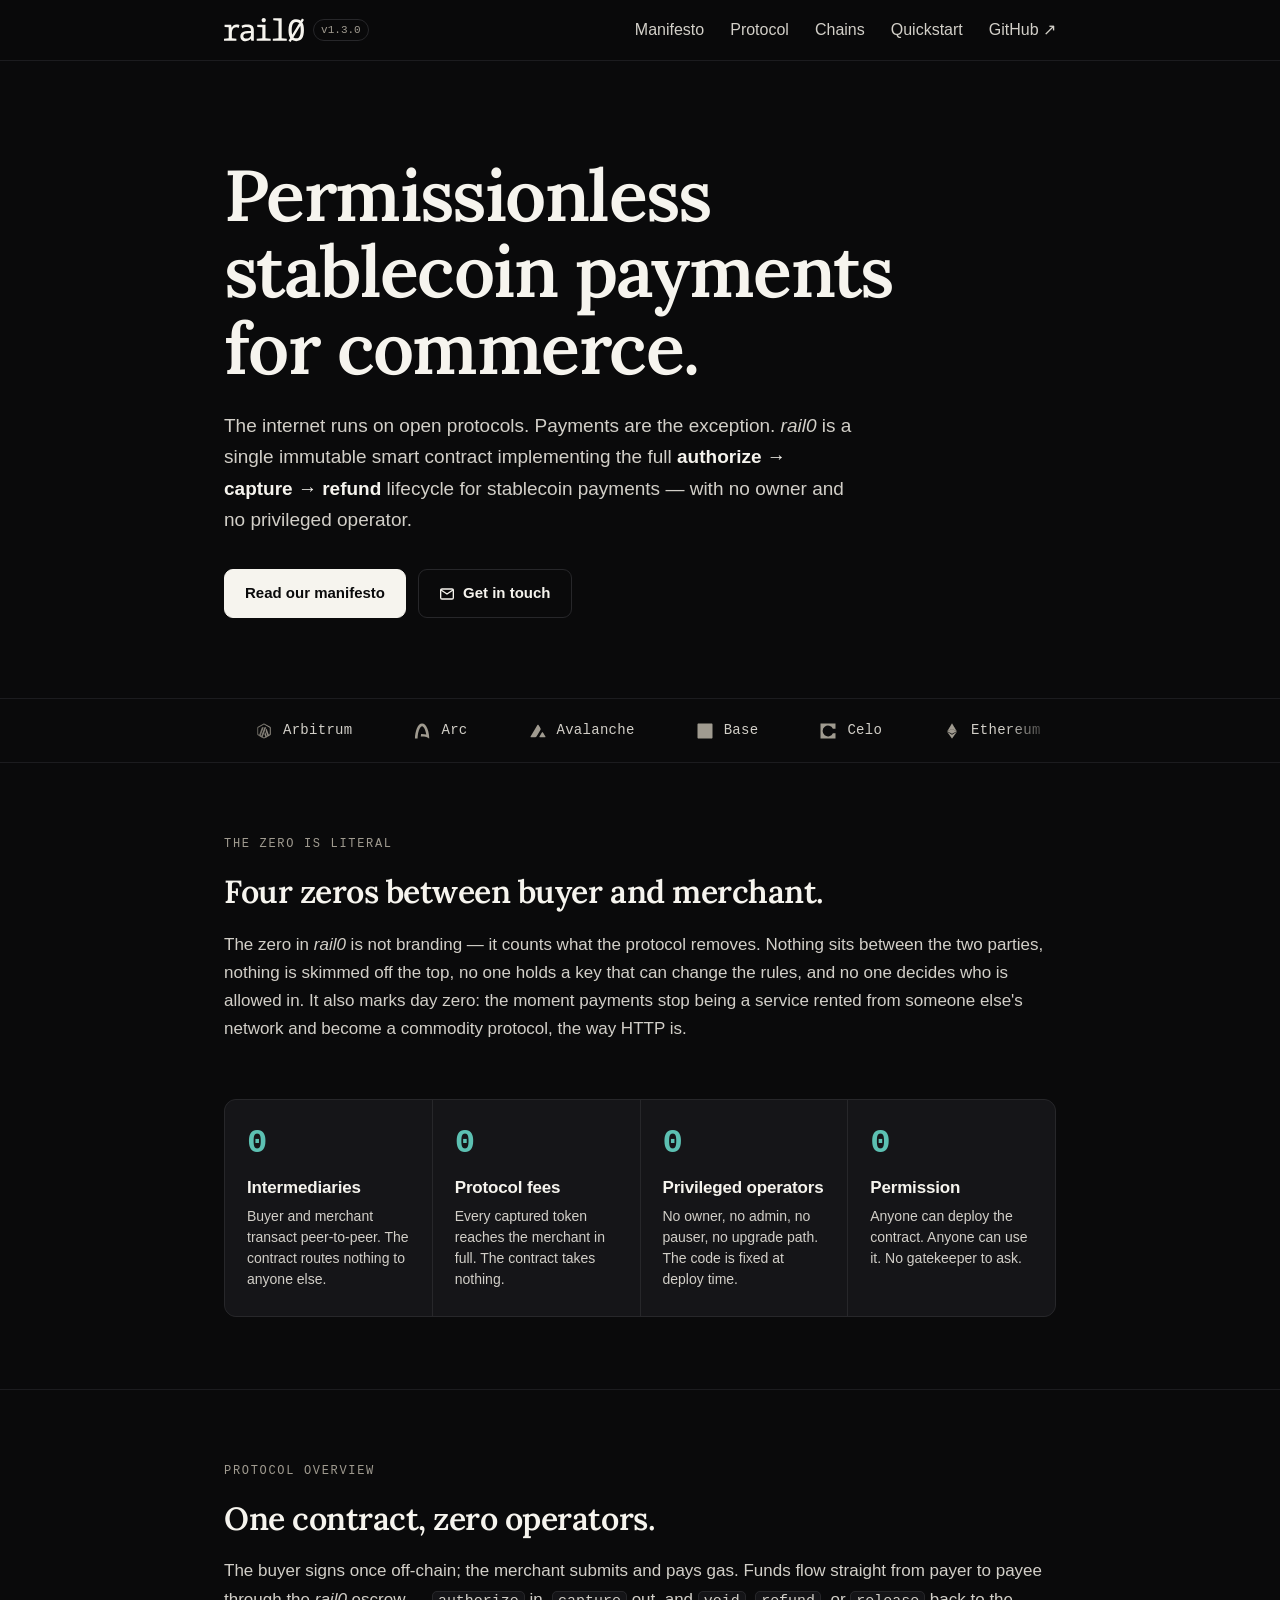
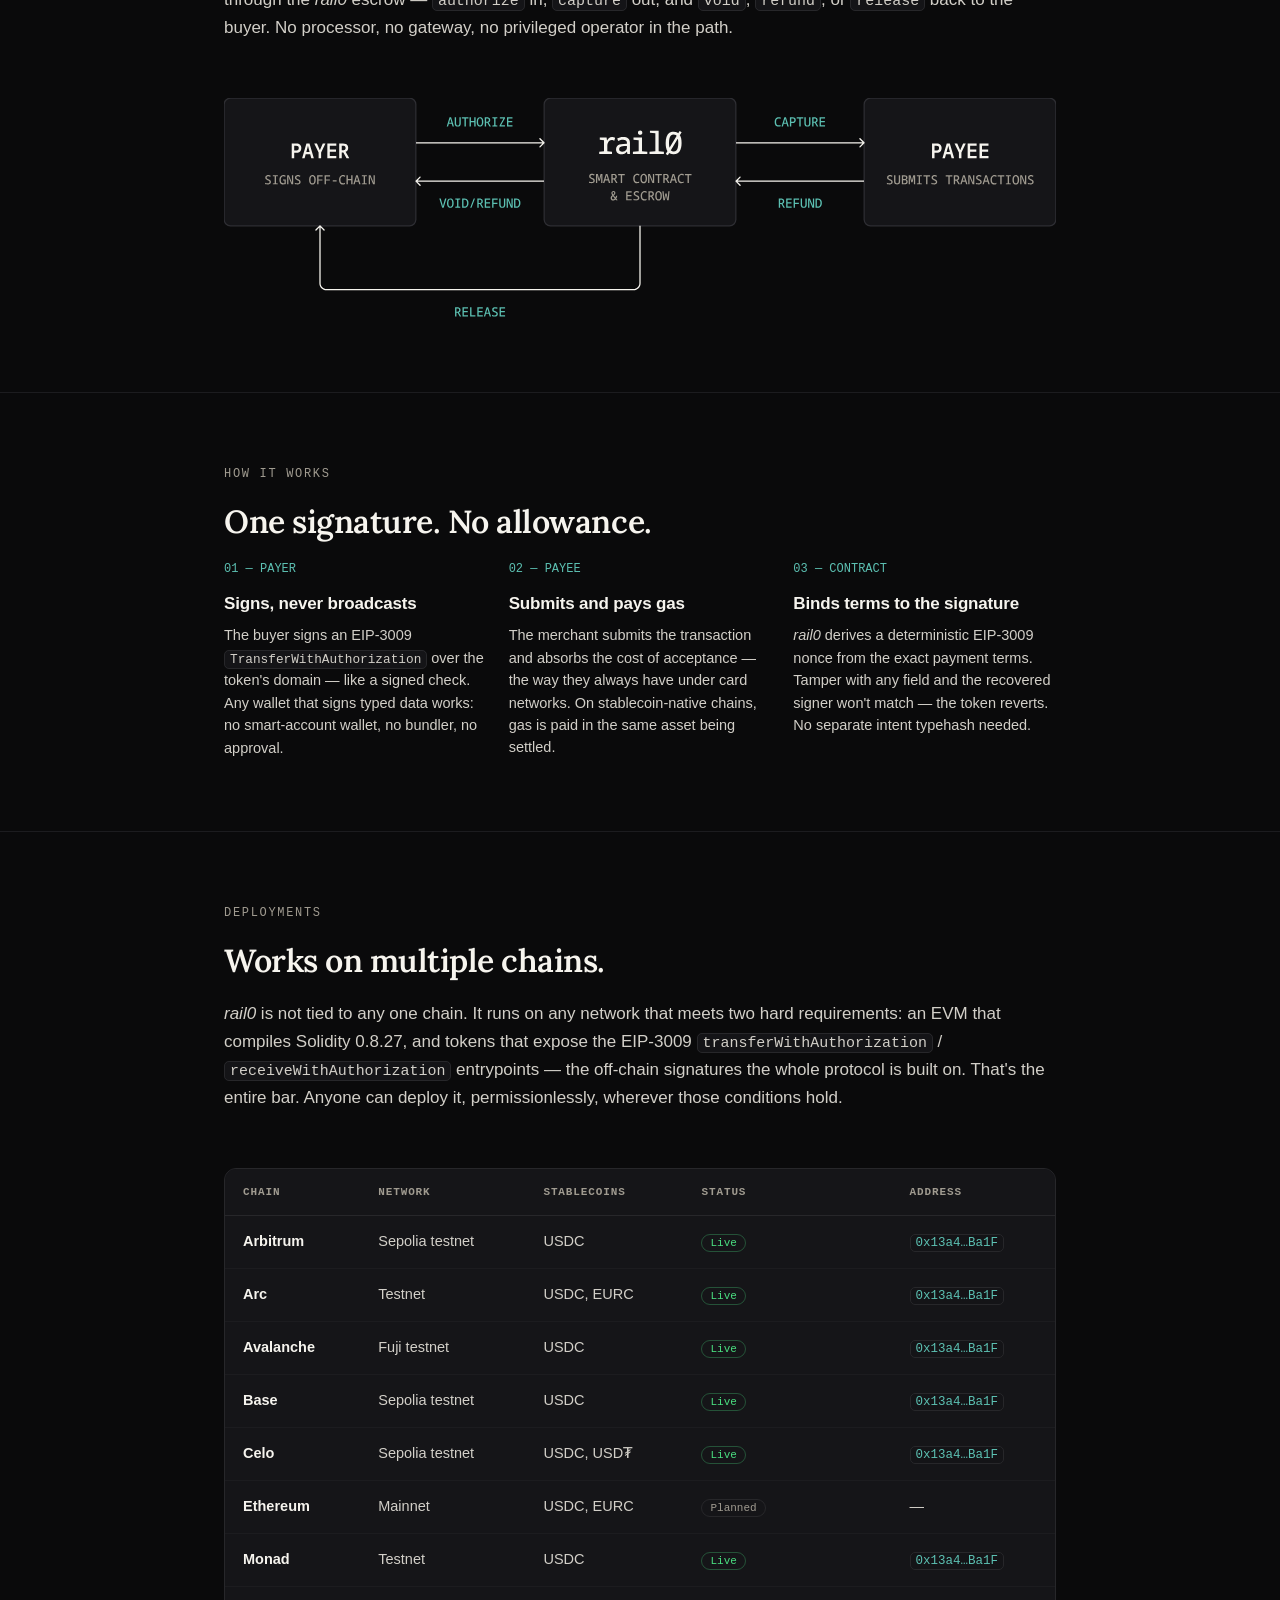
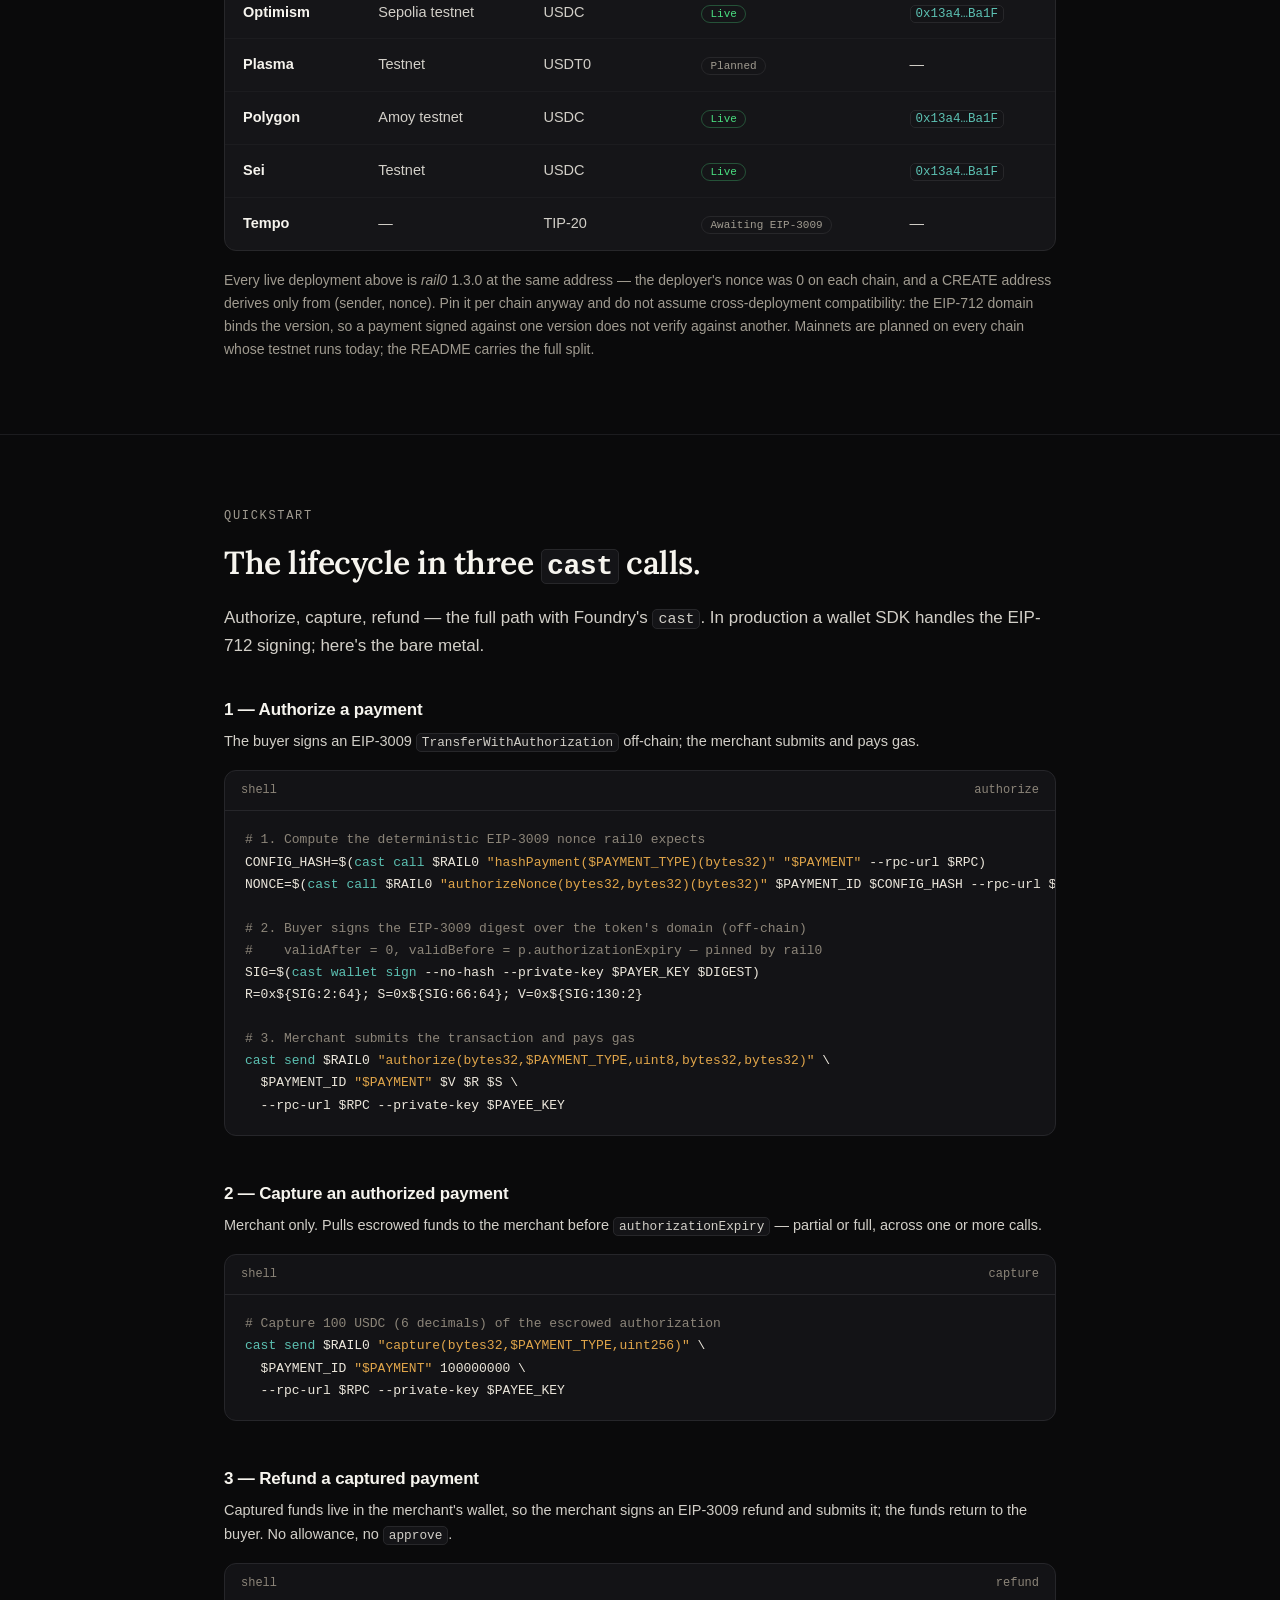
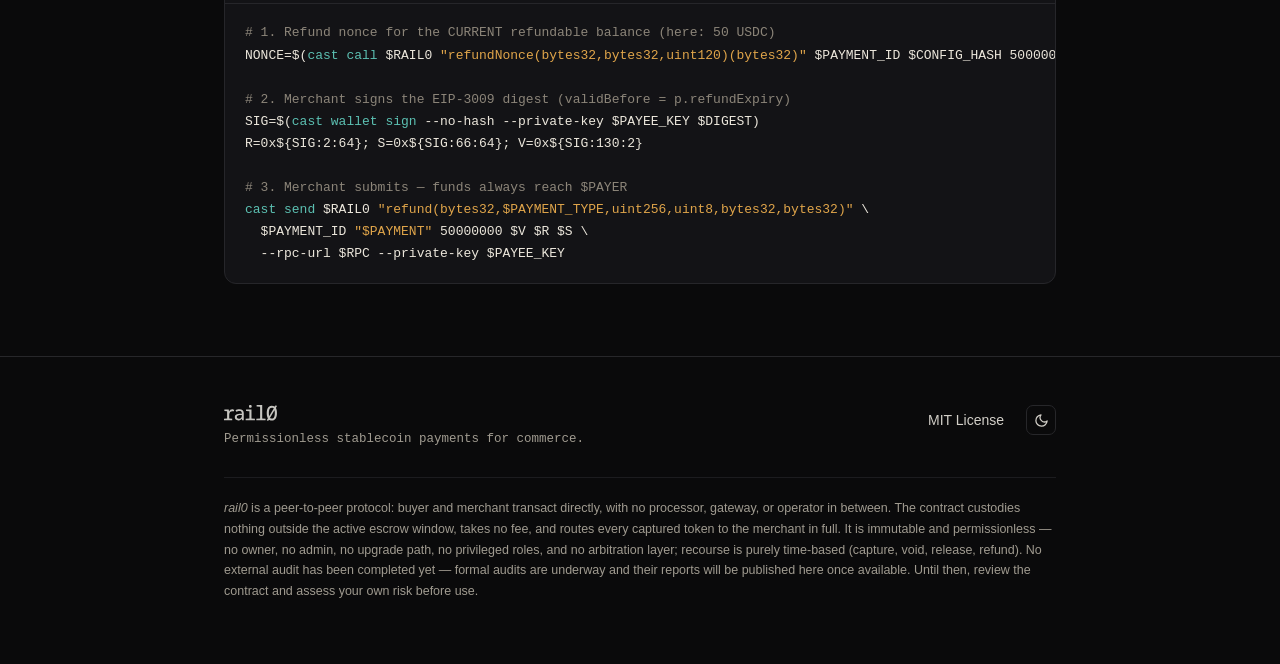
==== docs/index.html @ 5eab57dd "docs: Sei Testnet is live Deployed 2026-08-28 at the shared address, tx 0xf811775d…66629a40, block 2" ====
<!DOCTYPE html>
<html lang="en">
<head>
  <meta charset="UTF-8" />
  <meta name="viewport" content="width=device-width, initial-scale=1.0" />
  <!-- Resolve the theme before first paint to avoid a flash: a saved choice if
       there is one, otherwise the OS preference. Setting data-theme for everyone
       lets the theme-specific artwork (protocol diagram) swap in via CSS. -->
  <script>
    (function () {
      try {
        var t = localStorage.getItem("rail0-theme");
        if (t !== "light" && t !== "dark") {
          t = "dark"; // dark by default; OS preference no longer overrides
        }
        document.documentElement.dataset.theme = t;
      } catch (e) {}
    })();
  </script>
  <title>rail0 — Permissionless stablecoin payments for commerce</title>
  <meta name="description" content="rail0 is a single immutable smart contract implementing the authorize → capture → refund lifecycle for stablecoin payments. No owner, no admin, no fees, no privileged operator." />
  <link rel="canonical" href="https://rail0.xyz/" />

  <!-- Open Graph / social -->
  <meta property="og:type" content="website" />
  <meta property="og:url" content="https://rail0.xyz/" />
  <meta property="og:title" content="rail0 — Permissionless stablecoin payments for commerce" />
  <meta property="og:description" content="The full authorize → capture → refund lifecycle for stablecoin payments in one immutable contract. Zero intermediaries, zero fees, zero privileged operators, zero permission." />
  <meta property="og:image" content="https://rail0.xyz/assets/og.png" />
  <meta property="og:image:width" content="1200" />
  <meta property="og:image:height" content="630" />
  <meta property="og:image:alt" content="rail0 — the payer → escrow → payee stablecoin payment flow" />
  <meta name="twitter:card" content="summary_large_image" />
  <meta name="twitter:image" content="https://rail0.xyz/assets/og.png" />

  <link rel="icon" href="favicon.ico" sizes="any" />
  <link rel="icon" type="image/png" href="assets/favicon.png?v=2" />
  <link rel="apple-touch-icon" href="assets/favicon.png?v=2" />
  <link rel="preconnect" href="https://fonts.googleapis.com" />
  <link rel="preconnect" href="https://fonts.gstatic.com" crossorigin />
  <link rel="stylesheet" href="https://fonts.googleapis.com/css2?family=Lora:wght@500;600&display=swap" />
  <link rel="stylesheet" href="styles.css?v=9" />
</head>
<body>

  <header class="nav">
    <div class="wrap">
      <div class="brandmark">
        <a class="brandmark-home" href="#" aria-label="rail0 home">
          <img class="only-light" src="assets/rail0_black.svg" alt="rail0" />
          <img class="only-dark" src="assets/rail0_white.svg" alt="rail0" />
        </a>
        <a class="v" href="https://github.com/commercelayer/rail0/releases/tag/v1.3.0" aria-label="rail0 v1.3.0 release notes">v1.3.0</a>
      </div>
      <nav class="nav-links">
        <a class="hide-sm" href="manifesto.html">Manifesto</a>
        <a class="hide-sm" href="#overview">Protocol</a>
        <a class="hide-sm" href="#chains">Chains</a>
        <a class="hide-sm" href="#quickstart">Quickstart</a>
        <a href="https://github.com/commercelayer/rail0">GitHub ↗</a>
      </nav>
    </div>
  </header>

  <main>

    <!-- HERO -->
    <section class="hero">
      <div class="wrap">
        <h1>Permissionless stablecoin payments for commerce.</h1>
        <p class="lede">
          The internet runs on open protocols. Payments are the exception. <i>rail0</i> is a single immutable smart contract implementing the full
          <strong>authorize → capture → refund</strong> lifecycle for stablecoin
          payments — with no owner and no privileged operator.
        </p>
        <div class="cta-row">
          <a class="btn btn-primary" href="manifesto.html">
            Read our manifesto
          </a>
          <a class="btn btn-ghost" href="mailto:rail0@commercelayer.io">
            <svg viewBox="0 0 24 24" fill="none" stroke="currentColor" stroke-width="2" stroke-linecap="round" stroke-linejoin="round" aria-hidden="true"><rect x="2.5" y="4.5" width="19" height="15" rx="2"/><path d="m3 6 9 6 9-6"/></svg>
            Get in touch
          </a>
        </div>
      </div>
    </section>

    <!-- SUPPORTED CHAINS TICKER -->
    <section class="chains-ticker" aria-label="Supported chains">
      <div class="wrap">
        <a class="ticker-link" href="#chains" aria-label="See all supported chains">
        <div class="ticker-mask">
          <div class="ticker">
            <ul class="ticker-track">
              <li><svg class="logo" width="16" height="16" viewBox="0 0 24 24" fill="currentColor" aria-hidden="true"><path fill="currentColor" d="m13.353 13.368-.885 2.39a.3.3 0 0 0 0 .205l1.523 4.112 1.76-1.001-2.113-5.706a.152.152 0 0 0-.285 0m1.774-4.019a.152.152 0 0 0-.285 0l-.885 2.39a.3.3 0 0 0 0 .205l2.494 6.732 1.761-1.001z"/> <path fill="currentColor" d="M11.998 4.115a.3.3 0 0 1 .126.033l6.715 3.818a.25.25 0 0 1 .126.214v7.635c0 .089-.048.17-.126.214l-6.715 3.819a.25.25 0 0 1-.126.032.3.3 0 0 1-.125-.032l-6.715-3.815a.25.25 0 0 1-.126-.215V8.182c0-.089.048-.17.126-.215l6.715-3.818a.26.26 0 0 1 .125-.034m0-1.115c-.238 0-.478.06-.692.183L4.593 7A1.36 1.36 0 0 0 3.9 8.182v7.635c0 .487.264.938.693 1.181l6.714 3.819a1.41 1.41 0 0 0 1.386 0l6.714-3.818a1.36 1.36 0 0 0 .693-1.182V8.182A1.36 1.36 0 0 0 19.407 7l-6.716-3.817A1.4 1.4 0 0 0 11.998 3"/> <path fill="currentColor" d="m7.559 18.685.617-1.666 1.244 1.018-1.163 1.046zm3.874-11.05H9.731a.3.3 0 0 0-.285.197l-3.649 9.852 1.761 1.001 4.018-10.849a.15.15 0 0 0-.143-.2"/> <path fill="currentColor" d="M14.412 7.635h-1.703a.3.3 0 0 0-.284.197l-4.167 11.25 1.761 1 4.535-12.246a.15.15 0 0 0-.142-.2"/></svg>Arbitrum</li>
              <li class="live"><svg class="logo" width="16" height="16" viewBox="0 0 24 24" fill="currentColor" aria-hidden="true"><path fill="currentColor" d="M3.5 20.999c.146-4.407.893-8.519 2.142-11.717C7.223 5.231 9.513 3 12.088 3s4.865 2.231 6.447 6.283c.822 2.107 1.427 4.61 1.786 7.334q.048.366.087.737.015.024.013.041s.21 1.317.256 3.604h-.024c-.313-.256-4-3.153-10.112-2.314.093-1.035.22-2.04.383-3.005l.027-.146a24.5 24.5 0 0 1 6.104.57q-.007-.056-.017-.115c-.33-2.06-.819-3.945-1.448-5.556-1.029-2.635-2.371-4.271-3.502-4.271-1.132 0-2.474 1.636-3.503 4.271q-.375.958-.679 2.034a30 30 0 0 0-.718 3.213A40 40 0 0 0 6.662 21H3.5z"/></svg>Arc</li>
              <li><svg class="logo" width="16" height="16" viewBox="0 0 24 24" fill="currentColor" aria-hidden="true"><path fill="currentColor" d="M7.515 19.56H4.492c-.637 0-.952 0-1.142-.114a.7.7 0 0 1-.248-.245.7.7 0 0 1-.101-.327c-.012-.216.145-.475.46-1l7.47-12.461c.32-.53.484-.794.687-.891a.79.79 0 0 1 .697 0c.202.097.36.361.675.89l1.542 2.538.005.011c.253.36.454.75.596 1.16.085.325.085.676 0 1.005a4.7 4.7 0 0 1-.596 1.172l-3.926 6.567-.011.021a4.7 4.7 0 0 1-.766 1.08 2.4 2.4 0 0 1-.927.513c-.32.08-.676.08-1.392.08m7.647 0h4.33c.648 0 .968 0 1.16-.12a.7.7 0 0 0 .246-.244.7.7 0 0 0 .101-.327c.012-.21-.14-.459-.443-.951l-.034-.053-2.171-3.51-.023-.043c-.304-.487-.461-.735-.658-.832a.77.77 0 0 0-.692 0c-.202.097-.36.357-.675.874l-2.172 3.516v.011c-.32.517-.477.777-.466.988a.7.7 0 0 0 .102.329c.06.1.145.185.246.248.187.113.507.113 1.149.113"/></svg>Avalanche</li>
              <li><svg class="logo" width="16" height="16" viewBox="0 0 24 24" fill="currentColor" aria-hidden="true"><path fill="currentColor" d="M3 4.706c0-.585 0-.877.11-1.101.106-.215.28-.39.496-.495C3.83 3 4.122 3 4.706 3h14.588c.585 0 .876 0 1.101.11.215.105.389.28.494.495.111.225.111.517.111 1.101v14.588c0 .585 0 .876-.11 1.101-.106.215-.28.389-.495.494-.225.111-.517.111-1.101.111H4.706c-.585 0-.876 0-1.101-.11a1.08 1.08 0 0 1-.494-.495C3 20.17 3 19.878 3 19.294z"/></svg>Base</li>
              <li class="live"><svg class="logo" width="16" height="16" viewBox="0 0 24 24" fill="currentColor" aria-hidden="true"><path fill="currentColor" d="M3 3h18v6.429h-3.111a6.429 6.429 0 1 0 0 5.142H21V21H3z"/></svg>Celo</li>
              <li><svg class="logo" width="16" height="16" viewBox="0 0 24 24" fill="currentColor" aria-hidden="true"><path fill="currentColor" d="M12 3v6.652l5.625 2.516zm0 0-5.625 9.166L12 9.652zm0 13.478V21l5.625-7.785zM12 21v-4.522l-5.625-3.263z"/> <path fill="currentColor" d="m12 15.43 5.625-3.263L12 9.652zm-5.625-3.263L12 15.43V9.652z"/> <path fill="currentColor" fill-rule="evenodd" d="m12 15.43-5.625-3.262L12 3l5.625 9.166zm-5.25-3.528 5.162-8.41v6.115zm-.077.229 5.239-2.327v5.364zm5.418-2.327v5.364l5.233-3.037zm0-.197 5.162 2.295-5.162-8.41z" clip-rule="evenodd"/> <path fill="currentColor" fill-rule="evenodd" d="m12 16.407-5.625-3.195L12 21l5.625-7.789zm-4.995-2.633 4.906 2.79v4.005zm5.085 2.79v4.005l4.904-6.795z" clip-rule="evenodd"/></svg>Ethereum</li>
              <li class="live"><svg class="logo" width="16" height="16" viewBox="0 0 24 24" fill="currentColor" aria-hidden="true"><path fill="currentColor" d="M12 3C9.40096 3 3 9.40082 3 12C3 14.5991 9.40096 21 12 21C14.5989 21 21 14.599 21 12C21 9.40093 14.599 3 12 3ZM10.5975 17.1464C9.5015 16.8478 6.55489 11.6934 6.85359 10.5974C7.15229 9.50142 12.3065 6.55489 13.4025 6.85357C14.4985 7.15223 17.4451 12.3065 17.1464 13.4025C16.8477 14.4985 11.6934 17.4451 10.5975 17.1464Z"/></svg>Monad</li>
              <li><svg class="logo" width="16" height="16" viewBox="0 0 24 24" fill="currentColor" aria-hidden="true"><path fill="currentColor" fill-rule="evenodd" d="M3.966 15.8q.979.7 2.512.7 1.854 0 2.962-.838 1.108-.85 1.559-2.562.27-1.05.464-2.163.063-.398.064-.663 0-.874-.451-1.499a2.7 2.7 0 0 0-1.237-.95Q9.053 7.5 8.062 7.5q-3.644 0-4.52 3.437a40 40 0 0 0-.477 2.163q-.058.335-.065.674 0 1.314.966 2.026m4.65-2.775c-.247.957-.926 1.58-1.958 1.58-1.02 0-1.368-.69-1.184-1.58a27 27 0 0 1 .464-2.05c.265-1.034.89-1.58 1.956-1.58 1.017 0 1.348.68 1.173 1.58a30 30 0 0 1-.451 2.05m3.902 3.385q.076.09.214.089h1.704a.38.38 0 0 0 .238-.089.36.36 0 0 0 .138-.232l.538-2.52h1.733c1.094 0 1.95-.53 2.576-1.002q.953-.707 1.266-2.186.075-.348.075-.67 0-1.117-.851-1.71-.84-.591-2.23-.591h-3.333a.38.38 0 0 0-.238.09.38.38 0 0 0-.138.232l-1.73 8.356a.3.3 0 0 0 .038.232m6.09-5.966c-.157.689-.757 1.319-1.462 1.319h-1.44l.496-2.369h1.503c.512 0 .94.102.94.665q0 .165-.037.385" clip-rule="evenodd"/></svg>Optimism</li>
              <li><svg class="logo" width="16" height="16" viewBox="0 0 24 24" fill="currentColor" aria-hidden="true"><path fill="currentColor" d="M21 12.048q0 .137-.004.274H16.62v-.2h-4.214l.002-.123-.002-.124h4.214v-.198h4.373q.008.185.008.371m-8.669-.898 4.123-.507.025.198 4.354-.536a9 9 0 0 0-.147-.632l-4.286.528.024.198-4.142.51q.027.12.05.244zm-.215-.798 3.94-.984.049.193 4.182-1.044a10 10 0 0 0-.278-.596l-4.06 1.014.05.193-3.974.993q.048.115.091.233zm-.35-.747 3.685-1.39.07.186 3.898-1.472a9 9 0 0 0-.4-.54l-3.726 1.407.07.186-3.728 1.408q.069.105.132.215m-.483-.69 3.254-1.697.091.178 3.598-1.876a9 9 0 0 0-.515-.46L14.33 6.822l.09.177-3.308 1.725q.087.094.17.19zm-.785-.746 2.946-1.874.107.169 3.251-2.068a9 9 0 0 0-.628-.365l-2.97 1.889.107.168-3.031 1.927q.11.075.218.155zm-.696-.436 2.47-2.024.126.154 2.78-2.282a9 9 0 0 0-.723-.24L11.99 5.363l.127.154-2.56 2.099q.126.056.247.117m-.921-.358 1.95-1.941.14.14 2.477-2.462a9 9 0 0 0-.817-.098L10.52 5.117l.14.14-2.06 2.05q.142.03.283.068m-1.079-.163L9.36 5.327l.153.126L11.536 3a9 9 0 0 0-.91.089L9.013 5.043l.154.126-1.684 2.042a5 5 0 0 1 .32 0m-.932.056 1.198-1.854.167.108L9.684 3.28q-.498.129-.97.312L7.694 5.17l.167.109-1.327 2.054q.166-.039.336-.066zm-1.035.288.862-1.615.175.094 1.14-2.137q-.55.268-1.054.605L6.303 5.73l.176.094-1.014 1.9a5 5 0 0 1 .37-.168zm-.743.38.367-1.04.187.066.712-2.021a9 9 0 0 0-1.014.937l-.306.87.187.066-.48 1.361q.169-.127.346-.238zm-.914.744.162-.756.194.041.326-1.522a9 9 0 0 0-.906 1.397l.145.032-.297 1.251a5 5 0 0 1 .376-.443m-.67.884V8.562C3.264 9.202 3.092 10 3 10.78a4.8 4.8 0 0 1 .507-1.216m-.501 3.68a9 9 0 0 0 .494 1.92v-.74a4.8 4.8 0 0 1-.494-1.18m.826 1.675.26 1.21-.145.03q.39.745.906 1.398l-.326-1.522-.194.041-.165-.765a5 5 0 0 1-.336-.394zm.903.9.483 1.368-.188.066.306.87q.472.507 1.015.937l-.712-2.02-.188.066-.368-1.045a5 5 0 0 1-.346-.24zm.72.452 1.017 1.905-.176.094.655 1.228q.506.337 1.055.605l-1.14-2.136-.177.093-.864-1.619a5 5 0 0 1-.371-.17zm1.07.393 1.329 2.057-.167.108 1.02 1.58q.473.181.969.31l-1.448-2.241-.167.108-1.2-1.857a5 5 0 0 1-.337-.066zm.95.125 1.683 2.042-.153.126 1.612 1.954q.448.068.91.089l-2.024-2.455-.154.127-1.555-1.885q-.085.003-.171.002l-.15-.002zm1.116-.096 2.059 2.048-.14.14 2.113 2.103q.416-.03.818-.097l-2.477-2.464-.14.142-1.95-1.94a5 5 0 0 1-.283.068m.96-.306 2.556 2.097-.126.154 2.466 2.023q.369-.105.724-.241l-2.782-2.281-.127.154-2.466-2.024q-.12.063-.246.118m.725-.4 3.027 1.926-.107.168 2.968 1.888q.323-.171.628-.365l-3.25-2.068-.108.168-2.942-1.87a5 5 0 0 1-.218.155zm.834-.709 3.305 1.723-.092.177 3.382 1.762q.267-.22.515-.46l-3.598-1.876-.091.178-3.25-1.694q-.082.099-.17.19zm.523-.667 3.723 1.407-.07.186 3.725 1.407q.21-.263.4-.54l-3.897-1.472-.07.187-3.68-1.39a5 5 0 0 1-.131.215m.39-.73 3.966.99-.048.194L20 16.079q.15-.292.278-.596L16.1 14.44l-.049.193-3.935-.983q-.044.117-.091.232m.258-.787 4.136.508-.025.198 4.286.528q.085-.313.148-.632l-4.354-.536-.025.198-4.117-.507a5 5 0 0 1-.05.244z"/></svg>Plasma</li>
              <li><svg class="logo" width="16" height="16" viewBox="0 0 24 24" fill="currentColor" aria-hidden="true"><path fill="currentColor" d="m16.364 15.217 4.27-2.435a.73.73 0 0 0 .366-.627V7.284a.72.72 0 0 0-.366-.627l-4.27-2.435a.74.74 0 0 0-.732 0l-4.27 2.435a.72.72 0 0 0-.366.627v8.704l-2.994 1.707-2.994-1.707v-3.415l2.994-1.707 1.974 1.127V9.702l-1.608-.918a.75.75 0 0 0-.732 0l-4.27 2.435a.72.72 0 0 0-.366.627v4.87c0 .258.14.498.366.627l4.27 2.436a.75.75 0 0 0 .732 0l4.27-2.436a.72.72 0 0 0 .366-.626V8.012l.053-.03 2.94-1.677 2.994 1.707v3.415l-2.994 1.707-1.972-1.124v2.291l1.606.916a.75.75 0 0 0 .732 0z"/></svg>Polygon</li>
              <li class="live"><svg class="logo" width="16" height="16" viewBox="0 0 24 24" fill="currentColor" aria-hidden="true"><path fill="currentColor" d="M19.6473 16.7252C20.6277 15.151 21.0949 13.311 20.984 11.4598C20.8731 9.60858 20.1896 7.83758 19.0281 6.39176C18.5782 6.50327 18.2922 6.75646 17.8304 7.15657C17.7893 7.18805 17.7481 7.22522 17.7071 7.26807C17.0049 7.95821 16.0602 8.34579 15.0756 8.34772C14.4747 8.34772 14.0077 8.23491 13.6024 8.03813C13.2547 7.85841 12.9963 7.62228 12.8218 7.46485L12.7825 7.42549C12.5962 7.25758 12.4781 7.16182 12.3101 7.08835C12.0234 6.97836 11.717 6.92879 11.4102 6.94274C10.7687 6.94274 10.1063 7.24577 9.48707 7.71804C8.98116 8.1078 8.5375 8.57226 8.1713 9.09548L6.76631 8.16275C7.23355 7.48353 7.80461 6.88194 8.4586 6.37995C9.29363 5.69351 10.33 5.29872 11.4102 5.2557C12.0622 5.2557 12.5738 5.35672 13.0015 5.54825C13.4292 5.73978 13.7151 5.99821 13.9172 6.17793C14.131 6.37471 14.232 6.45867 14.3672 6.53213C14.4917 6.59379 14.6886 6.66069 15.0756 6.66069C15.7511 6.66069 16.1211 6.40226 16.5933 5.9864L16.7403 5.86308C17.0516 5.5736 17.3909 5.32042 17.7583 5.10353C16.5148 4.06264 15.0134 3.37657 13.4125 3.11765C11.8116 2.85874 10.1705 3.03657 8.66227 3.6324C7.15403 4.22824 5.83448 5.22 4.84278 6.5031C3.85108 7.78621 3.22396 9.31313 3.02755 10.9229C3.54324 10.7103 4.09515 10.5994 4.65293 10.5963C5.54063 10.5788 6.40556 10.8778 7.09295 11.4398L7.11525 11.4569C7.36844 11.6366 7.54159 11.7611 7.75543 11.8504C7.9522 11.9343 8.20541 12.0025 8.59896 12.0025C9.25751 12.0025 9.68385 11.6982 10.3306 11.1984L10.3699 11.1643C10.9891 10.6815 11.8261 10.0348 13.1025 10.0348C14.1533 10.0348 15.2001 10.5805 16.003 11.1315C16.718 11.6274 17.3745 12.2026 17.9602 12.8461L16.6957 13.9704C16.2015 13.4257 15.6469 12.9388 15.0427 12.5194C14.3107 12.0196 13.6259 11.7218 13.1025 11.7218C12.4387 11.7218 12.0124 12.0248 11.3656 12.5247L11.3263 12.5588C10.7071 13.0428 9.87013 13.6896 8.59369 13.6896C7.99156 13.6896 7.5088 13.5768 7.09295 13.4023C6.69939 13.2331 6.38981 13.0087 6.14843 12.8395L6.13138 12.829C5.93271 12.6745 5.71757 12.5425 5.48988 12.4355C5.22216 12.3272 4.93501 12.2754 4.64637 12.2833C3.99963 12.2833 3.43291 12.5483 3 12.8565C3.16545 14.631 3.85859 16.3151 4.99007 17.6921C5.28786 17.3772 5.64206 17.0453 6.03036 16.7357C6.77156 16.1349 7.73839 15.5275 8.75638 15.3872C9.40311 15.2914 9.94883 15.3872 10.4263 15.5891C10.8816 15.7912 11.2357 16.0838 11.506 16.3198L11.5676 16.3763C12.1186 16.8485 12.3666 17.0623 12.8218 17.0623C13.3439 17.0623 13.7047 16.8209 14.2268 16.4051L14.3278 16.3198C14.8066 15.9434 15.5085 15.3754 16.487 15.3754C16.92 15.3754 17.3581 15.4999 17.7412 15.6508C18.1348 15.803 18.5283 16.0168 18.8996 16.2359C19.158 16.3934 19.4164 16.5626 19.6526 16.7305L19.6473 16.7252ZM18.6241 18.0737C18.4278 17.9333 18.2251 17.8019 18.0167 17.6803C17.7307 17.5006 17.4296 17.3466 17.1168 17.2197C16.9163 17.1296 16.7011 17.0764 16.4818 17.0623C16.1277 17.0623 15.8744 17.2474 15.2841 17.7196C14.7502 18.1473 13.9854 18.7494 12.8218 18.7494C11.708 18.7494 10.9943 18.1197 10.5273 17.7038L10.3988 17.591C10.1456 17.3719 9.94883 17.225 9.7455 17.1411C9.50884 17.0374 9.24694 17.006 8.99251 17.0505C8.43105 17.1359 7.75544 17.5123 7.0864 18.0462C6.76834 18.3113 6.46446 18.5928 6.17598 18.8898C7.79962 20.2535 9.85268 21 11.973 20.9979C13.224 20.9995 14.4616 20.7404 15.6067 20.2369C16.7519 19.7334 17.7796 18.9967 18.6241 18.0737Z"/></svg>Sei</li>
              <li><svg class="logo" width="16" height="16" viewBox="0 0 24 24" fill="currentColor" aria-hidden="true"><path fill="currentColor" fill-rule="evenodd" d="M21 21H3V3h18zM9.133 7.995c-.11 0-.206.07-.24.174l-.774 2.32a.133.133 0 0 0 .126.176h2.247c.09 0 .155.09.126.176l-1.663 4.988a.133.133 0 0 0 .127.176h2.409c.109 0 .206-.07.24-.173l1.665-4.994a.25.25 0 0 1 .24-.173h2.251c.11 0 .206-.07.24-.174l.774-2.32a.133.133 0 0 0-.126-.176z" clip-rule="evenodd"/></svg>Tempo</li>
            </ul>
            <ul class="ticker-track" aria-hidden="true">
              <li><svg class="logo" width="16" height="16" viewBox="0 0 24 24" fill="currentColor" aria-hidden="true"><path fill="currentColor" d="m13.353 13.368-.885 2.39a.3.3 0 0 0 0 .205l1.523 4.112 1.76-1.001-2.113-5.706a.152.152 0 0 0-.285 0m1.774-4.019a.152.152 0 0 0-.285 0l-.885 2.39a.3.3 0 0 0 0 .205l2.494 6.732 1.761-1.001z"/> <path fill="currentColor" d="M11.998 4.115a.3.3 0 0 1 .126.033l6.715 3.818a.25.25 0 0 1 .126.214v7.635c0 .089-.048.17-.126.214l-6.715 3.819a.25.25 0 0 1-.126.032.3.3 0 0 1-.125-.032l-6.715-3.815a.25.25 0 0 1-.126-.215V8.182c0-.089.048-.17.126-.215l6.715-3.818a.26.26 0 0 1 .125-.034m0-1.115c-.238 0-.478.06-.692.183L4.593 7A1.36 1.36 0 0 0 3.9 8.182v7.635c0 .487.264.938.693 1.181l6.714 3.819a1.41 1.41 0 0 0 1.386 0l6.714-3.818a1.36 1.36 0 0 0 .693-1.182V8.182A1.36 1.36 0 0 0 19.407 7l-6.716-3.817A1.4 1.4 0 0 0 11.998 3"/> <path fill="currentColor" d="m7.559 18.685.617-1.666 1.244 1.018-1.163 1.046zm3.874-11.05H9.731a.3.3 0 0 0-.285.197l-3.649 9.852 1.761 1.001 4.018-10.849a.15.15 0 0 0-.143-.2"/> <path fill="currentColor" d="M14.412 7.635h-1.703a.3.3 0 0 0-.284.197l-4.167 11.25 1.761 1 4.535-12.246a.15.15 0 0 0-.142-.2"/></svg>Arbitrum</li>
              <li class="live"><svg class="logo" width="16" height="16" viewBox="0 0 24 24" fill="currentColor" aria-hidden="true"><path fill="currentColor" d="M3.5 20.999c.146-4.407.893-8.519 2.142-11.717C7.223 5.231 9.513 3 12.088 3s4.865 2.231 6.447 6.283c.822 2.107 1.427 4.61 1.786 7.334q.048.366.087.737.015.024.013.041s.21 1.317.256 3.604h-.024c-.313-.256-4-3.153-10.112-2.314.093-1.035.22-2.04.383-3.005l.027-.146a24.5 24.5 0 0 1 6.104.57q-.007-.056-.017-.115c-.33-2.06-.819-3.945-1.448-5.556-1.029-2.635-2.371-4.271-3.502-4.271-1.132 0-2.474 1.636-3.503 4.271q-.375.958-.679 2.034a30 30 0 0 0-.718 3.213A40 40 0 0 0 6.662 21H3.5z"/></svg>Arc</li>
              <li><svg class="logo" width="16" height="16" viewBox="0 0 24 24" fill="currentColor" aria-hidden="true"><path fill="currentColor" d="M7.515 19.56H4.492c-.637 0-.952 0-1.142-.114a.7.7 0 0 1-.248-.245.7.7 0 0 1-.101-.327c-.012-.216.145-.475.46-1l7.47-12.461c.32-.53.484-.794.687-.891a.79.79 0 0 1 .697 0c.202.097.36.361.675.89l1.542 2.538.005.011c.253.36.454.75.596 1.16.085.325.085.676 0 1.005a4.7 4.7 0 0 1-.596 1.172l-3.926 6.567-.011.021a4.7 4.7 0 0 1-.766 1.08 2.4 2.4 0 0 1-.927.513c-.32.08-.676.08-1.392.08m7.647 0h4.33c.648 0 .968 0 1.16-.12a.7.7 0 0 0 .246-.244.7.7 0 0 0 .101-.327c.012-.21-.14-.459-.443-.951l-.034-.053-2.171-3.51-.023-.043c-.304-.487-.461-.735-.658-.832a.77.77 0 0 0-.692 0c-.202.097-.36.357-.675.874l-2.172 3.516v.011c-.32.517-.477.777-.466.988a.7.7 0 0 0 .102.329c.06.1.145.185.246.248.187.113.507.113 1.149.113"/></svg>Avalanche</li>
              <li><svg class="logo" width="16" height="16" viewBox="0 0 24 24" fill="currentColor" aria-hidden="true"><path fill="currentColor" d="M3 4.706c0-.585 0-.877.11-1.101.106-.215.28-.39.496-.495C3.83 3 4.122 3 4.706 3h14.588c.585 0 .876 0 1.101.11.215.105.389.28.494.495.111.225.111.517.111 1.101v14.588c0 .585 0 .876-.11 1.101-.106.215-.28.389-.495.494-.225.111-.517.111-1.101.111H4.706c-.585 0-.876 0-1.101-.11a1.08 1.08 0 0 1-.494-.495C3 20.17 3 19.878 3 19.294z"/></svg>Base</li>
              <li class="live"><svg class="logo" width="16" height="16" viewBox="0 0 24 24" fill="currentColor" aria-hidden="true"><path fill="currentColor" d="M3 3h18v6.429h-3.111a6.429 6.429 0 1 0 0 5.142H21V21H3z"/></svg>Celo</li>
              <li><svg class="logo" width="16" height="16" viewBox="0 0 24 24" fill="currentColor" aria-hidden="true"><path fill="currentColor" d="M12 3v6.652l5.625 2.516zm0 0-5.625 9.166L12 9.652zm0 13.478V21l5.625-7.785zM12 21v-4.522l-5.625-3.263z"/> <path fill="currentColor" d="m12 15.43 5.625-3.263L12 9.652zm-5.625-3.263L12 15.43V9.652z"/> <path fill="currentColor" fill-rule="evenodd" d="m12 15.43-5.625-3.262L12 3l5.625 9.166zm-5.25-3.528 5.162-8.41v6.115zm-.077.229 5.239-2.327v5.364zm5.418-2.327v5.364l5.233-3.037zm0-.197 5.162 2.295-5.162-8.41z" clip-rule="evenodd"/> <path fill="currentColor" fill-rule="evenodd" d="m12 16.407-5.625-3.195L12 21l5.625-7.789zm-4.995-2.633 4.906 2.79v4.005zm5.085 2.79v4.005l4.904-6.795z" clip-rule="evenodd"/></svg>Ethereum</li>
              <li class="live"><svg class="logo" width="16" height="16" viewBox="0 0 24 24" fill="currentColor" aria-hidden="true"><path fill="currentColor" d="M12 3C9.40096 3 3 9.40082 3 12C3 14.5991 9.40096 21 12 21C14.5989 21 21 14.599 21 12C21 9.40093 14.599 3 12 3ZM10.5975 17.1464C9.5015 16.8478 6.55489 11.6934 6.85359 10.5974C7.15229 9.50142 12.3065 6.55489 13.4025 6.85357C14.4985 7.15223 17.4451 12.3065 17.1464 13.4025C16.8477 14.4985 11.6934 17.4451 10.5975 17.1464Z"/></svg>Monad</li>
              <li><svg class="logo" width="16" height="16" viewBox="0 0 24 24" fill="currentColor" aria-hidden="true"><path fill="currentColor" fill-rule="evenodd" d="M3.966 15.8q.979.7 2.512.7 1.854 0 2.962-.838 1.108-.85 1.559-2.562.27-1.05.464-2.163.063-.398.064-.663 0-.874-.451-1.499a2.7 2.7 0 0 0-1.237-.95Q9.053 7.5 8.062 7.5q-3.644 0-4.52 3.437a40 40 0 0 0-.477 2.163q-.058.335-.065.674 0 1.314.966 2.026m4.65-2.775c-.247.957-.926 1.58-1.958 1.58-1.02 0-1.368-.69-1.184-1.58a27 27 0 0 1 .464-2.05c.265-1.034.89-1.58 1.956-1.58 1.017 0 1.348.68 1.173 1.58a30 30 0 0 1-.451 2.05m3.902 3.385q.076.09.214.089h1.704a.38.38 0 0 0 .238-.089.36.36 0 0 0 .138-.232l.538-2.52h1.733c1.094 0 1.95-.53 2.576-1.002q.953-.707 1.266-2.186.075-.348.075-.67 0-1.117-.851-1.71-.84-.591-2.23-.591h-3.333a.38.38 0 0 0-.238.09.38.38 0 0 0-.138.232l-1.73 8.356a.3.3 0 0 0 .038.232m6.09-5.966c-.157.689-.757 1.319-1.462 1.319h-1.44l.496-2.369h1.503c.512 0 .94.102.94.665q0 .165-.037.385" clip-rule="evenodd"/></svg>Optimism</li>
              <li><svg class="logo" width="16" height="16" viewBox="0 0 24 24" fill="currentColor" aria-hidden="true"><path fill="currentColor" d="M21 12.048q0 .137-.004.274H16.62v-.2h-4.214l.002-.123-.002-.124h4.214v-.198h4.373q.008.185.008.371m-8.669-.898 4.123-.507.025.198 4.354-.536a9 9 0 0 0-.147-.632l-4.286.528.024.198-4.142.51q.027.12.05.244zm-.215-.798 3.94-.984.049.193 4.182-1.044a10 10 0 0 0-.278-.596l-4.06 1.014.05.193-3.974.993q.048.115.091.233zm-.35-.747 3.685-1.39.07.186 3.898-1.472a9 9 0 0 0-.4-.54l-3.726 1.407.07.186-3.728 1.408q.069.105.132.215m-.483-.69 3.254-1.697.091.178 3.598-1.876a9 9 0 0 0-.515-.46L14.33 6.822l.09.177-3.308 1.725q.087.094.17.19zm-.785-.746 2.946-1.874.107.169 3.251-2.068a9 9 0 0 0-.628-.365l-2.97 1.889.107.168-3.031 1.927q.11.075.218.155zm-.696-.436 2.47-2.024.126.154 2.78-2.282a9 9 0 0 0-.723-.24L11.99 5.363l.127.154-2.56 2.099q.126.056.247.117m-.921-.358 1.95-1.941.14.14 2.477-2.462a9 9 0 0 0-.817-.098L10.52 5.117l.14.14-2.06 2.05q.142.03.283.068m-1.079-.163L9.36 5.327l.153.126L11.536 3a9 9 0 0 0-.91.089L9.013 5.043l.154.126-1.684 2.042a5 5 0 0 1 .32 0m-.932.056 1.198-1.854.167.108L9.684 3.28q-.498.129-.97.312L7.694 5.17l.167.109-1.327 2.054q.166-.039.336-.066zm-1.035.288.862-1.615.175.094 1.14-2.137q-.55.268-1.054.605L6.303 5.73l.176.094-1.014 1.9a5 5 0 0 1 .37-.168zm-.743.38.367-1.04.187.066.712-2.021a9 9 0 0 0-1.014.937l-.306.87.187.066-.48 1.361q.169-.127.346-.238zm-.914.744.162-.756.194.041.326-1.522a9 9 0 0 0-.906 1.397l.145.032-.297 1.251a5 5 0 0 1 .376-.443m-.67.884V8.562C3.264 9.202 3.092 10 3 10.78a4.8 4.8 0 0 1 .507-1.216m-.501 3.68a9 9 0 0 0 .494 1.92v-.74a4.8 4.8 0 0 1-.494-1.18m.826 1.675.26 1.21-.145.03q.39.745.906 1.398l-.326-1.522-.194.041-.165-.765a5 5 0 0 1-.336-.394zm.903.9.483 1.368-.188.066.306.87q.472.507 1.015.937l-.712-2.02-.188.066-.368-1.045a5 5 0 0 1-.346-.24zm.72.452 1.017 1.905-.176.094.655 1.228q.506.337 1.055.605l-1.14-2.136-.177.093-.864-1.619a5 5 0 0 1-.371-.17zm1.07.393 1.329 2.057-.167.108 1.02 1.58q.473.181.969.31l-1.448-2.241-.167.108-1.2-1.857a5 5 0 0 1-.337-.066zm.95.125 1.683 2.042-.153.126 1.612 1.954q.448.068.91.089l-2.024-2.455-.154.127-1.555-1.885q-.085.003-.171.002l-.15-.002zm1.116-.096 2.059 2.048-.14.14 2.113 2.103q.416-.03.818-.097l-2.477-2.464-.14.142-1.95-1.94a5 5 0 0 1-.283.068m.96-.306 2.556 2.097-.126.154 2.466 2.023q.369-.105.724-.241l-2.782-2.281-.127.154-2.466-2.024q-.12.063-.246.118m.725-.4 3.027 1.926-.107.168 2.968 1.888q.323-.171.628-.365l-3.25-2.068-.108.168-2.942-1.87a5 5 0 0 1-.218.155zm.834-.709 3.305 1.723-.092.177 3.382 1.762q.267-.22.515-.46l-3.598-1.876-.091.178-3.25-1.694q-.082.099-.17.19zm.523-.667 3.723 1.407-.07.186 3.725 1.407q.21-.263.4-.54l-3.897-1.472-.07.187-3.68-1.39a5 5 0 0 1-.131.215m.39-.73 3.966.99-.048.194L20 16.079q.15-.292.278-.596L16.1 14.44l-.049.193-3.935-.983q-.044.117-.091.232m.258-.787 4.136.508-.025.198 4.286.528q.085-.313.148-.632l-4.354-.536-.025.198-4.117-.507a5 5 0 0 1-.05.244z"/></svg>Plasma</li>
              <li><svg class="logo" width="16" height="16" viewBox="0 0 24 24" fill="currentColor" aria-hidden="true"><path fill="currentColor" d="m16.364 15.217 4.27-2.435a.73.73 0 0 0 .366-.627V7.284a.72.72 0 0 0-.366-.627l-4.27-2.435a.74.74 0 0 0-.732 0l-4.27 2.435a.72.72 0 0 0-.366.627v8.704l-2.994 1.707-2.994-1.707v-3.415l2.994-1.707 1.974 1.127V9.702l-1.608-.918a.75.75 0 0 0-.732 0l-4.27 2.435a.72.72 0 0 0-.366.627v4.87c0 .258.14.498.366.627l4.27 2.436a.75.75 0 0 0 .732 0l4.27-2.436a.72.72 0 0 0 .366-.626V8.012l.053-.03 2.94-1.677 2.994 1.707v3.415l-2.994 1.707-1.972-1.124v2.291l1.606.916a.75.75 0 0 0 .732 0z"/></svg>Polygon</li>
              <li class="live"><svg class="logo" width="16" height="16" viewBox="0 0 24 24" fill="currentColor" aria-hidden="true"><path fill="currentColor" d="M19.6473 16.7252C20.6277 15.151 21.0949 13.311 20.984 11.4598C20.8731 9.60858 20.1896 7.83758 19.0281 6.39176C18.5782 6.50327 18.2922 6.75646 17.8304 7.15657C17.7893 7.18805 17.7481 7.22522 17.7071 7.26807C17.0049 7.95821 16.0602 8.34579 15.0756 8.34772C14.4747 8.34772 14.0077 8.23491 13.6024 8.03813C13.2547 7.85841 12.9963 7.62228 12.8218 7.46485L12.7825 7.42549C12.5962 7.25758 12.4781 7.16182 12.3101 7.08835C12.0234 6.97836 11.717 6.92879 11.4102 6.94274C10.7687 6.94274 10.1063 7.24577 9.48707 7.71804C8.98116 8.1078 8.5375 8.57226 8.1713 9.09548L6.76631 8.16275C7.23355 7.48353 7.80461 6.88194 8.4586 6.37995C9.29363 5.69351 10.33 5.29872 11.4102 5.2557C12.0622 5.2557 12.5738 5.35672 13.0015 5.54825C13.4292 5.73978 13.7151 5.99821 13.9172 6.17793C14.131 6.37471 14.232 6.45867 14.3672 6.53213C14.4917 6.59379 14.6886 6.66069 15.0756 6.66069C15.7511 6.66069 16.1211 6.40226 16.5933 5.9864L16.7403 5.86308C17.0516 5.5736 17.3909 5.32042 17.7583 5.10353C16.5148 4.06264 15.0134 3.37657 13.4125 3.11765C11.8116 2.85874 10.1705 3.03657 8.66227 3.6324C7.15403 4.22824 5.83448 5.22 4.84278 6.5031C3.85108 7.78621 3.22396 9.31313 3.02755 10.9229C3.54324 10.7103 4.09515 10.5994 4.65293 10.5963C5.54063 10.5788 6.40556 10.8778 7.09295 11.4398L7.11525 11.4569C7.36844 11.6366 7.54159 11.7611 7.75543 11.8504C7.9522 11.9343 8.20541 12.0025 8.59896 12.0025C9.25751 12.0025 9.68385 11.6982 10.3306 11.1984L10.3699 11.1643C10.9891 10.6815 11.8261 10.0348 13.1025 10.0348C14.1533 10.0348 15.2001 10.5805 16.003 11.1315C16.718 11.6274 17.3745 12.2026 17.9602 12.8461L16.6957 13.9704C16.2015 13.4257 15.6469 12.9388 15.0427 12.5194C14.3107 12.0196 13.6259 11.7218 13.1025 11.7218C12.4387 11.7218 12.0124 12.0248 11.3656 12.5247L11.3263 12.5588C10.7071 13.0428 9.87013 13.6896 8.59369 13.6896C7.99156 13.6896 7.5088 13.5768 7.09295 13.4023C6.69939 13.2331 6.38981 13.0087 6.14843 12.8395L6.13138 12.829C5.93271 12.6745 5.71757 12.5425 5.48988 12.4355C5.22216 12.3272 4.93501 12.2754 4.64637 12.2833C3.99963 12.2833 3.43291 12.5483 3 12.8565C3.16545 14.631 3.85859 16.3151 4.99007 17.6921C5.28786 17.3772 5.64206 17.0453 6.03036 16.7357C6.77156 16.1349 7.73839 15.5275 8.75638 15.3872C9.40311 15.2914 9.94883 15.3872 10.4263 15.5891C10.8816 15.7912 11.2357 16.0838 11.506 16.3198L11.5676 16.3763C12.1186 16.8485 12.3666 17.0623 12.8218 17.0623C13.3439 17.0623 13.7047 16.8209 14.2268 16.4051L14.3278 16.3198C14.8066 15.9434 15.5085 15.3754 16.487 15.3754C16.92 15.3754 17.3581 15.4999 17.7412 15.6508C18.1348 15.803 18.5283 16.0168 18.8996 16.2359C19.158 16.3934 19.4164 16.5626 19.6526 16.7305L19.6473 16.7252ZM18.6241 18.0737C18.4278 17.9333 18.2251 17.8019 18.0167 17.6803C17.7307 17.5006 17.4296 17.3466 17.1168 17.2197C16.9163 17.1296 16.7011 17.0764 16.4818 17.0623C16.1277 17.0623 15.8744 17.2474 15.2841 17.7196C14.7502 18.1473 13.9854 18.7494 12.8218 18.7494C11.708 18.7494 10.9943 18.1197 10.5273 17.7038L10.3988 17.591C10.1456 17.3719 9.94883 17.225 9.7455 17.1411C9.50884 17.0374 9.24694 17.006 8.99251 17.0505C8.43105 17.1359 7.75544 17.5123 7.0864 18.0462C6.76834 18.3113 6.46446 18.5928 6.17598 18.8898C7.79962 20.2535 9.85268 21 11.973 20.9979C13.224 20.9995 14.4616 20.7404 15.6067 20.2369C16.7519 19.7334 17.7796 18.9967 18.6241 18.0737Z"/></svg>Sei</li>
              <li><svg class="logo" width="16" height="16" viewBox="0 0 24 24" fill="currentColor" aria-hidden="true"><path fill="currentColor" fill-rule="evenodd" d="M21 21H3V3h18zM9.133 7.995c-.11 0-.206.07-.24.174l-.774 2.32a.133.133 0 0 0 .126.176h2.247c.09 0 .155.09.126.176l-1.663 4.988a.133.133 0 0 0 .127.176h2.409c.109 0 .206-.07.24-.173l1.665-4.994a.25.25 0 0 1 .24-.173h2.251c.11 0 .206-.07.24-.174l.774-2.32a.133.133 0 0 0-.126-.176z" clip-rule="evenodd"/></svg>Tempo</li>
            </ul>
          </div>
        </div>
        </a>
      </div>
    </section>

    <!-- THE FOUR ZEROS -->
    <section id="zeros">
      <div class="wrap">
        <p class="eyebrow">The zero is literal</p>
        <h2>Four zeros between buyer and merchant.</h2>
        <p>
          The zero in <i>rail0</i> is not branding — it counts what the protocol removes.
          Nothing sits between the two parties, nothing is skimmed off the top, no one
          holds a key that can change the rules, and no one decides who is allowed in.
          It also marks day zero: the moment payments stop being a service rented from
          someone else's network and become a commodity protocol, the way HTTP is.
        </p>
        <div class="zeros">
          <div class="zero">
            <div class="num">0</div>
            <h3>Intermediaries</h3>
            <p>Buyer and merchant transact peer-to-peer. The contract routes nothing to anyone else.</p>
          </div>
          <div class="zero">
            <div class="num">0</div>
            <h3>Protocol fees</h3>
            <p>Every captured token reaches the merchant in full. The contract takes nothing.</p>
          </div>
          <div class="zero">
            <div class="num">0</div>
            <h3>Privileged operators</h3>
            <p>No owner, no admin, no pauser, no upgrade path. The code is fixed at deploy time.</p>
          </div>
          <div class="zero">
            <div class="num">0</div>
            <h3>Permission</h3>
            <p>Anyone can deploy the contract. Anyone can use it. No gatekeeper to ask.</p>
          </div>
        </div>
      </div>
    </section>

    <!-- PROTOCOL DIAGRAM -->
    <section id="overview">
      <div class="wrap">
        <p class="eyebrow">Protocol overview</p>
        <h2>One contract, zero operators.</h2>
        <p>
          The buyer signs once off-chain; the merchant submits and pays gas. Funds flow
          straight from payer to payee through the <i>rail0</i> escrow — <code>authorize</code> in, <code>capture</code> out, and <code>void</code>,
          <code>refund</code>, or <code>release</code> back to the buyer. No processor,
          no gateway, no privileged operator in the path.
        </p>
        <div class="protocol-diagram">
          <img class="dia-desktop dia-light" src="assets/rail0_protocol_desktop.svg" alt="rail0 protocol flow: payer authorizes or charges into the rail0 escrow, the payee captures, and refund / void / release return funds to the payer" />
          <img class="dia-desktop dia-dark" src="assets/rail0_protocol_desktop_dark.svg" alt="rail0 protocol flow: payer authorizes or charges into the rail0 escrow, the payee captures, and refund / void / release return funds to the payer" />
          <img class="dia-mobile dia-light" src="assets/rail0_protocol_mobile.svg" alt="rail0 protocol flow: payer authorizes or charges into the rail0 escrow, the payee captures, and refund / void / release return funds to the payer" />
          <img class="dia-mobile dia-dark" src="assets/rail0_protocol_mobile_dark.svg" alt="rail0 protocol flow: payer authorizes or charges into the rail0 escrow, the payee captures, and refund / void / release return funds to the payer" />
        </div>
      </div>
    </section>

    <!-- HOW IT WORKS -->
    <section id="how">
      <div class="wrap">
        <p class="eyebrow">How it works</p>
        <h2>One signature. No allowance.</h2>
        <div class="steps">
          <div class="step">
            <div class="k">01 — PAYER</div>
            <h3>Signs, never broadcasts</h3>
            <p>
              The buyer signs an EIP-3009 <code>TransferWithAuthorization</code> over the
              token's domain — like a signed check. Any wallet that signs typed data works:
              no smart-account wallet, no bundler, no approval.
            </p>
          </div>
          <div class="step">
            <div class="k">02 — PAYEE</div>
            <h3>Submits and pays gas</h3>
            <p>
              The merchant submits the transaction and absorbs the cost of acceptance — the
              way they always have under card networks. On stablecoin-native chains, gas is
              paid in the same asset being settled.
            </p>
          </div>
          <div class="step">
            <div class="k">03 — CONTRACT</div>
            <h3>Binds terms to the signature</h3>
            <p>
              <i>rail0</i> derives a deterministic EIP-3009 nonce from the exact payment terms. Tamper
              with any field and the recovered signer won't match — the token reverts. No separate
              intent typehash needed.
            </p>
          </div>
        </div>
      </div>
    </section>

    <!-- CHAINS -->
    <section id="chains">
      <div class="wrap">
        <p class="eyebrow">Deployments</p>
        <h2>Works on multiple chains.</h2>
        <p>
          <i>rail0</i> is not tied to any one chain. It runs on any network that meets two hard
          requirements: an EVM that compiles Solidity 0.8.27, and tokens that expose the
          EIP-3009 <code>transferWithAuthorization</code> / <code>receiveWithAuthorization</code>
          entrypoints — the off-chain signatures the whole protocol is built on. That's the
          entire bar. Anyone can deploy it, permissionlessly, wherever those conditions hold.
        </p>
        <div class="table-scroll">
          <table>
            <thead>
              <tr><th>Chain</th><th>Network</th><th>Stablecoins</th><th>Status</th><th>Address</th></tr>
            </thead>
            <tbody>
              <tr>
                <td>Arbitrum</td>
                <td>Sepolia testnet</td>
                <td>USDC</td>
                <td><span class="tag live">Live</span></td>
                <td><a href="https://arbitrum-sepolia.blockscout.com/address/0x13a46eDDBE6105f5c055A2C8729b773C9C7BBa1F"><code>0x13a4…Ba1F</code></a></td>
              </tr>
              <tr>
                <td>Arc</td>
                <td>Testnet</td>
                <td>USDC, EURC</td>
                <td><span class="tag live">Live</span></td>
                <td><a href="https://testnet.arcscan.app/address/0x13a46eDDBE6105f5c055A2C8729b773C9C7BBa1F"><code>0x13a4…Ba1F</code></a></td>
              </tr>
              <tr>
                <td>Avalanche</td>
                <td>Fuji testnet</td>
                <td>USDC</td>
                <td><span class="tag live">Live</span></td>
                <td><a href="https://testnet.snowtrace.io/address/0x13a46eDDBE6105f5c055A2C8729b773C9C7BBa1F"><code>0x13a4…Ba1F</code></a></td>
              </tr>
              <tr>
                <td>Base</td>
                <td>Sepolia testnet</td>
                <td>USDC</td>
                <td><span class="tag live">Live</span></td>
                <td><a href="https://base-sepolia.blockscout.com/address/0x13a46eDDBE6105f5c055A2C8729b773C9C7BBa1F"><code>0x13a4…Ba1F</code></a></td>
              </tr>
              <tr>
                <td>Celo</td>
                <td>Sepolia testnet</td>
                <td>USDC, USD₮</td>
                <td><span class="tag live">Live</span></td>
                <td><a href="https://celo-sepolia.blockscout.com/address/0x13a46eDDBE6105f5c055A2C8729b773C9C7BBa1F"><code>0x13a4…Ba1F</code></a></td>
              </tr>
              <tr>
                <td>Ethereum</td>
                <td>Mainnet</td>
                <td>USDC, EURC</td>
                <td><span class="tag">Planned</span></td>
                <td>—</td>
              </tr>
              <tr>
                <td>Monad</td>
                <td>Testnet</td>
                <td>USDC</td>
                <td><span class="tag live">Live</span></td>
                <td><a href="https://testnet.monadexplorer.com/address/0x13a46eDDBE6105f5c055A2C8729b773C9C7BBa1F"><code>0x13a4…Ba1F</code></a></td>
              </tr>
              <tr>
                <td>Optimism</td>
                <td>Sepolia testnet</td>
                <td>USDC</td>
                <td><span class="tag live">Live</span></td>
                <td><a href="https://testnet-explorer.optimism.io/address/0x13a46eDDBE6105f5c055A2C8729b773C9C7BBa1F"><code>0x13a4…Ba1F</code></a></td>
              </tr>
              <tr>
                <td>Plasma</td>
                <td>Testnet</td>
                <td>USDT0</td>
                <td><span class="tag">Planned</span></td>
                <td>—</td>
              </tr>
              <tr>
                <td>Polygon</td>
                <td>Amoy testnet</td>
                <td>USDC</td>
                <td><span class="tag live">Live</span></td>
                <td><a href="https://amoy.polygonscan.com/address/0x13a46eDDBE6105f5c055A2C8729b773C9C7BBa1F"><code>0x13a4…Ba1F</code></a></td>
              </tr>
              <tr>
                <td>Sei</td>
                <td>Testnet</td>
                <td>USDC</td>
                <td><span class="tag live">Live</span></td>
                <td><a href="https://testnet.seistream.app/address/0x13a46eDDBE6105f5c055A2C8729b773C9C7BBa1F"><code>0x13a4…Ba1F</code></a></td>
              </tr>
              <tr>
                <td>Tempo</td>
                <td>—</td>
                <td>TIP-20</td>
                <td><span class="tag">Awaiting EIP-3009</span></td>
                <td>—</td>
              </tr>
            </tbody>
          </table>
        </div>
        <p class="note">
          Every live deployment above is <i>rail0</i> 1.3.0 at the same address — the deployer's nonce
          was 0 on each chain, and a CREATE address derives only from (sender, nonce). Pin it per chain
          anyway and do not assume cross-deployment compatibility: the EIP-712 domain binds the version,
          so a payment signed against one version does not verify against another. Mainnets are planned
          on every chain whose testnet runs today; the README carries the full split.
        </p>
      </div>
    </section>


    <!-- QUICKSTART -->
    <section id="quickstart">
      <div class="wrap">
        <p class="eyebrow">Quickstart</p>
        <h2>The lifecycle in three <code>cast</code> calls.</h2>
        <p>
          Authorize, capture, refund — the full path with Foundry's <code>cast</code>. In
          production a wallet SDK handles the EIP-712 signing; here's the bare metal.
        </p>

        <div class="qs-step">
          <h3>1 — Authorize a payment</h3>
          <p>The buyer signs an EIP-3009 <code>TransferWithAuthorization</code> off-chain; the merchant submits and pays gas.</p>
          <div class="code-block">
            <div class="code-head">
              <span>shell</span>
              <span>authorize</span>
            </div>
            <pre><span class="c"># 1. Compute the deterministic EIP-3009 nonce rail0 expects</span>
CONFIG_HASH=$(<span class="k">cast call</span> $RAIL0 <span class="s">"hashPayment($PAYMENT_TYPE)(bytes32)"</span> <span class="s">"$PAYMENT"</span> --rpc-url $RPC)
NONCE=$(<span class="k">cast call</span> $RAIL0 <span class="s">"authorizeNonce(bytes32,bytes32)(bytes32)"</span> $PAYMENT_ID $CONFIG_HASH --rpc-url $RPC)

<span class="c"># 2. Buyer signs the EIP-3009 digest over the token's domain (off-chain)</span>
<span class="c">#    validAfter = 0, validBefore = p.authorizationExpiry — pinned by rail0</span>
SIG=$(<span class="k">cast wallet sign</span> --no-hash --private-key $PAYER_KEY $DIGEST)
R=0x${SIG:2:64}; S=0x${SIG:66:64}; V=0x${SIG:130:2}

<span class="c"># 3. Merchant submits the transaction and pays gas</span>
<span class="k">cast send</span> $RAIL0 <span class="s">"authorize(bytes32,$PAYMENT_TYPE,uint8,bytes32,bytes32)"</span> \
  $PAYMENT_ID <span class="s">"$PAYMENT"</span> $V $R $S \
  --rpc-url $RPC --private-key $PAYEE_KEY</pre>
          </div>
        </div>

        <div class="qs-step">
          <h3>2 — Capture an authorized payment</h3>
          <p>Merchant only. Pulls escrowed funds to the merchant before <code>authorizationExpiry</code> — partial or full, across one or more calls.</p>
          <div class="code-block">
            <div class="code-head">
              <span>shell</span>
              <span>capture</span>
            </div>
            <pre><span class="c"># Capture 100 USDC (6 decimals) of the escrowed authorization</span>
<span class="k">cast send</span> $RAIL0 <span class="s">"capture(bytes32,$PAYMENT_TYPE,uint256)"</span> \
  $PAYMENT_ID <span class="s">"$PAYMENT"</span> 100000000 \
  --rpc-url $RPC --private-key $PAYEE_KEY</pre>
          </div>
        </div>

        <div class="qs-step">
          <h3>3 — Refund a captured payment</h3>
          <p>Captured funds live in the merchant's wallet, so the merchant signs an EIP-3009 refund and submits it; the funds return to the buyer. No allowance, no <code>approve</code>.</p>
          <div class="code-block">
            <div class="code-head">
              <span>shell</span>
              <span>refund</span>
            </div>
            <pre><span class="c"># 1. Refund nonce for the CURRENT refundable balance (here: 50 USDC)</span>
NONCE=$(<span class="k">cast call</span> $RAIL0 <span class="s">"refundNonce(bytes32,bytes32,uint120)(bytes32)"</span> $PAYMENT_ID $CONFIG_HASH 50000000 --rpc-url $RPC)

<span class="c"># 2. Merchant signs the EIP-3009 digest (validBefore = p.refundExpiry)</span>
SIG=$(<span class="k">cast wallet sign</span> --no-hash --private-key $PAYEE_KEY $DIGEST)
R=0x${SIG:2:64}; S=0x${SIG:66:64}; V=0x${SIG:130:2}

<span class="c"># 3. Merchant submits — funds always reach $PAYER</span>
<span class="k">cast send</span> $RAIL0 <span class="s">"refund(bytes32,$PAYMENT_TYPE,uint256,uint8,bytes32,bytes32)"</span> \
  $PAYMENT_ID <span class="s">"$PAYMENT"</span> 50000000 $V $R $S \
  --rpc-url $RPC --private-key $PAYEE_KEY</pre>
          </div>
        </div>

      </div>
    </section>

  </main>

  <footer>
    <div class="wrap">
      <div class="grid">
        <div>
          <img class="fmark only-light" src="assets/rail0_black.svg" alt="rail0" />
          <img class="fmark only-dark" src="assets/rail0_white.svg" alt="rail0" />
          <div class="meta">
            Permissionless stablecoin payments for commerce.
          </div>
        </div>
        <div class="links">
          <a href="https://github.com/commercelayer/rail0/blob/main/LICENSE">MIT License</a>
          <button class="theme-toggle" type="button" aria-label="Switch color theme">
            <svg class="icon-sun" viewBox="0 0 24 24" fill="none" stroke="currentColor" stroke-width="2" stroke-linecap="round" stroke-linejoin="round" aria-hidden="true"><circle cx="12" cy="12" r="4"/><path d="M12 2v2M12 20v2M4.93 4.93l1.41 1.41M17.66 17.66l1.41 1.41M2 12h2M20 12h2M4.93 19.07l1.41-1.41M17.66 6.34l1.41-1.41"/></svg>
            <svg class="icon-moon" viewBox="0 0 24 24" fill="none" stroke="currentColor" stroke-width="2" stroke-linecap="round" stroke-linejoin="round" aria-hidden="true"><path d="M21 12.79A9 9 0 1 1 11.21 3 7 7 0 0 0 21 12.79z"/></svg>
          </button>
        </div>
      </div>
      <p class="disclaimer">
        <i>rail0</i> is a peer-to-peer protocol: buyer and merchant transact directly, with no
        processor, gateway, or operator in between. The contract custodies nothing outside
        the active escrow window, takes no fee, and routes every captured token to the
        merchant in full. It is immutable and permissionless — no owner, no admin, no upgrade
        path, no privileged roles, and no arbitration layer; recourse is purely time-based
        (capture, void, release, refund). No external audit has been completed yet — formal
        audits are underway and their reports will be published here once available. Until
        then, review the contract and assess your own risk before use.
      </p>
    </div>
  </footer>

  <script>
    (function () {
      var root = document.documentElement;
      var btn = document.querySelector(".theme-toggle");
      if (!btn) return;
      function stored() {
        try { return localStorage.getItem("rail0-theme"); } catch (e) { return null; }
      }
      function effective() {
        var s = stored();
        return s === "light" || s === "dark" ? s : "dark";
      }
      function render() {
        var t = effective();
        btn.dataset.theme = t;
        btn.setAttribute("aria-label", "Switch to " + (t === "dark" ? "light" : "dark") + " theme");
      }
      btn.addEventListener("click", function () {
        var next = effective() === "dark" ? "light" : "dark";
        try { localStorage.setItem("rail0-theme", next); } catch (e) {}
        root.dataset.theme = next;
        render();
      });
      render();
    })();
  </script>

</body>
</html>
---- docs/styles.css ----
/* rail0 — protocol site
   Minimal / RFC aesthetic: monochrome ink, one restrained accent,
   monospace accents, whitespace-heavy. Light + dark via prefers-color-scheme.
   No build step, no dependencies. */

:root {
  --ink: #1c1814;
  --ink-soft: #4a443c;
  --ink-faint: #8a8175;
  --line: #e7e5df;
  --line-soft: #f1f0eb;
  --bg: #f8f7f4;
  --bg-soft: #f0efea;
  --bg-code: #edece7;
  --card: #ffffff;
  --accent: #2f7d72;
  --accent-soft: rgba(47, 125, 114, 0.13);
  --mono: ui-monospace, "SF Mono", "JetBrains Mono", "Fira Code", Menlo, Consolas, monospace;
  --sans: -apple-system, BlinkMacSystemFont, "Segoe UI", Inter, Roboto, Helvetica, Arial, sans-serif;
  --serif: "Lora", Georgia, "Times New Roman", serif;
  --maxw: 880px;
}

/* Dark palette. Two blocks carry identical declarations because a media query
   and an attribute selector can't be merged into one rule in plain CSS:
   - the media block applies the OS preference, but backs off when the footer
     toggle has forced light (`[data-theme="light"]`);
   - the attribute block applies when the toggle has forced dark, regardless of
     OS preference. */
@media (prefers-color-scheme: dark) {
  :root:not([data-theme="light"]) {
    --ink: #f6f4ee;
    --ink-soft: #d2cfc8;
    --ink-faint: #a09b90;
    --line: #27272a;
    --line-soft: #1c1c1f;
    --bg: #0a0a0b;
    --bg-soft: #111113;
    --bg-code: #141417;
    --card: #151518;
    --accent: #5cc0b2;
    --accent-soft: rgba(92, 192, 178, 0.14);
  }
}
:root[data-theme="dark"] {
  --ink: #f6f4ee;
  --ink-soft: #d2cfc8;
  --ink-faint: #a09b90;
  --line: #27272a;
  --line-soft: #1c1c1f;
  --bg: #0a0a0b;
  --bg-soft: #111113;
  --bg-code: #141417;
  --card: #151518;
  --accent: #5cc0b2;
  --accent-soft: rgba(92, 192, 178, 0.14);
}

* { box-sizing: border-box; }

/* Smooth scrolling for in-page anchor clicks only. Gating on :focus-within
   keeps it from animating the browser's scroll restoration on refresh
   (which otherwise reads as the page drifting "up" a little on reload). */
@media (prefers-reduced-motion: no-preference) {
  html:focus-within { scroll-behavior: smooth; }
}

body {
  margin: 0;
  background: var(--bg);
  color: var(--ink);
  font-family: var(--sans);
  font-size: 17px;
  line-height: 1.65;
  -webkit-font-smoothing: antialiased;
  text-rendering: optimizeLegibility;
}

a { color: var(--accent); text-decoration: none; }
a:hover { text-decoration: underline; }

.wrap {
  max-width: var(--maxw);
  margin: 0 auto;
  padding: 0 24px;
}

/* ---- generic section rhythm ---- */
section { padding: 72px 0; border-top: 1px solid var(--line-soft); }
section:first-of-type { border-top: none; }

.eyebrow {
  font-family: var(--mono);
  font-size: 12px;
  letter-spacing: 0.14em;
  text-transform: uppercase;
  color: var(--ink-faint);
  margin: 0 0 18px;
}

h2 {
  font-family: var(--serif);
  font-size: 32px;
  line-height: 1.18;
  font-weight: 600;
  letter-spacing: -0.015em;
  margin: 0 0 20px;
}

h3 { font-size: 17px; font-weight: 650; margin: 0 0 8px; letter-spacing: -0.01em; }

p { margin: 0 0 18px; color: var(--ink-soft); }
p:last-child { margin-bottom: 0; }
strong { color: var(--ink); font-weight: 600; }

code {
  font-family: var(--mono);
  font-size: 0.88em;
  background: var(--bg-code);
  border: 1px solid var(--line);
  border-radius: 5px;
  padding: 1px 5px;
}

/* ---- top nav ---- */
header.nav {
  position: sticky;
  top: 0;
  z-index: 10;
  background: color-mix(in srgb, var(--bg) 88%, transparent);
  backdrop-filter: saturate(140%) blur(10px);
  border-bottom: 1px solid var(--line-soft);
}
header.nav .wrap {
  display: flex;
  align-items: center;
  justify-content: space-between;
  height: 60px;
}
.brandmark { display: flex; align-items: center; gap: 9px; }
.brandmark-home { display: inline-flex; align-items: center; }
.brandmark img { height: 24px; width: auto; display: block; }
.brandmark .v {
  font-family: var(--mono);
  font-size: 11px;
  color: var(--ink-faint);
  border: 1px solid var(--line);
  border-radius: 999px;
  padding: 1px 7px;
  text-decoration: none;
  transition: color 0.15s ease, border-color 0.15s ease;
}
.brandmark a.v:hover { color: var(--ink); border-color: var(--ink-faint); text-decoration: none; }
.nav-links { display: flex; align-items: center; gap: 26px; }
.nav-links a {
  color: var(--ink-soft);
  font-size: 16px;
  font-weight: 500;
}
.nav-links a:hover { color: var(--ink); text-decoration: none; }
@media (max-width: 620px) { .nav-links a.hide-sm { display: none; } }

/* ---- hero ---- */
.hero { padding: 96px 0 80px; text-align: left; }
.hero .logo-payoff { width: 320px; max-width: 78%; height: auto; margin-bottom: 36px; }
.hero h1 {
  font-family: var(--serif);
  font-size: 72px;
  line-height: 1.06;
  font-weight: 600;
  letter-spacing: -0.022em;
  margin: 0 0 24px;
  max-width: 15ch;
}
@media (max-width: 900px) { .hero h1 { font-size: 58px; } }
@media (max-width: 620px) { .hero h1 { font-size: 42px; } }

/* ---- manifesto (long-form prose) ---- */
.manifesto { max-width: 64ch; margin-top: 8px; }
.manifesto p {
  font-size: 19px;
  line-height: 1.7;
  margin-bottom: 22px;
  color: var(--ink-soft);
}
.manifesto p.lead { color: var(--ink); }
.manifesto .cta-row { margin-top: 38px; }

/* payer -> escrow -> payee protocol diagram
   Wide desktop artwork above the breakpoint, tall mobile redraw below. */
.protocol-diagram { margin-top: 56px; }
.protocol-diagram img {
  display: block;
  width: 100%;
  height: auto;
  margin: 0 auto;
}
/* Two axes: desktop/mobile artwork (viewport) and light/dark artwork (theme).
   The dark SVGs are recoloured to match the .zero feature cards (card fill,
   line border, light text). Default (light theme, desktop) shows only the
   desktop-light image; the rules below swap in the right one per state. */
.protocol-diagram .dia-dark { display: none; }
.protocol-diagram .dia-mobile { display: none; }
:root[data-theme="dark"] .protocol-diagram .dia-desktop.dia-light { display: none; }
:root[data-theme="dark"] .protocol-diagram .dia-desktop.dia-dark { display: block; }
@media (max-width: 640px) {
  .protocol-diagram .dia-desktop { display: none; }
  .protocol-diagram .dia-mobile.dia-light { display: block; max-width: 420px; margin: 0 auto; }
  :root[data-theme="dark"] .protocol-diagram .dia-desktop.dia-dark { display: none; }
  :root[data-theme="dark"] .protocol-diagram .dia-mobile.dia-light { display: none; }
  :root[data-theme="dark"] .protocol-diagram .dia-mobile.dia-dark { display: block; max-width: 420px; margin: 0 auto; }
}
/* No-JS fallback: OS dark with no resolved data-theme keeps the light artwork,
   so invert it rather than leave black-on-black. The inline <head> script sets
   data-theme for everyone, so JS-enabled visitors get the recoloured SVG. */
@media (prefers-color-scheme: dark) {
  :root:not([data-theme]) .protocol-diagram img { filter: invert(1) hue-rotate(180deg); }
}
.hero .lede { font-size: 19px; max-width: 60ch; margin-bottom: 34px; }

.cta-row { display: flex; flex-wrap: wrap; gap: 12px; }
.btn {
  display: inline-flex;
  align-items: center;
  gap: 8px;
  font-size: 15px;
  font-weight: 550;
  padding: 11px 20px;
  border-radius: 9px;
  border: 1px solid var(--ink);
  transition: opacity 0.15s ease, transform 0.05s ease;
}
.btn:hover { text-decoration: none; opacity: 0.86; }
.btn:active { transform: translateY(1px); }
.btn-primary { background: var(--ink); color: var(--bg); }
.btn-ghost { background: transparent; color: var(--ink); border-color: var(--line); }
.btn svg { width: 16px; height: 16px; }

/* ---- supported-chains ticker ----
   Full-width marquee between the hero and the four zeros. Two identical tracks
   sit side by side inside .ticker (total width = 2× one track); translating the
   pair by -50% scrolls exactly one track width, so the loop is seamless. */
/* Top/bottom dividers come from the global `section` border-top on this section
   and on the following one — no extra borders here, or they double up. */
.chains-ticker { padding: 20px 0; overflow: hidden; }
.chains-ticker .ticker-mask {
  overflow: hidden;
  -webkit-mask-image: linear-gradient(90deg, transparent, #000 6%, #000 94%, transparent);
  mask-image: linear-gradient(90deg, transparent, #000 6%, #000 94%, transparent);
}
/* The whole ticker is a shortcut to the chains table: pointer cursor on hover,
   but it keeps scrolling (pausing mid-hover stutters as the mouse crosses the
   section edges). */
.ticker-link { display: block; text-decoration: none; color: inherit; cursor: pointer; }
.ticker-link:hover { text-decoration: none; }
.ticker { display: flex; width: max-content; animation: ticker 45s linear infinite; }
.ticker-track { display: flex; align-items: center; margin: 0; padding: 0; list-style: none; }
.ticker-track li {
  display: flex;
  align-items: center;
  gap: 9px;
  padding: 0 30px;
  font-family: var(--mono);
  font-size: 14px;
  letter-spacing: 0.02em;
  color: var(--ink-soft);
  white-space: nowrap;
}
/* Chain marks are inline SVGs with fill="currentColor" (robust everywhere,
   including file://), uniformly tinted to a muted ink so every chain reads the
   same. Source: MIT-licensed web3icons monochrome set. */
.ticker-track .logo { width: 20px; height: 20px; flex: none; color: var(--ink-faint); }
@keyframes ticker { from { transform: translateX(0); } to { transform: translateX(-50%); } }
@media (prefers-reduced-motion: reduce) {
  .ticker { animation: none; }
}

/* ---- the four zeros ---- */
.zeros {
  margin-top: 56px;
  display: grid;
  grid-template-columns: repeat(4, 1fr);
  gap: 1px;
  background: var(--line);
  border: 1px solid var(--line);
  border-radius: 12px;
  overflow: hidden;
}
.zero { background: var(--card); padding: 26px 22px; }
.zero .num {
  font-family: var(--mono);
  font-size: 34px;
  font-weight: 600;
  letter-spacing: -0.04em;
  color: var(--accent);
  line-height: 1;
  margin-bottom: 14px;
}
.zero h3 { margin-bottom: 4px; }
.zero p { font-size: 14px; line-height: 1.5; }
@media (max-width: 720px) { .zeros { grid-template-columns: repeat(2, 1fr); } }
@media (max-width: 420px) { .zeros { grid-template-columns: 1fr; } }

/* ---- lifecycle diagram ---- */
.flow {
  border: 1px solid var(--line);
  border-radius: 12px;
  background: var(--bg-soft);
  padding: 30px 26px;
}
.flow-track {
  display: flex;
  align-items: stretch;
  gap: 0;
  flex-wrap: wrap;
}
.node {
  flex: 1 1 0;
  min-width: 150px;
  background: var(--bg);
  border: 1px solid var(--line);
  border-radius: 10px;
  padding: 16px 18px;
}
.node .op {
  font-family: var(--mono);
  font-size: 15px;
  font-weight: 600;
  color: var(--ink);
}
.node .who {
  font-family: var(--mono);
  font-size: 11px;
  color: var(--ink-faint);
  text-transform: uppercase;
  letter-spacing: 0.08em;
  margin-top: 2px;
}
.node p { font-size: 13.5px; line-height: 1.5; margin: 9px 0 0; }
.arrow {
  display: flex;
  align-items: center;
  justify-content: center;
  color: var(--ink-faint);
  font-family: var(--mono);
  padding: 0 4px;
  flex: 0 0 auto;
}
@media (max-width: 680px) {
  .flow-track { flex-direction: column; }
  .arrow { transform: rotate(90deg); padding: 6px 0; }
}
.branches {
  display: grid;
  grid-template-columns: repeat(4, 1fr);
  gap: 14px;
  margin-top: 22px;
}
.branch {
  border-top: 2px solid var(--line);
  padding-top: 12px;
}
.branch .op {
  font-family: var(--mono);
  font-size: 13.5px;
  font-weight: 600;
}
.branch p { font-size: 12.5px; line-height: 1.45; margin: 4px 0 0; color: var(--ink-faint); }
@media (max-width: 720px) { .branches { grid-template-columns: repeat(2, 1fr); } }

/* ---- how it works: steps ---- */
.steps { display: grid; grid-template-columns: repeat(3, 1fr); gap: 22px; }
.step .k {
  font-family: var(--mono);
  font-size: 12px;
  color: var(--accent);
  margin-bottom: 10px;
}
.step h3 { margin-bottom: 6px; }
.step p { font-size: 14.5px; line-height: 1.55; }
@media (max-width: 720px) { .steps { grid-template-columns: 1fr; gap: 28px; } }

/* ---- chains table ---- */
.table-scroll { margin-top: 56px; overflow-x: auto; border: 1px solid var(--line); border-radius: 12px; background: var(--card); }
table { border-collapse: collapse; width: 100%; font-size: 14.5px; }
thead th {
  text-align: left;
  font-family: var(--mono);
  font-size: 11px;
  letter-spacing: 0.08em;
  text-transform: uppercase;
  color: var(--ink-faint);
  font-weight: 600;
  padding: 14px 18px;
  background: var(--card);
  border-bottom: 1px solid var(--line);
  white-space: nowrap;
}
tbody td { padding: 14px 18px; border-bottom: 1px solid var(--line-soft); color: var(--ink-soft); white-space: nowrap; }
tbody tr:last-child td { border-bottom: none; }
tbody td:first-child { color: var(--ink); font-weight: 550; }
td code { font-size: 12.5px; }
.tag {
  font-family: var(--mono);
  font-size: 11px;
  padding: 2px 8px;
  border-radius: 999px;
  border: 1px solid var(--line);
  color: var(--ink-faint);
}
.tag.live { color: #0f8a3d; border-color: rgba(15, 138, 61, 0.35); }
@media (prefers-color-scheme: dark) { :root:not([data-theme="light"]) .tag.live { color: #4ade80; border-color: rgba(74, 222, 128, 0.3); } }
:root[data-theme="dark"] .tag.live { color: #4ade80; border-color: rgba(74, 222, 128, 0.3); }

/* ---- quickstart steps ---- */
.qs-step { margin-top: 44px; }
.qs-step:first-of-type { margin-top: 36px; }
.qs-step h3 { margin-bottom: 6px; }
.qs-step > p { font-size: 14.5px; margin-bottom: 16px; }

/* ---- quickstart CTA ---- */
.qs-cta {
  margin-top: 48px;
  padding-top: 36px;
  border-top: 1px solid var(--line);
  display: flex;
  flex-direction: column-reverse;  /* mobile: text on top, button below */
  align-items: flex-start;
  text-align: left;
  gap: 18px;
}
.qs-cta .btn { flex: 0 0 auto; }
.qs-cta p {
  margin: 0;
  font-size: 17px;
  color: var(--ink);
  max-width: 42ch;
}
@media (min-width: 640px) {
  .qs-cta {
    flex-direction: row;           /* desktop: button left, text right */
    align-items: center;
    gap: 24px;
  }
}

/* ---- code block (warm-dark terminal, fixed across themes) ---- */
.code-block {
  background: #1c1a17;
  border: 1px solid #2c2925;
  border-radius: 12px;
  overflow: hidden;
}
.code-head {
  display: flex;
  align-items: center;
  justify-content: space-between;
  padding: 10px 16px;
  border-bottom: 1px solid #2c2925;
  font-family: var(--mono);
  font-size: 12px;
  color: #8c8579;
}
.code-block pre {
  margin: 0;
  padding: 18px 20px;
  overflow-x: auto;
  font-family: var(--mono);
  font-size: 13px;
  line-height: 1.7;
  color: #ece7dc;
}
.code-block .c { color: #8c8579; }   /* comment  */
.code-block .k { color: #5cc0b2; }   /* keyword/cmd — teal accent */
.code-block .s { color: #e0a54a; }   /* string-ish — amber */

.note {
  font-size: 14px;
  color: var(--ink-faint);
  margin-top: 18px;
}

/* ---- footer ---- */
footer {
  border-top: 1px solid var(--line);
  padding: 48px 0 64px;
}
footer .grid {
  display: flex;
  align-items: flex-start;
  justify-content: space-between;
  gap: 24px;
  flex-wrap: wrap;
}
footer img.fmark { display: block; height: 16px; width: auto; opacity: 0.8; margin-bottom: 8px; }
footer .meta { font-family: var(--mono); font-size: 12.5px; color: var(--ink-faint); line-height: 1.6; }
footer .links { display: flex; align-items: center; gap: 22px; font-size: 14px; }
footer .links a { color: var(--ink-soft); }
footer .disclaimer {
  margin-top: 28px;
  font-size: 12.5px;
  color: var(--ink-faint);
  border-top: 1px solid var(--line-soft);
  padding-top: 20px;
}

/* light/dark logo swap — mirrors the palette resolution above. !important so
   the display flip beats the more specific `.brandmark img` / `footer img.fmark`
   rules. The shown image keeps its natural display; forcing light needs no rule
   because the base already hides `.only-dark` and the media block backs off. */
.only-dark { display: none !important; }
@media (prefers-color-scheme: dark) {
  :root:not([data-theme="light"]) .only-light { display: none !important; }
  :root:not([data-theme="light"]) .only-dark { display: block !important; }
}
:root[data-theme="dark"] .only-light { display: none !important; }
:root[data-theme="dark"] .only-dark { display: block !important; }

/* ---- theme toggle (footer) ---- */
.theme-toggle {
  display: inline-flex;
  align-items: center;
  justify-content: center;
  width: 30px;
  height: 30px;
  padding: 0;
  border: 1px solid var(--line);
  border-radius: 7px;
  background: transparent;
  color: var(--ink-soft);
  cursor: pointer;
  line-height: 0;
  transition: color 0.15s ease, border-color 0.15s ease;
}
.theme-toggle:hover { color: var(--ink); border-color: var(--ink-faint); }
.theme-toggle:focus-visible { outline: 2px solid var(--accent); outline-offset: 2px; }
.theme-toggle svg { width: 15px; height: 15px; display: block; }
.theme-toggle .icon-moon { display: none; }
.theme-toggle[data-theme="dark"] .icon-sun { display: none; }
.theme-toggle[data-theme="dark"] .icon-moon { display: block; }

/* Re-cool the warm terminal panel in dark mode so it reads as a crisp elevated
   surface on the near-black page instead of a muddy brown patch. Media block
   for OS dark (unless forced light); attribute block for the toggle forcing
   dark. (The protocol-diagram dark handling lives with its base rules above.) */
@media (prefers-color-scheme: dark) {
  :root:not([data-theme="light"]) .code-block { background: #131316; border-color: #26262a; }
  :root:not([data-theme="light"]) .code-head { border-bottom-color: #26262a; }
}
:root[data-theme="dark"] .code-block { background: #131316; border-color: #26262a; }
:root[data-theme="dark"] .code-head { border-bottom-color: #26262a; }
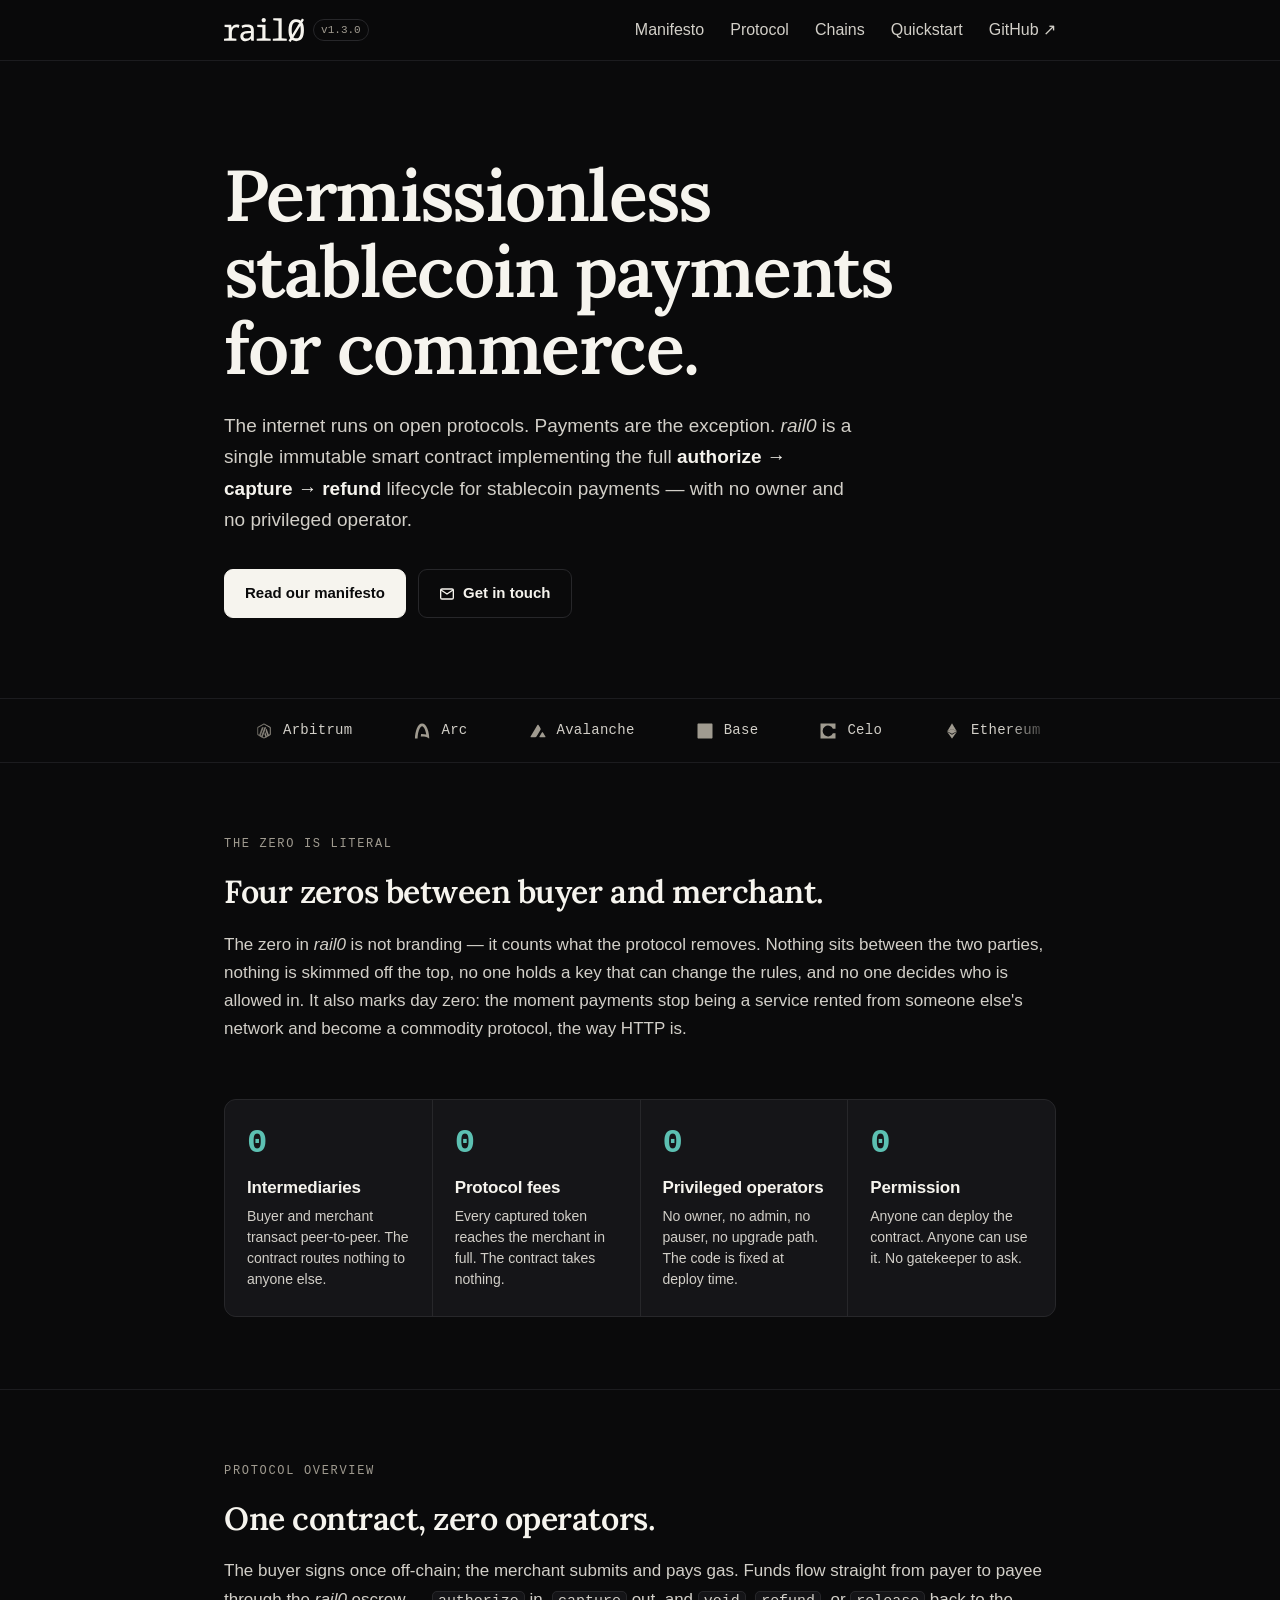
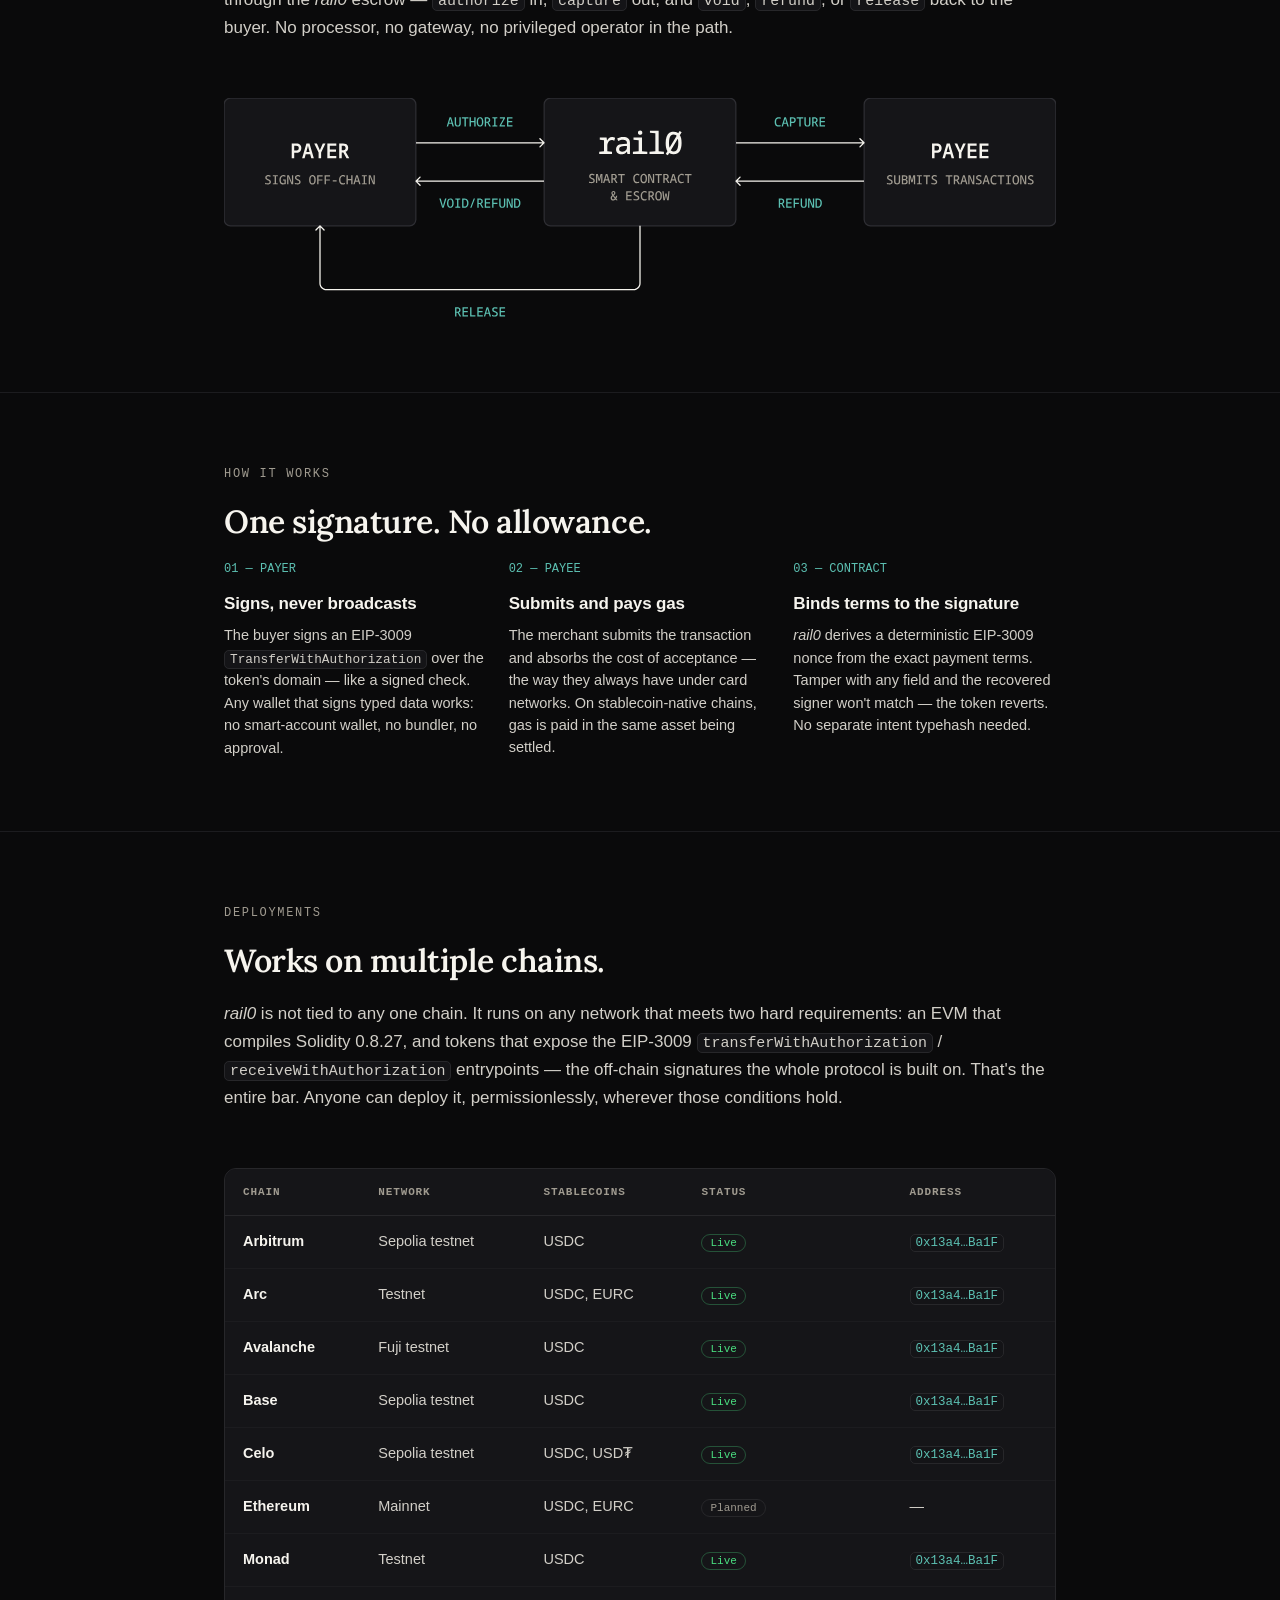
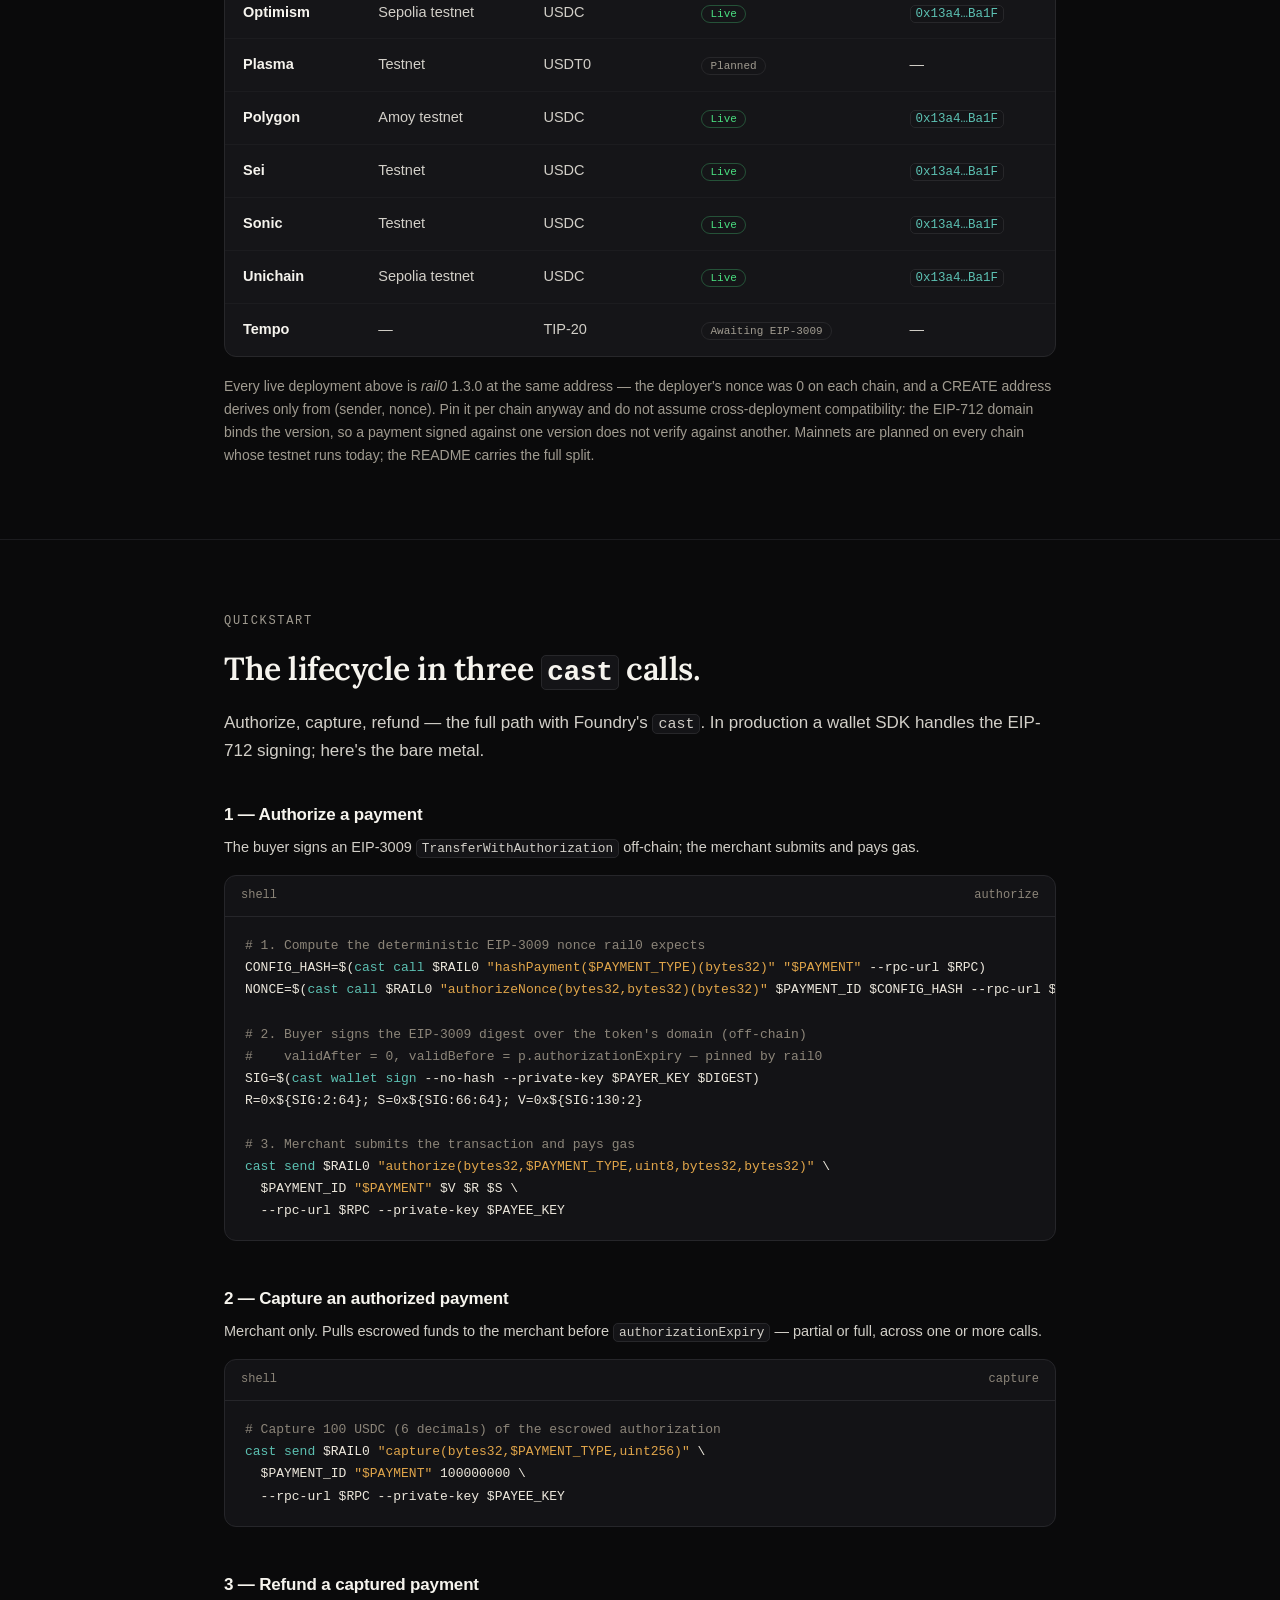
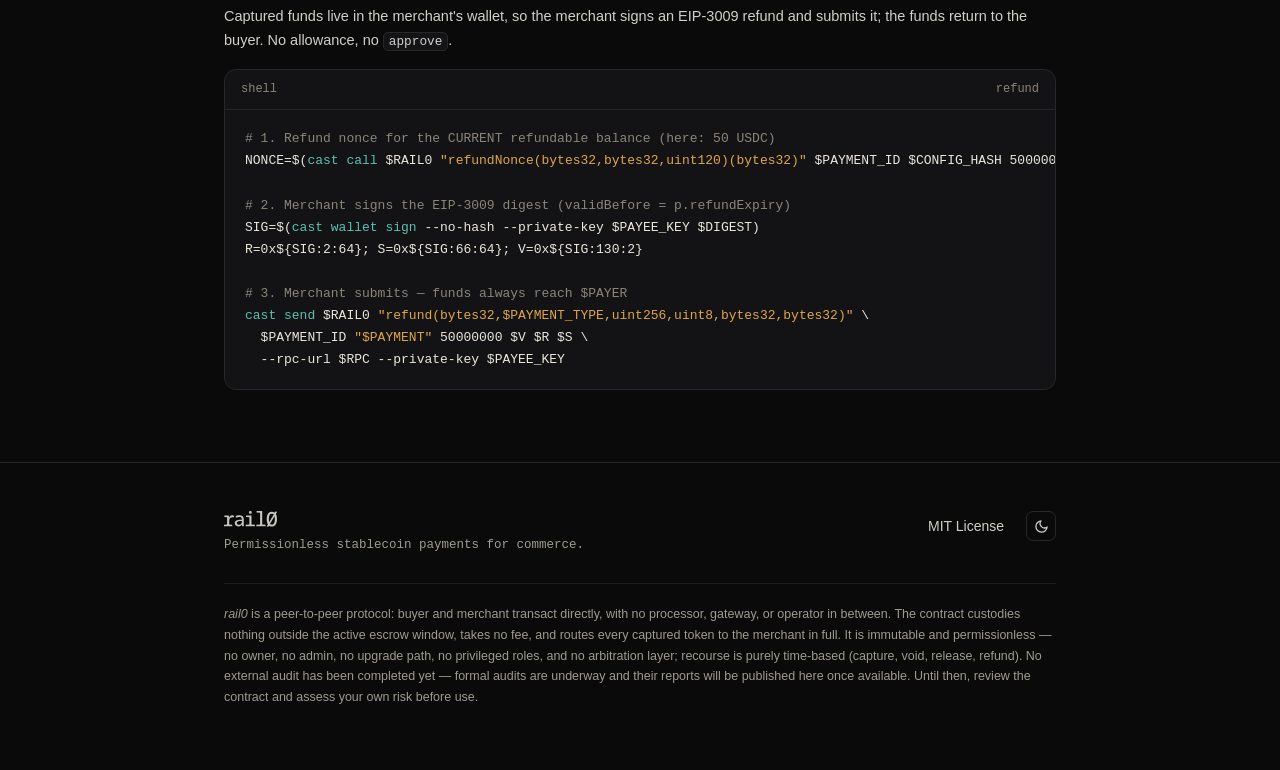
==== commit 12d15667: "docs: Sonic Testnet and Unichain Sepolia Both deployed 2026-08-28 at the shared address, both verifi" ====
--- a/docs/index.html
+++ b/docs/index.html
@@ -103,6 +103,8 @@
               <li><svg class="logo" width="16" height="16" viewBox="0 0 24 24" fill="currentColor" aria-hidden="true"><path fill="currentColor" d="M21 12.048q0 .137-.004.274H16.62v-.2h-4.214l.002-.123-.002-.124h4.214v-.198h4.373q.008.185.008.371m-8.669-.898 4.123-.507.025.198 4.354-.536a9 9 0 0 0-.147-.632l-4.286.528.024.198-4.142.51q.027.12.05.244zm-.215-.798 3.94-.984.049.193 4.182-1.044a10 10 0 0 0-.278-.596l-4.06 1.014.05.193-3.974.993q.048.115.091.233zm-.35-.747 3.685-1.39.07.186 3.898-1.472a9 9 0 0 0-.4-.54l-3.726 1.407.07.186-3.728 1.408q.069.105.132.215m-.483-.69 3.254-1.697.091.178 3.598-1.876a9 9 0 0 0-.515-.46L14.33 6.822l.09.177-3.308 1.725q.087.094.17.19zm-.785-.746 2.946-1.874.107.169 3.251-2.068a9 9 0 0 0-.628-.365l-2.97 1.889.107.168-3.031 1.927q.11.075.218.155zm-.696-.436 2.47-2.024.126.154 2.78-2.282a9 9 0 0 0-.723-.24L11.99 5.363l.127.154-2.56 2.099q.126.056.247.117m-.921-.358 1.95-1.941.14.14 2.477-2.462a9 9 0 0 0-.817-.098L10.52 5.117l.14.14-2.06 2.05q.142.03.283.068m-1.079-.163L9.36 5.327l.153.126L11.536 3a9 9 0 0 0-.91.089L9.013 5.043l.154.126-1.684 2.042a5 5 0 0 1 .32 0m-.932.056 1.198-1.854.167.108L9.684 3.28q-.498.129-.97.312L7.694 5.17l.167.109-1.327 2.054q.166-.039.336-.066zm-1.035.288.862-1.615.175.094 1.14-2.137q-.55.268-1.054.605L6.303 5.73l.176.094-1.014 1.9a5 5 0 0 1 .37-.168zm-.743.38.367-1.04.187.066.712-2.021a9 9 0 0 0-1.014.937l-.306.87.187.066-.48 1.361q.169-.127.346-.238zm-.914.744.162-.756.194.041.326-1.522a9 9 0 0 0-.906 1.397l.145.032-.297 1.251a5 5 0 0 1 .376-.443m-.67.884V8.562C3.264 9.202 3.092 10 3 10.78a4.8 4.8 0 0 1 .507-1.216m-.501 3.68a9 9 0 0 0 .494 1.92v-.74a4.8 4.8 0 0 1-.494-1.18m.826 1.675.26 1.21-.145.03q.39.745.906 1.398l-.326-1.522-.194.041-.165-.765a5 5 0 0 1-.336-.394zm.903.9.483 1.368-.188.066.306.87q.472.507 1.015.937l-.712-2.02-.188.066-.368-1.045a5 5 0 0 1-.346-.24zm.72.452 1.017 1.905-.176.094.655 1.228q.506.337 1.055.605l-1.14-2.136-.177.093-.864-1.619a5 5 0 0 1-.371-.17zm1.07.393 1.329 2.057-.167.108 1.02 1.58q.473.181.969.31l-1.448-2.241-.167.108-1.2-1.857a5 5 0 0 1-.337-.066zm.95.125 1.683 2.042-.153.126 1.612 1.954q.448.068.91.089l-2.024-2.455-.154.127-1.555-1.885q-.085.003-.171.002l-.15-.002zm1.116-.096 2.059 2.048-.14.14 2.113 2.103q.416-.03.818-.097l-2.477-2.464-.14.142-1.95-1.94a5 5 0 0 1-.283.068m.96-.306 2.556 2.097-.126.154 2.466 2.023q.369-.105.724-.241l-2.782-2.281-.127.154-2.466-2.024q-.12.063-.246.118m.725-.4 3.027 1.926-.107.168 2.968 1.888q.323-.171.628-.365l-3.25-2.068-.108.168-2.942-1.87a5 5 0 0 1-.218.155zm.834-.709 3.305 1.723-.092.177 3.382 1.762q.267-.22.515-.46l-3.598-1.876-.091.178-3.25-1.694q-.082.099-.17.19zm.523-.667 3.723 1.407-.07.186 3.725 1.407q.21-.263.4-.54l-3.897-1.472-.07.187-3.68-1.39a5 5 0 0 1-.131.215m.39-.73 3.966.99-.048.194L20 16.079q.15-.292.278-.596L16.1 14.44l-.049.193-3.935-.983q-.044.117-.091.232m.258-.787 4.136.508-.025.198 4.286.528q.085-.313.148-.632l-4.354-.536-.025.198-4.117-.507a5 5 0 0 1-.05.244z"/></svg>Plasma</li>
               <li><svg class="logo" width="16" height="16" viewBox="0 0 24 24" fill="currentColor" aria-hidden="true"><path fill="currentColor" d="m16.364 15.217 4.27-2.435a.73.73 0 0 0 .366-.627V7.284a.72.72 0 0 0-.366-.627l-4.27-2.435a.74.74 0 0 0-.732 0l-4.27 2.435a.72.72 0 0 0-.366.627v8.704l-2.994 1.707-2.994-1.707v-3.415l2.994-1.707 1.974 1.127V9.702l-1.608-.918a.75.75 0 0 0-.732 0l-4.27 2.435a.72.72 0 0 0-.366.627v4.87c0 .258.14.498.366.627l4.27 2.436a.75.75 0 0 0 .732 0l4.27-2.436a.72.72 0 0 0 .366-.626V8.012l.053-.03 2.94-1.677 2.994 1.707v3.415l-2.994 1.707-1.972-1.124v2.291l1.606.916a.75.75 0 0 0 .732 0z"/></svg>Polygon</li>
               <li class="live"><svg class="logo" width="16" height="16" viewBox="0 0 24 24" fill="currentColor" aria-hidden="true"><path fill="currentColor" d="M19.6473 16.7252C20.6277 15.151 21.0949 13.311 20.984 11.4598C20.8731 9.60858 20.1896 7.83758 19.0281 6.39176C18.5782 6.50327 18.2922 6.75646 17.8304 7.15657C17.7893 7.18805 17.7481 7.22522 17.7071 7.26807C17.0049 7.95821 16.0602 8.34579 15.0756 8.34772C14.4747 8.34772 14.0077 8.23491 13.6024 8.03813C13.2547 7.85841 12.9963 7.62228 12.8218 7.46485L12.7825 7.42549C12.5962 7.25758 12.4781 7.16182 12.3101 7.08835C12.0234 6.97836 11.717 6.92879 11.4102 6.94274C10.7687 6.94274 10.1063 7.24577 9.48707 7.71804C8.98116 8.1078 8.5375 8.57226 8.1713 9.09548L6.76631 8.16275C7.23355 7.48353 7.80461 6.88194 8.4586 6.37995C9.29363 5.69351 10.33 5.29872 11.4102 5.2557C12.0622 5.2557 12.5738 5.35672 13.0015 5.54825C13.4292 5.73978 13.7151 5.99821 13.9172 6.17793C14.131 6.37471 14.232 6.45867 14.3672 6.53213C14.4917 6.59379 14.6886 6.66069 15.0756 6.66069C15.7511 6.66069 16.1211 6.40226 16.5933 5.9864L16.7403 5.86308C17.0516 5.5736 17.3909 5.32042 17.7583 5.10353C16.5148 4.06264 15.0134 3.37657 13.4125 3.11765C11.8116 2.85874 10.1705 3.03657 8.66227 3.6324C7.15403 4.22824 5.83448 5.22 4.84278 6.5031C3.85108 7.78621 3.22396 9.31313 3.02755 10.9229C3.54324 10.7103 4.09515 10.5994 4.65293 10.5963C5.54063 10.5788 6.40556 10.8778 7.09295 11.4398L7.11525 11.4569C7.36844 11.6366 7.54159 11.7611 7.75543 11.8504C7.9522 11.9343 8.20541 12.0025 8.59896 12.0025C9.25751 12.0025 9.68385 11.6982 10.3306 11.1984L10.3699 11.1643C10.9891 10.6815 11.8261 10.0348 13.1025 10.0348C14.1533 10.0348 15.2001 10.5805 16.003 11.1315C16.718 11.6274 17.3745 12.2026 17.9602 12.8461L16.6957 13.9704C16.2015 13.4257 15.6469 12.9388 15.0427 12.5194C14.3107 12.0196 13.6259 11.7218 13.1025 11.7218C12.4387 11.7218 12.0124 12.0248 11.3656 12.5247L11.3263 12.5588C10.7071 13.0428 9.87013 13.6896 8.59369 13.6896C7.99156 13.6896 7.5088 13.5768 7.09295 13.4023C6.69939 13.2331 6.38981 13.0087 6.14843 12.8395L6.13138 12.829C5.93271 12.6745 5.71757 12.5425 5.48988 12.4355C5.22216 12.3272 4.93501 12.2754 4.64637 12.2833C3.99963 12.2833 3.43291 12.5483 3 12.8565C3.16545 14.631 3.85859 16.3151 4.99007 17.6921C5.28786 17.3772 5.64206 17.0453 6.03036 16.7357C6.77156 16.1349 7.73839 15.5275 8.75638 15.3872C9.40311 15.2914 9.94883 15.3872 10.4263 15.5891C10.8816 15.7912 11.2357 16.0838 11.506 16.3198L11.5676 16.3763C12.1186 16.8485 12.3666 17.0623 12.8218 17.0623C13.3439 17.0623 13.7047 16.8209 14.2268 16.4051L14.3278 16.3198C14.8066 15.9434 15.5085 15.3754 16.487 15.3754C16.92 15.3754 17.3581 15.4999 17.7412 15.6508C18.1348 15.803 18.5283 16.0168 18.8996 16.2359C19.158 16.3934 19.4164 16.5626 19.6526 16.7305L19.6473 16.7252ZM18.6241 18.0737C18.4278 17.9333 18.2251 17.8019 18.0167 17.6803C17.7307 17.5006 17.4296 17.3466 17.1168 17.2197C16.9163 17.1296 16.7011 17.0764 16.4818 17.0623C16.1277 17.0623 15.8744 17.2474 15.2841 17.7196C14.7502 18.1473 13.9854 18.7494 12.8218 18.7494C11.708 18.7494 10.9943 18.1197 10.5273 17.7038L10.3988 17.591C10.1456 17.3719 9.94883 17.225 9.7455 17.1411C9.50884 17.0374 9.24694 17.006 8.99251 17.0505C8.43105 17.1359 7.75544 17.5123 7.0864 18.0462C6.76834 18.3113 6.46446 18.5928 6.17598 18.8898C7.79962 20.2535 9.85268 21 11.973 20.9979C13.224 20.9995 14.4616 20.7404 15.6067 20.2369C16.7519 19.7334 17.7796 18.9967 18.6241 18.0737Z"/></svg>Sei</li>
+              <li class="live"><svg class="logo" width="16" height="16" viewBox="0 0 24 24" fill="currentColor" aria-hidden="true"><path fill="currentColor" d="M13.8356 14.183L13.8378 14.1815C13.8378 14.1815 13.8356 14.183 13.8341 14.1837C13.8349 14.1837 13.8356 14.1837 13.8363 14.1837L13.8356 14.183Z"/><path fill="currentColor" d="M13.8341 14.1837C10.4332 15.2042 7.62079 16.6929 5.85893 18.4364L5.78119 18.514C6.24981 18.9568 6.76347 19.3531 7.31855 19.6899L7.4377 19.544C7.91867 18.9568 8.43451 18.3899 8.97142 17.8557C10.4122 16.4214 12.0599 15.1803 13.8341 14.1837Z"/><path fill="currentColor" d="M14.2272 12.671H3C3.13586 14.4907 3.81227 16.1594 4.87374 17.5167L4.92242 17.4681C6.01296 16.3931 7.43261 15.4161 9.14506 14.5647C10.6461 13.8179 12.3694 13.1769 14.2272 12.671Z"/><path fill="currentColor" d="M9.92319 5.19202C12.9667 8.22166 16.797 10.225 20.9985 10.9849C20.4921 6.49345 16.6655 3 12.0156 3C10.7878 3 9.61732 3.24461 8.54858 3.68591C8.98232 4.20779 9.44585 4.71588 9.92319 5.19275V5.19202Z"/><path fill="currentColor" d="M5.85893 5.56293C7.62079 7.30929 10.4347 8.7958 13.8363 9.81851C12.0607 8.81976 10.4114 7.5793 8.96997 6.14432C8.43451 5.61156 7.9194 5.04468 7.43625 4.45603L7.3171 4.31014C6.76202 4.64693 6.24836 5.04251 5.78192 5.48527L5.85966 5.56293H5.85893Z"/><path fill="currentColor" d="M9.92319 18.8072C9.44367 19.2841 8.98087 19.7922 8.54858 20.3141C9.61586 20.7554 10.7878 21 12.0156 21C16.6655 21 20.4921 17.5058 21 13.0129C16.7992 13.7729 12.9688 15.7762 9.92464 18.8058L9.92319 18.8072Z"/><path fill="currentColor" d="M9.14289 9.43236V9.43381C7.43189 8.5824 6.01296 7.6047 4.92242 6.53119L4.87374 6.48256C3.81227 7.83987 3.13586 9.50857 3 11.3282H14.225C12.368 10.8223 10.6461 10.1814 9.14289 9.43236Z"/></svg>Sonic</li>
+              <li class="live"><svg class="logo" width="16" height="16" viewBox="0 0 24 24" fill="currentColor" aria-hidden="true"><path fill="currentColor" d="M21 11.8288C16.1217 11.8288 12.1713 7.87433 12.1713 3H11.8287V11.8288H3V12.1712C7.87832 12.1712 11.8287 16.1257 11.8287 21H12.1713V12.1712H21V11.8288Z"/></svg>Unichain</li>
               <li><svg class="logo" width="16" height="16" viewBox="0 0 24 24" fill="currentColor" aria-hidden="true"><path fill="currentColor" fill-rule="evenodd" d="M21 21H3V3h18zM9.133 7.995c-.11 0-.206.07-.24.174l-.774 2.32a.133.133 0 0 0 .126.176h2.247c.09 0 .155.09.126.176l-1.663 4.988a.133.133 0 0 0 .127.176h2.409c.109 0 .206-.07.24-.173l1.665-4.994a.25.25 0 0 1 .24-.173h2.251c.11 0 .206-.07.24-.174l.774-2.32a.133.133 0 0 0-.126-.176z" clip-rule="evenodd"/></svg>Tempo</li>
             </ul>
             <ul class="ticker-track" aria-hidden="true">
@@ -117,6 +119,8 @@
               <li><svg class="logo" width="16" height="16" viewBox="0 0 24 24" fill="currentColor" aria-hidden="true"><path fill="currentColor" d="M21 12.048q0 .137-.004.274H16.62v-.2h-4.214l.002-.123-.002-.124h4.214v-.198h4.373q.008.185.008.371m-8.669-.898 4.123-.507.025.198 4.354-.536a9 9 0 0 0-.147-.632l-4.286.528.024.198-4.142.51q.027.12.05.244zm-.215-.798 3.94-.984.049.193 4.182-1.044a10 10 0 0 0-.278-.596l-4.06 1.014.05.193-3.974.993q.048.115.091.233zm-.35-.747 3.685-1.39.07.186 3.898-1.472a9 9 0 0 0-.4-.54l-3.726 1.407.07.186-3.728 1.408q.069.105.132.215m-.483-.69 3.254-1.697.091.178 3.598-1.876a9 9 0 0 0-.515-.46L14.33 6.822l.09.177-3.308 1.725q.087.094.17.19zm-.785-.746 2.946-1.874.107.169 3.251-2.068a9 9 0 0 0-.628-.365l-2.97 1.889.107.168-3.031 1.927q.11.075.218.155zm-.696-.436 2.47-2.024.126.154 2.78-2.282a9 9 0 0 0-.723-.24L11.99 5.363l.127.154-2.56 2.099q.126.056.247.117m-.921-.358 1.95-1.941.14.14 2.477-2.462a9 9 0 0 0-.817-.098L10.52 5.117l.14.14-2.06 2.05q.142.03.283.068m-1.079-.163L9.36 5.327l.153.126L11.536 3a9 9 0 0 0-.91.089L9.013 5.043l.154.126-1.684 2.042a5 5 0 0 1 .32 0m-.932.056 1.198-1.854.167.108L9.684 3.28q-.498.129-.97.312L7.694 5.17l.167.109-1.327 2.054q.166-.039.336-.066zm-1.035.288.862-1.615.175.094 1.14-2.137q-.55.268-1.054.605L6.303 5.73l.176.094-1.014 1.9a5 5 0 0 1 .37-.168zm-.743.38.367-1.04.187.066.712-2.021a9 9 0 0 0-1.014.937l-.306.87.187.066-.48 1.361q.169-.127.346-.238zm-.914.744.162-.756.194.041.326-1.522a9 9 0 0 0-.906 1.397l.145.032-.297 1.251a5 5 0 0 1 .376-.443m-.67.884V8.562C3.264 9.202 3.092 10 3 10.78a4.8 4.8 0 0 1 .507-1.216m-.501 3.68a9 9 0 0 0 .494 1.92v-.74a4.8 4.8 0 0 1-.494-1.18m.826 1.675.26 1.21-.145.03q.39.745.906 1.398l-.326-1.522-.194.041-.165-.765a5 5 0 0 1-.336-.394zm.903.9.483 1.368-.188.066.306.87q.472.507 1.015.937l-.712-2.02-.188.066-.368-1.045a5 5 0 0 1-.346-.24zm.72.452 1.017 1.905-.176.094.655 1.228q.506.337 1.055.605l-1.14-2.136-.177.093-.864-1.619a5 5 0 0 1-.371-.17zm1.07.393 1.329 2.057-.167.108 1.02 1.58q.473.181.969.31l-1.448-2.241-.167.108-1.2-1.857a5 5 0 0 1-.337-.066zm.95.125 1.683 2.042-.153.126 1.612 1.954q.448.068.91.089l-2.024-2.455-.154.127-1.555-1.885q-.085.003-.171.002l-.15-.002zm1.116-.096 2.059 2.048-.14.14 2.113 2.103q.416-.03.818-.097l-2.477-2.464-.14.142-1.95-1.94a5 5 0 0 1-.283.068m.96-.306 2.556 2.097-.126.154 2.466 2.023q.369-.105.724-.241l-2.782-2.281-.127.154-2.466-2.024q-.12.063-.246.118m.725-.4 3.027 1.926-.107.168 2.968 1.888q.323-.171.628-.365l-3.25-2.068-.108.168-2.942-1.87a5 5 0 0 1-.218.155zm.834-.709 3.305 1.723-.092.177 3.382 1.762q.267-.22.515-.46l-3.598-1.876-.091.178-3.25-1.694q-.082.099-.17.19zm.523-.667 3.723 1.407-.07.186 3.725 1.407q.21-.263.4-.54l-3.897-1.472-.07.187-3.68-1.39a5 5 0 0 1-.131.215m.39-.73 3.966.99-.048.194L20 16.079q.15-.292.278-.596L16.1 14.44l-.049.193-3.935-.983q-.044.117-.091.232m.258-.787 4.136.508-.025.198 4.286.528q.085-.313.148-.632l-4.354-.536-.025.198-4.117-.507a5 5 0 0 1-.05.244z"/></svg>Plasma</li>
               <li><svg class="logo" width="16" height="16" viewBox="0 0 24 24" fill="currentColor" aria-hidden="true"><path fill="currentColor" d="m16.364 15.217 4.27-2.435a.73.73 0 0 0 .366-.627V7.284a.72.72 0 0 0-.366-.627l-4.27-2.435a.74.74 0 0 0-.732 0l-4.27 2.435a.72.72 0 0 0-.366.627v8.704l-2.994 1.707-2.994-1.707v-3.415l2.994-1.707 1.974 1.127V9.702l-1.608-.918a.75.75 0 0 0-.732 0l-4.27 2.435a.72.72 0 0 0-.366.627v4.87c0 .258.14.498.366.627l4.27 2.436a.75.75 0 0 0 .732 0l4.27-2.436a.72.72 0 0 0 .366-.626V8.012l.053-.03 2.94-1.677 2.994 1.707v3.415l-2.994 1.707-1.972-1.124v2.291l1.606.916a.75.75 0 0 0 .732 0z"/></svg>Polygon</li>
               <li class="live"><svg class="logo" width="16" height="16" viewBox="0 0 24 24" fill="currentColor" aria-hidden="true"><path fill="currentColor" d="M19.6473 16.7252C20.6277 15.151 21.0949 13.311 20.984 11.4598C20.8731 9.60858 20.1896 7.83758 19.0281 6.39176C18.5782 6.50327 18.2922 6.75646 17.8304 7.15657C17.7893 7.18805 17.7481 7.22522 17.7071 7.26807C17.0049 7.95821 16.0602 8.34579 15.0756 8.34772C14.4747 8.34772 14.0077 8.23491 13.6024 8.03813C13.2547 7.85841 12.9963 7.62228 12.8218 7.46485L12.7825 7.42549C12.5962 7.25758 12.4781 7.16182 12.3101 7.08835C12.0234 6.97836 11.717 6.92879 11.4102 6.94274C10.7687 6.94274 10.1063 7.24577 9.48707 7.71804C8.98116 8.1078 8.5375 8.57226 8.1713 9.09548L6.76631 8.16275C7.23355 7.48353 7.80461 6.88194 8.4586 6.37995C9.29363 5.69351 10.33 5.29872 11.4102 5.2557C12.0622 5.2557 12.5738 5.35672 13.0015 5.54825C13.4292 5.73978 13.7151 5.99821 13.9172 6.17793C14.131 6.37471 14.232 6.45867 14.3672 6.53213C14.4917 6.59379 14.6886 6.66069 15.0756 6.66069C15.7511 6.66069 16.1211 6.40226 16.5933 5.9864L16.7403 5.86308C17.0516 5.5736 17.3909 5.32042 17.7583 5.10353C16.5148 4.06264 15.0134 3.37657 13.4125 3.11765C11.8116 2.85874 10.1705 3.03657 8.66227 3.6324C7.15403 4.22824 5.83448 5.22 4.84278 6.5031C3.85108 7.78621 3.22396 9.31313 3.02755 10.9229C3.54324 10.7103 4.09515 10.5994 4.65293 10.5963C5.54063 10.5788 6.40556 10.8778 7.09295 11.4398L7.11525 11.4569C7.36844 11.6366 7.54159 11.7611 7.75543 11.8504C7.9522 11.9343 8.20541 12.0025 8.59896 12.0025C9.25751 12.0025 9.68385 11.6982 10.3306 11.1984L10.3699 11.1643C10.9891 10.6815 11.8261 10.0348 13.1025 10.0348C14.1533 10.0348 15.2001 10.5805 16.003 11.1315C16.718 11.6274 17.3745 12.2026 17.9602 12.8461L16.6957 13.9704C16.2015 13.4257 15.6469 12.9388 15.0427 12.5194C14.3107 12.0196 13.6259 11.7218 13.1025 11.7218C12.4387 11.7218 12.0124 12.0248 11.3656 12.5247L11.3263 12.5588C10.7071 13.0428 9.87013 13.6896 8.59369 13.6896C7.99156 13.6896 7.5088 13.5768 7.09295 13.4023C6.69939 13.2331 6.38981 13.0087 6.14843 12.8395L6.13138 12.829C5.93271 12.6745 5.71757 12.5425 5.48988 12.4355C5.22216 12.3272 4.93501 12.2754 4.64637 12.2833C3.99963 12.2833 3.43291 12.5483 3 12.8565C3.16545 14.631 3.85859 16.3151 4.99007 17.6921C5.28786 17.3772 5.64206 17.0453 6.03036 16.7357C6.77156 16.1349 7.73839 15.5275 8.75638 15.3872C9.40311 15.2914 9.94883 15.3872 10.4263 15.5891C10.8816 15.7912 11.2357 16.0838 11.506 16.3198L11.5676 16.3763C12.1186 16.8485 12.3666 17.0623 12.8218 17.0623C13.3439 17.0623 13.7047 16.8209 14.2268 16.4051L14.3278 16.3198C14.8066 15.9434 15.5085 15.3754 16.487 15.3754C16.92 15.3754 17.3581 15.4999 17.7412 15.6508C18.1348 15.803 18.5283 16.0168 18.8996 16.2359C19.158 16.3934 19.4164 16.5626 19.6526 16.7305L19.6473 16.7252ZM18.6241 18.0737C18.4278 17.9333 18.2251 17.8019 18.0167 17.6803C17.7307 17.5006 17.4296 17.3466 17.1168 17.2197C16.9163 17.1296 16.7011 17.0764 16.4818 17.0623C16.1277 17.0623 15.8744 17.2474 15.2841 17.7196C14.7502 18.1473 13.9854 18.7494 12.8218 18.7494C11.708 18.7494 10.9943 18.1197 10.5273 17.7038L10.3988 17.591C10.1456 17.3719 9.94883 17.225 9.7455 17.1411C9.50884 17.0374 9.24694 17.006 8.99251 17.0505C8.43105 17.1359 7.75544 17.5123 7.0864 18.0462C6.76834 18.3113 6.46446 18.5928 6.17598 18.8898C7.79962 20.2535 9.85268 21 11.973 20.9979C13.224 20.9995 14.4616 20.7404 15.6067 20.2369C16.7519 19.7334 17.7796 18.9967 18.6241 18.0737Z"/></svg>Sei</li>
+              <li class="live"><svg class="logo" width="16" height="16" viewBox="0 0 24 24" fill="currentColor" aria-hidden="true"><path fill="currentColor" d="M13.8356 14.183L13.8378 14.1815C13.8378 14.1815 13.8356 14.183 13.8341 14.1837C13.8349 14.1837 13.8356 14.1837 13.8363 14.1837L13.8356 14.183Z"/><path fill="currentColor" d="M13.8341 14.1837C10.4332 15.2042 7.62079 16.6929 5.85893 18.4364L5.78119 18.514C6.24981 18.9568 6.76347 19.3531 7.31855 19.6899L7.4377 19.544C7.91867 18.9568 8.43451 18.3899 8.97142 17.8557C10.4122 16.4214 12.0599 15.1803 13.8341 14.1837Z"/><path fill="currentColor" d="M14.2272 12.671H3C3.13586 14.4907 3.81227 16.1594 4.87374 17.5167L4.92242 17.4681C6.01296 16.3931 7.43261 15.4161 9.14506 14.5647C10.6461 13.8179 12.3694 13.1769 14.2272 12.671Z"/><path fill="currentColor" d="M9.92319 5.19202C12.9667 8.22166 16.797 10.225 20.9985 10.9849C20.4921 6.49345 16.6655 3 12.0156 3C10.7878 3 9.61732 3.24461 8.54858 3.68591C8.98232 4.20779 9.44585 4.71588 9.92319 5.19275V5.19202Z"/><path fill="currentColor" d="M5.85893 5.56293C7.62079 7.30929 10.4347 8.7958 13.8363 9.81851C12.0607 8.81976 10.4114 7.5793 8.96997 6.14432C8.43451 5.61156 7.9194 5.04468 7.43625 4.45603L7.3171 4.31014C6.76202 4.64693 6.24836 5.04251 5.78192 5.48527L5.85966 5.56293H5.85893Z"/><path fill="currentColor" d="M9.92319 18.8072C9.44367 19.2841 8.98087 19.7922 8.54858 20.3141C9.61586 20.7554 10.7878 21 12.0156 21C16.6655 21 20.4921 17.5058 21 13.0129C16.7992 13.7729 12.9688 15.7762 9.92464 18.8058L9.92319 18.8072Z"/><path fill="currentColor" d="M9.14289 9.43236V9.43381C7.43189 8.5824 6.01296 7.6047 4.92242 6.53119L4.87374 6.48256C3.81227 7.83987 3.13586 9.50857 3 11.3282H14.225C12.368 10.8223 10.6461 10.1814 9.14289 9.43236Z"/></svg>Sonic</li>
+              <li class="live"><svg class="logo" width="16" height="16" viewBox="0 0 24 24" fill="currentColor" aria-hidden="true"><path fill="currentColor" d="M21 11.8288C16.1217 11.8288 12.1713 7.87433 12.1713 3H11.8287V11.8288H3V12.1712C7.87832 12.1712 11.8287 16.1257 11.8287 21H12.1713V12.1712H21V11.8288Z"/></svg>Unichain</li>
               <li><svg class="logo" width="16" height="16" viewBox="0 0 24 24" fill="currentColor" aria-hidden="true"><path fill="currentColor" fill-rule="evenodd" d="M21 21H3V3h18zM9.133 7.995c-.11 0-.206.07-.24.174l-.774 2.32a.133.133 0 0 0 .126.176h2.247c.09 0 .155.09.126.176l-1.663 4.988a.133.133 0 0 0 .127.176h2.409c.109 0 .206-.07.24-.173l1.665-4.994a.25.25 0 0 1 .24-.173h2.251c.11 0 .206-.07.24-.174l.774-2.32a.133.133 0 0 0-.126-.176z" clip-rule="evenodd"/></svg>Tempo</li>
             </ul>
           </div>
@@ -313,6 +317,20 @@
                 <td>USDC</td>
                 <td><span class="tag live">Live</span></td>
                 <td><a href="https://testnet.seistream.app/address/0x13a46eDDBE6105f5c055A2C8729b773C9C7BBa1F"><code>0x13a4…Ba1F</code></a></td>
+              </tr>
+              <tr>
+                <td>Sonic</td>
+                <td>Testnet</td>
+                <td>USDC</td>
+                <td><span class="tag live">Live</span></td>
+                <td><a href="https://testnet.sonicscan.org/address/0x13a46eDDBE6105f5c055A2C8729b773C9C7BBa1F"><code>0x13a4…Ba1F</code></a></td>
+              </tr>
+              <tr>
+                <td>Unichain</td>
+                <td>Sepolia testnet</td>
+                <td>USDC</td>
+                <td><span class="tag live">Live</span></td>
+                <td><a href="https://sepolia.uniscan.xyz/address/0x13a46eDDBE6105f5c055A2C8729b773C9C7BBa1F"><code>0x13a4…Ba1F</code></a></td>
               </tr>
               <tr>
                 <td>Tempo</td>
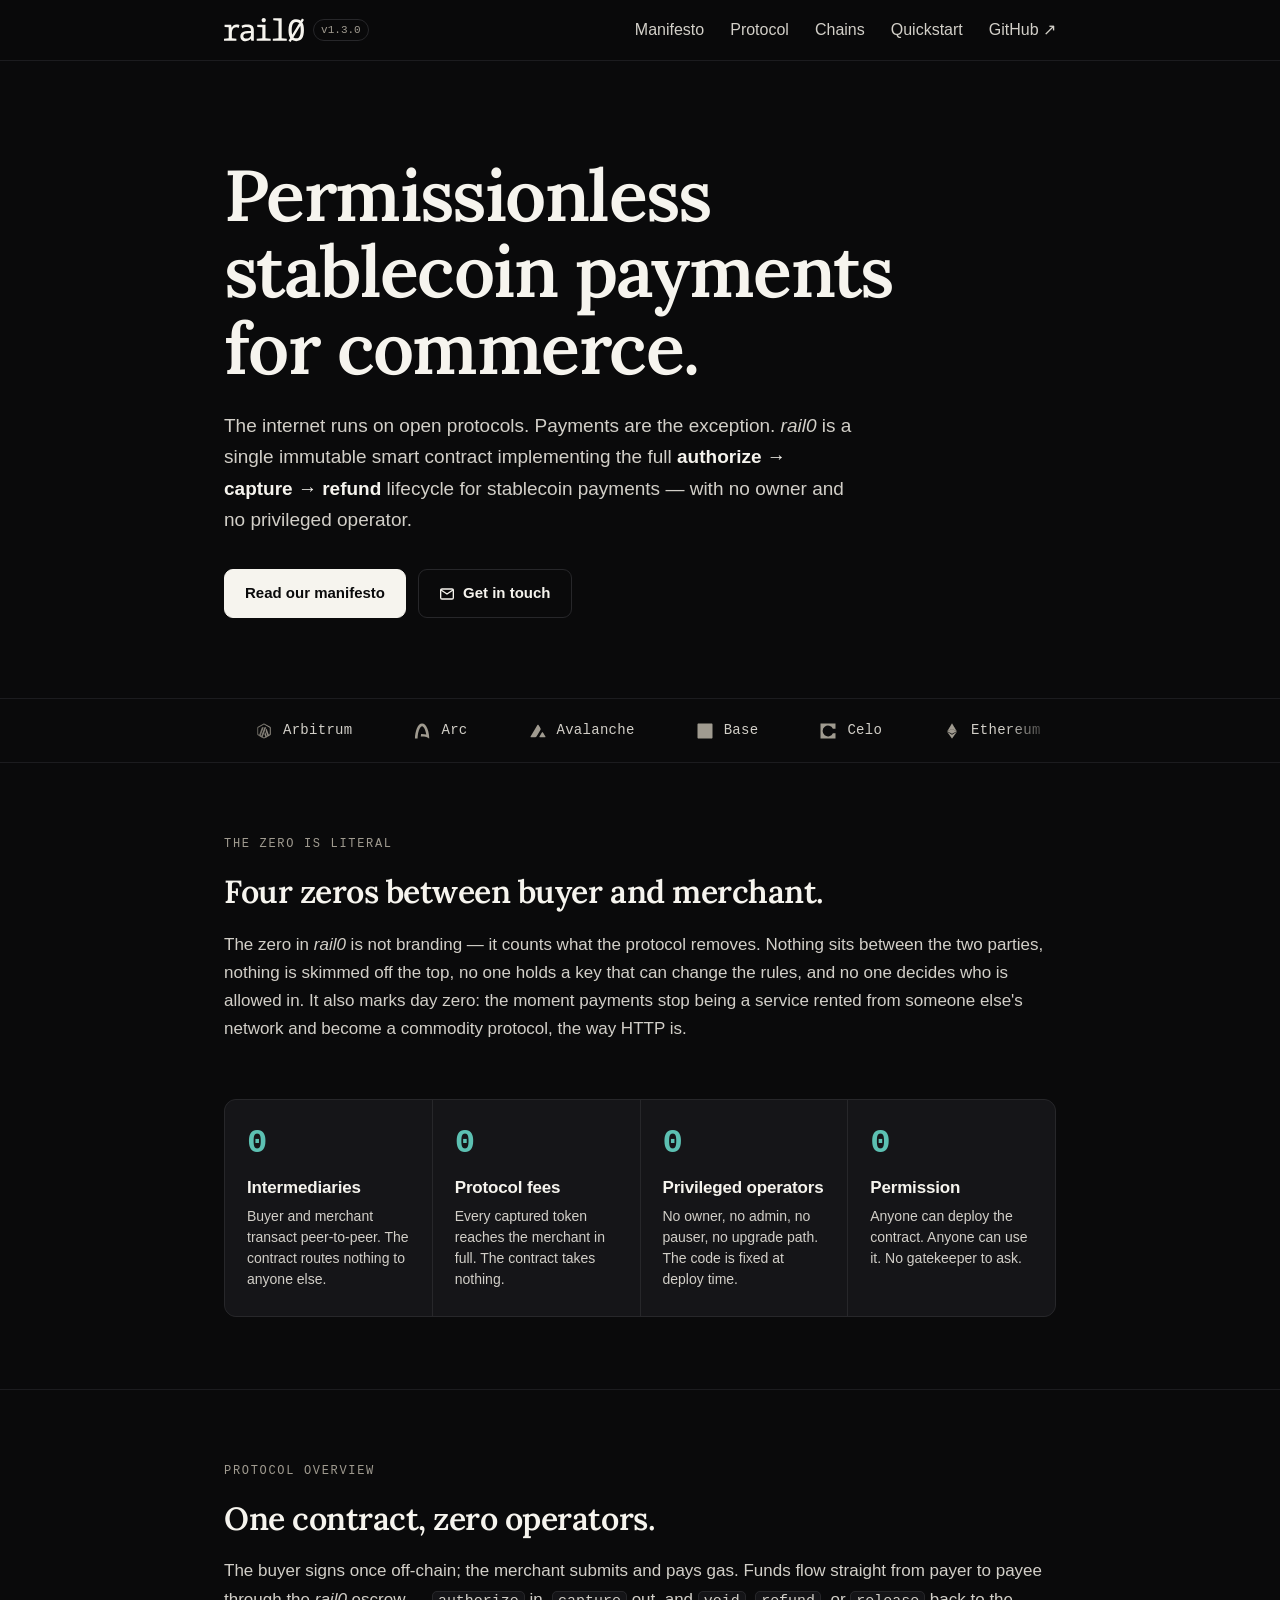
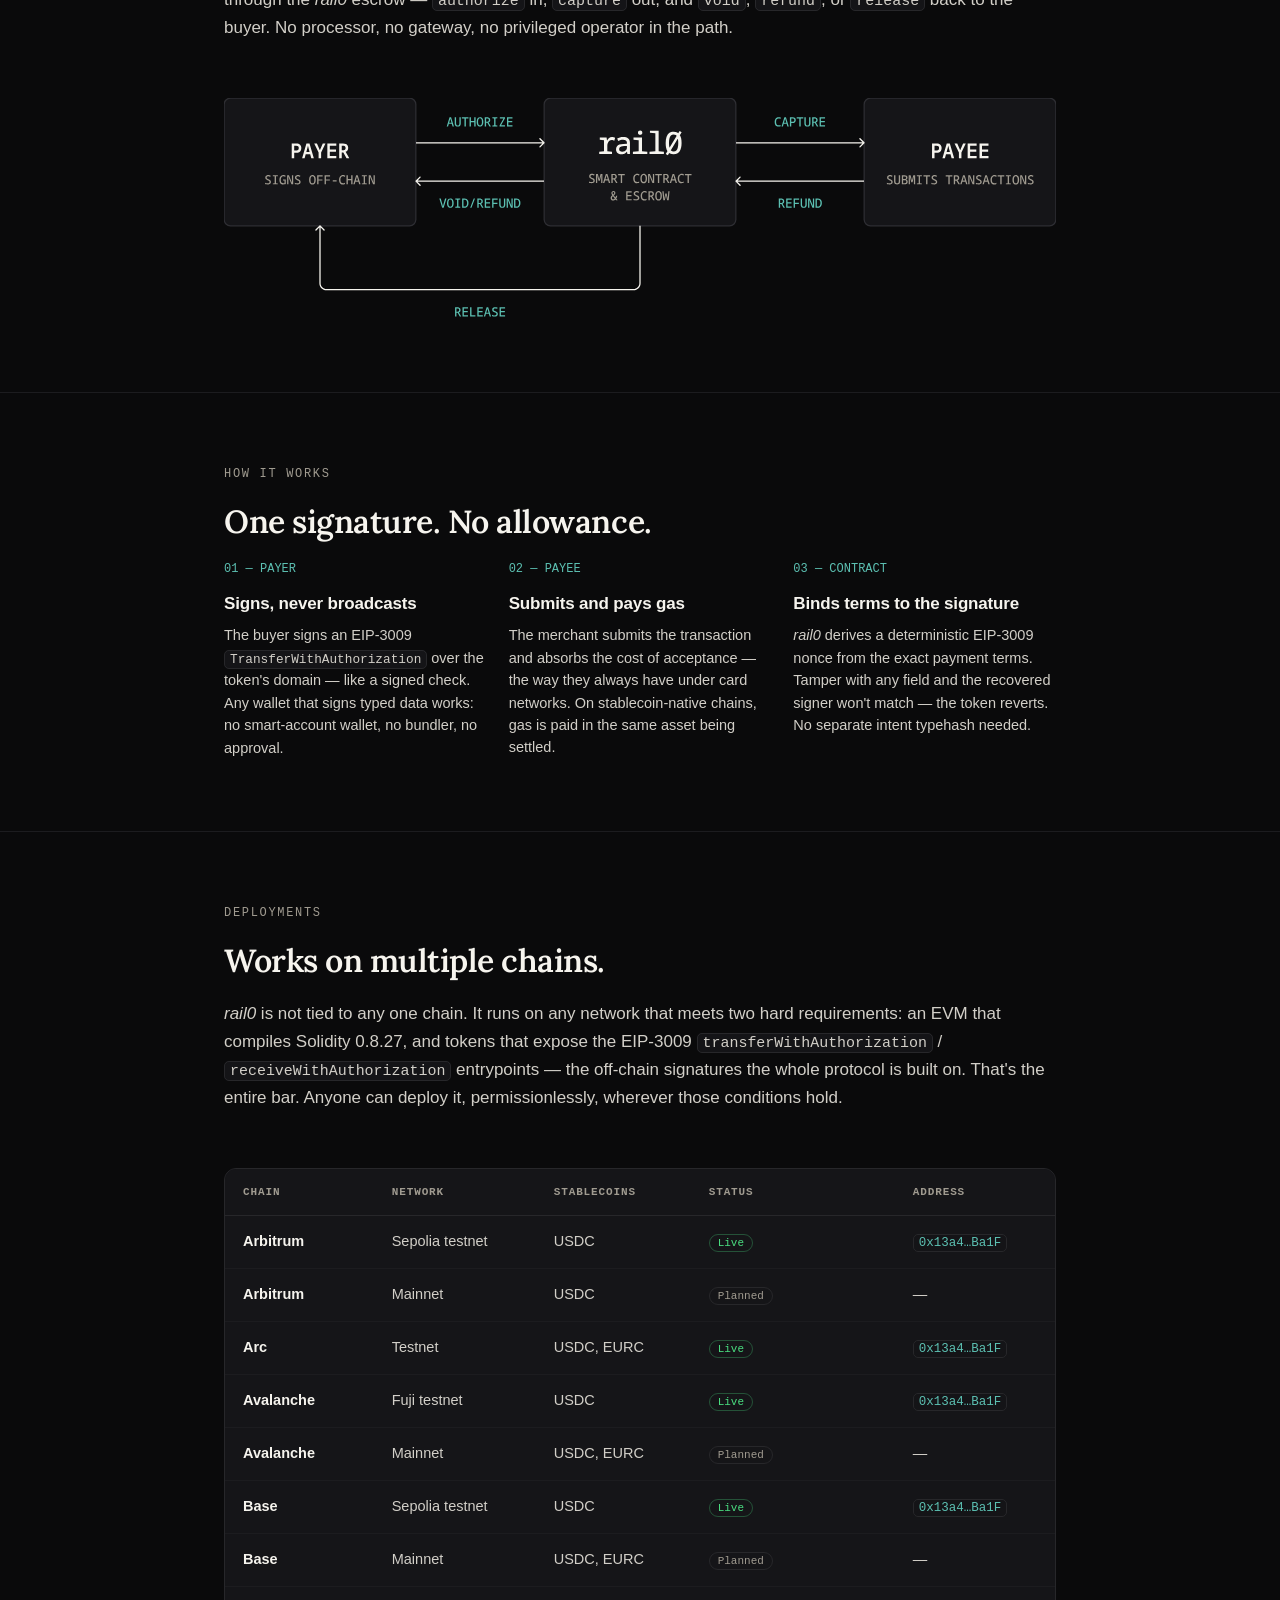
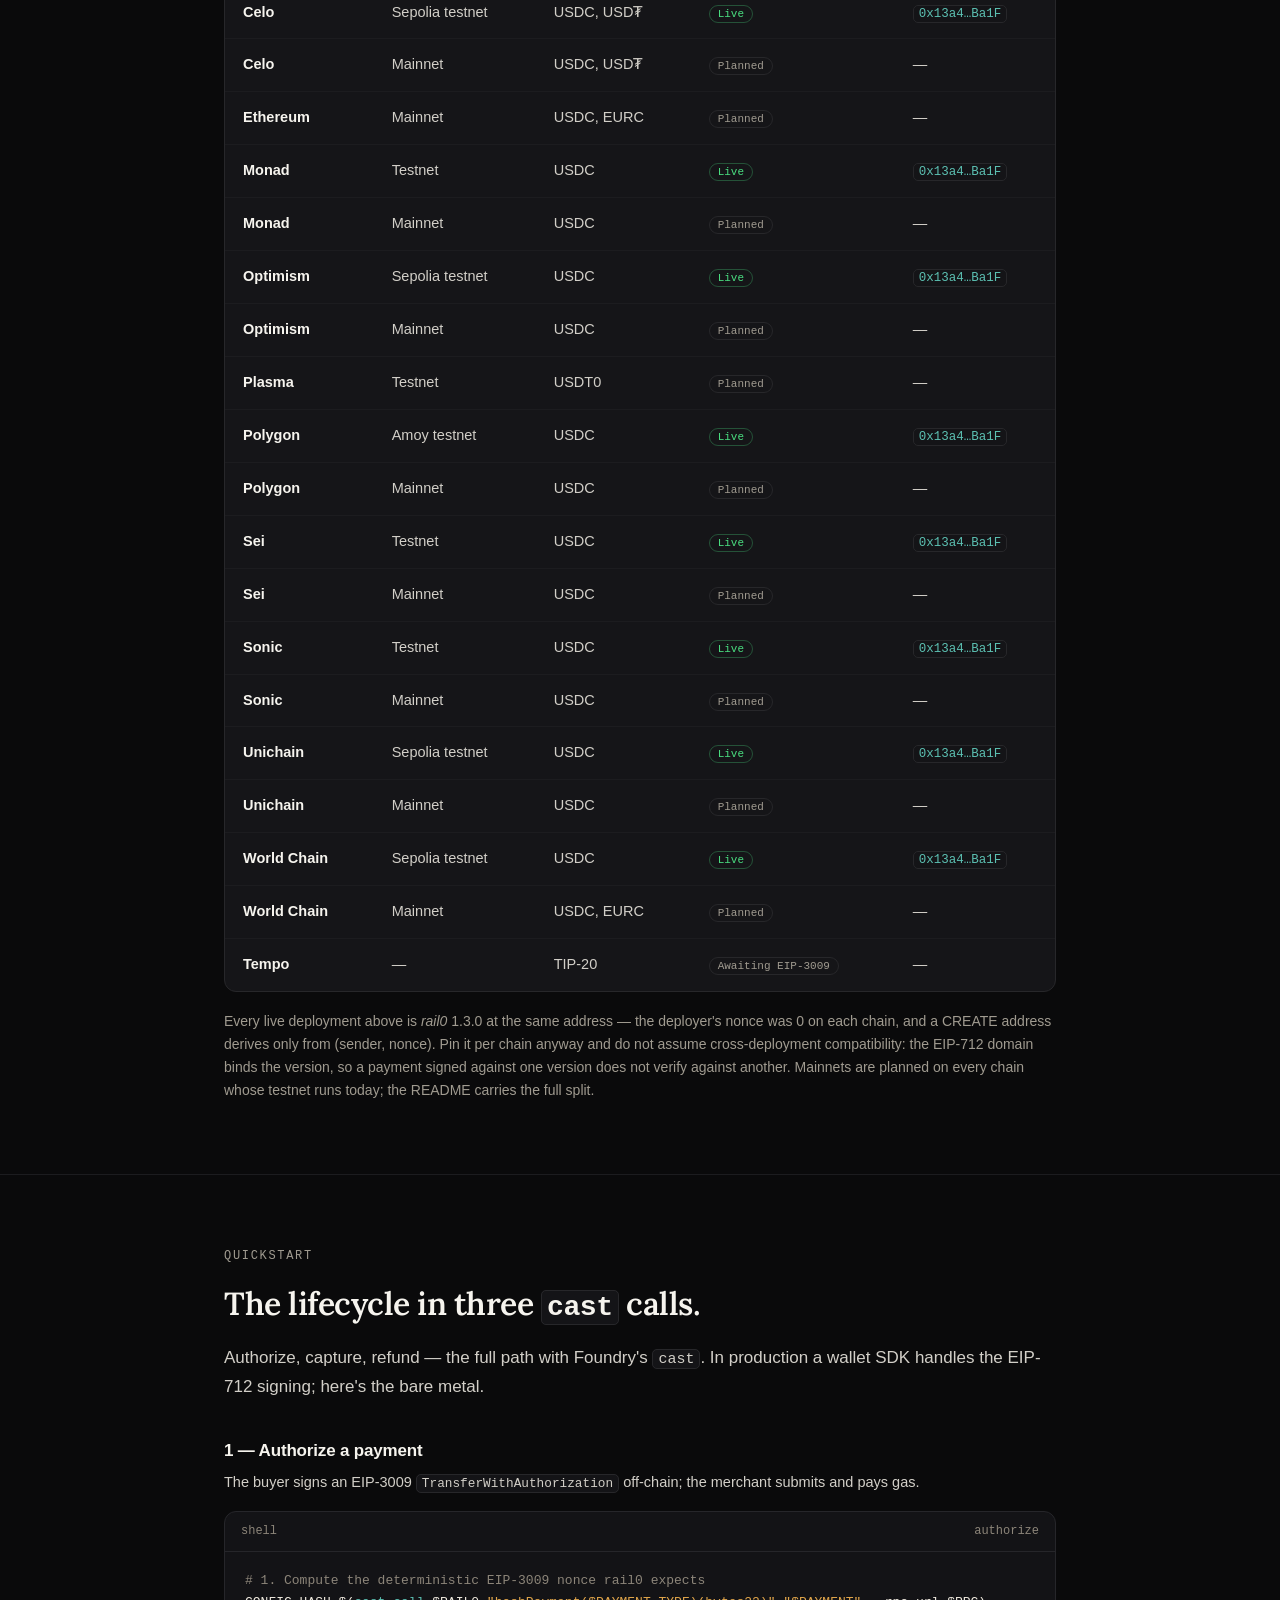
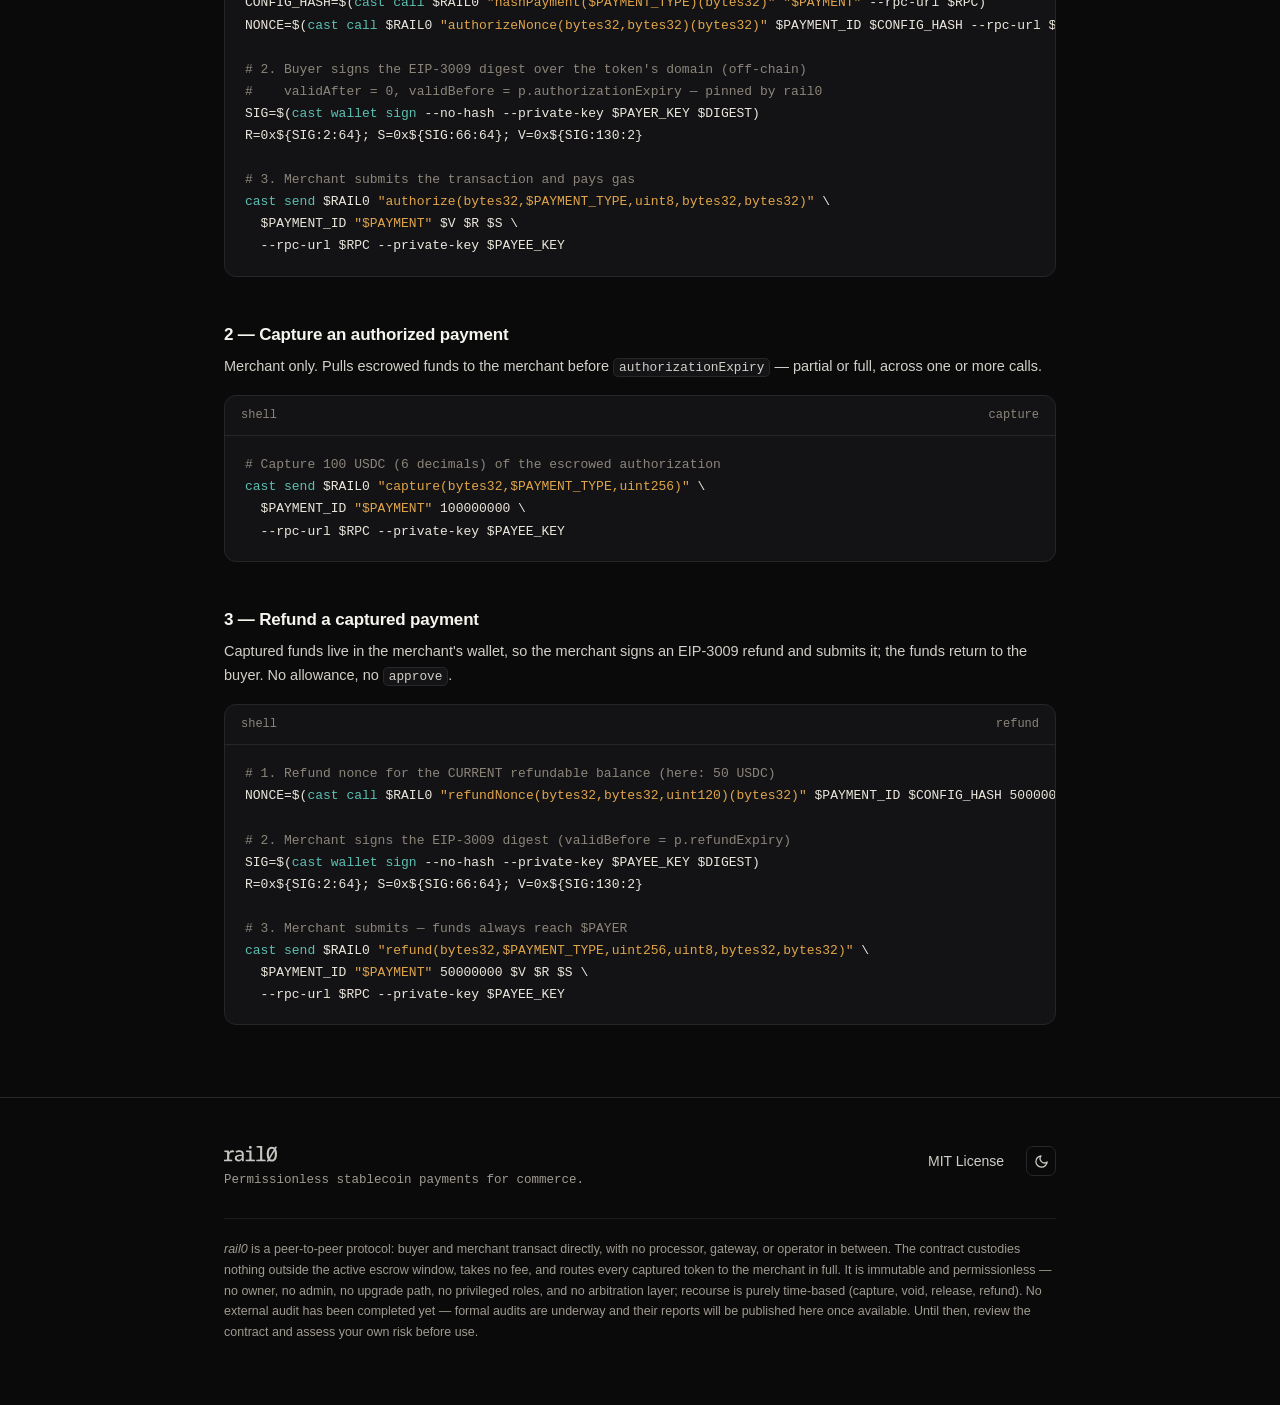
==== commit a63f8e14: "docs: World Chain Sepolia, and every planned mainnet World Chain Sepolia was deployed after the prev" ====
--- a/docs/index.html
+++ b/docs/index.html
@@ -105,6 +105,7 @@
               <li class="live"><svg class="logo" width="16" height="16" viewBox="0 0 24 24" fill="currentColor" aria-hidden="true"><path fill="currentColor" d="M19.6473 16.7252C20.6277 15.151 21.0949 13.311 20.984 11.4598C20.8731 9.60858 20.1896 7.83758 19.0281 6.39176C18.5782 6.50327 18.2922 6.75646 17.8304 7.15657C17.7893 7.18805 17.7481 7.22522 17.7071 7.26807C17.0049 7.95821 16.0602 8.34579 15.0756 8.34772C14.4747 8.34772 14.0077 8.23491 13.6024 8.03813C13.2547 7.85841 12.9963 7.62228 12.8218 7.46485L12.7825 7.42549C12.5962 7.25758 12.4781 7.16182 12.3101 7.08835C12.0234 6.97836 11.717 6.92879 11.4102 6.94274C10.7687 6.94274 10.1063 7.24577 9.48707 7.71804C8.98116 8.1078 8.5375 8.57226 8.1713 9.09548L6.76631 8.16275C7.23355 7.48353 7.80461 6.88194 8.4586 6.37995C9.29363 5.69351 10.33 5.29872 11.4102 5.2557C12.0622 5.2557 12.5738 5.35672 13.0015 5.54825C13.4292 5.73978 13.7151 5.99821 13.9172 6.17793C14.131 6.37471 14.232 6.45867 14.3672 6.53213C14.4917 6.59379 14.6886 6.66069 15.0756 6.66069C15.7511 6.66069 16.1211 6.40226 16.5933 5.9864L16.7403 5.86308C17.0516 5.5736 17.3909 5.32042 17.7583 5.10353C16.5148 4.06264 15.0134 3.37657 13.4125 3.11765C11.8116 2.85874 10.1705 3.03657 8.66227 3.6324C7.15403 4.22824 5.83448 5.22 4.84278 6.5031C3.85108 7.78621 3.22396 9.31313 3.02755 10.9229C3.54324 10.7103 4.09515 10.5994 4.65293 10.5963C5.54063 10.5788 6.40556 10.8778 7.09295 11.4398L7.11525 11.4569C7.36844 11.6366 7.54159 11.7611 7.75543 11.8504C7.9522 11.9343 8.20541 12.0025 8.59896 12.0025C9.25751 12.0025 9.68385 11.6982 10.3306 11.1984L10.3699 11.1643C10.9891 10.6815 11.8261 10.0348 13.1025 10.0348C14.1533 10.0348 15.2001 10.5805 16.003 11.1315C16.718 11.6274 17.3745 12.2026 17.9602 12.8461L16.6957 13.9704C16.2015 13.4257 15.6469 12.9388 15.0427 12.5194C14.3107 12.0196 13.6259 11.7218 13.1025 11.7218C12.4387 11.7218 12.0124 12.0248 11.3656 12.5247L11.3263 12.5588C10.7071 13.0428 9.87013 13.6896 8.59369 13.6896C7.99156 13.6896 7.5088 13.5768 7.09295 13.4023C6.69939 13.2331 6.38981 13.0087 6.14843 12.8395L6.13138 12.829C5.93271 12.6745 5.71757 12.5425 5.48988 12.4355C5.22216 12.3272 4.93501 12.2754 4.64637 12.2833C3.99963 12.2833 3.43291 12.5483 3 12.8565C3.16545 14.631 3.85859 16.3151 4.99007 17.6921C5.28786 17.3772 5.64206 17.0453 6.03036 16.7357C6.77156 16.1349 7.73839 15.5275 8.75638 15.3872C9.40311 15.2914 9.94883 15.3872 10.4263 15.5891C10.8816 15.7912 11.2357 16.0838 11.506 16.3198L11.5676 16.3763C12.1186 16.8485 12.3666 17.0623 12.8218 17.0623C13.3439 17.0623 13.7047 16.8209 14.2268 16.4051L14.3278 16.3198C14.8066 15.9434 15.5085 15.3754 16.487 15.3754C16.92 15.3754 17.3581 15.4999 17.7412 15.6508C18.1348 15.803 18.5283 16.0168 18.8996 16.2359C19.158 16.3934 19.4164 16.5626 19.6526 16.7305L19.6473 16.7252ZM18.6241 18.0737C18.4278 17.9333 18.2251 17.8019 18.0167 17.6803C17.7307 17.5006 17.4296 17.3466 17.1168 17.2197C16.9163 17.1296 16.7011 17.0764 16.4818 17.0623C16.1277 17.0623 15.8744 17.2474 15.2841 17.7196C14.7502 18.1473 13.9854 18.7494 12.8218 18.7494C11.708 18.7494 10.9943 18.1197 10.5273 17.7038L10.3988 17.591C10.1456 17.3719 9.94883 17.225 9.7455 17.1411C9.50884 17.0374 9.24694 17.006 8.99251 17.0505C8.43105 17.1359 7.75544 17.5123 7.0864 18.0462C6.76834 18.3113 6.46446 18.5928 6.17598 18.8898C7.79962 20.2535 9.85268 21 11.973 20.9979C13.224 20.9995 14.4616 20.7404 15.6067 20.2369C16.7519 19.7334 17.7796 18.9967 18.6241 18.0737Z"/></svg>Sei</li>
               <li class="live"><svg class="logo" width="16" height="16" viewBox="0 0 24 24" fill="currentColor" aria-hidden="true"><path fill="currentColor" d="M13.8356 14.183L13.8378 14.1815C13.8378 14.1815 13.8356 14.183 13.8341 14.1837C13.8349 14.1837 13.8356 14.1837 13.8363 14.1837L13.8356 14.183Z"/><path fill="currentColor" d="M13.8341 14.1837C10.4332 15.2042 7.62079 16.6929 5.85893 18.4364L5.78119 18.514C6.24981 18.9568 6.76347 19.3531 7.31855 19.6899L7.4377 19.544C7.91867 18.9568 8.43451 18.3899 8.97142 17.8557C10.4122 16.4214 12.0599 15.1803 13.8341 14.1837Z"/><path fill="currentColor" d="M14.2272 12.671H3C3.13586 14.4907 3.81227 16.1594 4.87374 17.5167L4.92242 17.4681C6.01296 16.3931 7.43261 15.4161 9.14506 14.5647C10.6461 13.8179 12.3694 13.1769 14.2272 12.671Z"/><path fill="currentColor" d="M9.92319 5.19202C12.9667 8.22166 16.797 10.225 20.9985 10.9849C20.4921 6.49345 16.6655 3 12.0156 3C10.7878 3 9.61732 3.24461 8.54858 3.68591C8.98232 4.20779 9.44585 4.71588 9.92319 5.19275V5.19202Z"/><path fill="currentColor" d="M5.85893 5.56293C7.62079 7.30929 10.4347 8.7958 13.8363 9.81851C12.0607 8.81976 10.4114 7.5793 8.96997 6.14432C8.43451 5.61156 7.9194 5.04468 7.43625 4.45603L7.3171 4.31014C6.76202 4.64693 6.24836 5.04251 5.78192 5.48527L5.85966 5.56293H5.85893Z"/><path fill="currentColor" d="M9.92319 18.8072C9.44367 19.2841 8.98087 19.7922 8.54858 20.3141C9.61586 20.7554 10.7878 21 12.0156 21C16.6655 21 20.4921 17.5058 21 13.0129C16.7992 13.7729 12.9688 15.7762 9.92464 18.8058L9.92319 18.8072Z"/><path fill="currentColor" d="M9.14289 9.43236V9.43381C7.43189 8.5824 6.01296 7.6047 4.92242 6.53119L4.87374 6.48256C3.81227 7.83987 3.13586 9.50857 3 11.3282H14.225C12.368 10.8223 10.6461 10.1814 9.14289 9.43236Z"/></svg>Sonic</li>
               <li class="live"><svg class="logo" width="16" height="16" viewBox="0 0 24 24" fill="currentColor" aria-hidden="true"><path fill="currentColor" d="M21 11.8288C16.1217 11.8288 12.1713 7.87433 12.1713 3H11.8287V11.8288H3V12.1712C7.87832 12.1712 11.8287 16.1257 11.8287 21H12.1713V12.1712H21V11.8288Z"/></svg>Unichain</li>
+              <li class="live"><svg class="logo" width="16" height="16" viewBox="0 0 24 24" fill="currentColor" aria-hidden="true"><path fill="currentColor" d="M16.5125 4.20334C15.1337 3.40111 13.6295 3 12 3C10.3705 3 8.86629 3.40111 7.48746 4.20334C6.10863 5.00557 5.00557 6.10863 4.20334 7.48746C3.40111 8.86629 3 10.3705 3 12C3 13.6295 3.40111 15.1337 4.20334 16.5125C5.00557 17.8914 6.10863 18.9944 7.48746 19.7967C8.86629 20.5989 10.3705 21 12 21C13.6295 21 15.1337 20.5989 16.5125 19.7967C17.8914 18.9944 18.9944 17.8914 19.7967 16.5125C20.5989 15.1337 21 13.6295 21 12C21 10.3705 20.5989 8.86629 19.7967 7.48746C18.9944 6.10863 17.8914 5.00557 16.5125 4.20334ZM12.5515 15.2591C11.5237 15.2591 10.7214 14.9582 10.0947 14.3816C9.66852 13.9805 9.39276 13.5042 9.26741 12.9276H18.9944C18.8941 13.7549 18.6435 14.532 18.2925 15.2591H12.5766H12.5515ZM9.26741 11.0975C9.39276 10.546 9.66852 10.0446 10.0947 9.64345C10.7214 9.06685 11.5237 8.76602 12.5515 8.76602H18.2925C18.6685 9.49304 18.8941 10.2702 18.9944 11.0975H9.26741ZM5.90808 8.41504C6.53482 7.33705 7.38719 6.45961 8.46518 5.83287C9.54317 5.20613 10.7214 4.88022 12.0251 4.88022C13.3287 4.88022 14.507 5.20613 15.585 5.83287C16.1365 6.15877 16.6128 6.53482 17.0641 6.98607H12.5265C11.4986 6.98607 10.571 7.2117 9.7688 7.63788C8.96657 8.06407 8.33983 8.66574 7.91365 9.41783C7.61281 9.94429 7.41226 10.5209 7.31198 11.1226H5.08078C5.18106 10.1699 5.48189 9.26741 5.95822 8.44011L5.90808 8.41504ZM15.5599 18.1671C14.4819 18.7939 13.3036 19.1198 12 19.1198C10.6964 19.1198 9.51811 18.7939 8.44011 18.1671C7.36212 17.5404 6.50975 16.663 5.88301 15.585C5.40669 14.7577 5.10585 13.8802 5.00557 12.9276H7.23677C7.33705 13.5292 7.5376 14.1058 7.83844 14.6323C8.28969 15.3844 8.91643 15.961 9.69359 16.4123C10.4958 16.8384 11.4234 17.0641 12.4513 17.0641H16.9638C16.5376 17.4902 16.0613 17.8663 15.5348 18.1671H15.5599Z"/></svg>World Chain</li>
               <li><svg class="logo" width="16" height="16" viewBox="0 0 24 24" fill="currentColor" aria-hidden="true"><path fill="currentColor" fill-rule="evenodd" d="M21 21H3V3h18zM9.133 7.995c-.11 0-.206.07-.24.174l-.774 2.32a.133.133 0 0 0 .126.176h2.247c.09 0 .155.09.126.176l-1.663 4.988a.133.133 0 0 0 .127.176h2.409c.109 0 .206-.07.24-.173l1.665-4.994a.25.25 0 0 1 .24-.173h2.251c.11 0 .206-.07.24-.174l.774-2.32a.133.133 0 0 0-.126-.176z" clip-rule="evenodd"/></svg>Tempo</li>
             </ul>
             <ul class="ticker-track" aria-hidden="true">
@@ -121,6 +122,7 @@
               <li class="live"><svg class="logo" width="16" height="16" viewBox="0 0 24 24" fill="currentColor" aria-hidden="true"><path fill="currentColor" d="M19.6473 16.7252C20.6277 15.151 21.0949 13.311 20.984 11.4598C20.8731 9.60858 20.1896 7.83758 19.0281 6.39176C18.5782 6.50327 18.2922 6.75646 17.8304 7.15657C17.7893 7.18805 17.7481 7.22522 17.7071 7.26807C17.0049 7.95821 16.0602 8.34579 15.0756 8.34772C14.4747 8.34772 14.0077 8.23491 13.6024 8.03813C13.2547 7.85841 12.9963 7.62228 12.8218 7.46485L12.7825 7.42549C12.5962 7.25758 12.4781 7.16182 12.3101 7.08835C12.0234 6.97836 11.717 6.92879 11.4102 6.94274C10.7687 6.94274 10.1063 7.24577 9.48707 7.71804C8.98116 8.1078 8.5375 8.57226 8.1713 9.09548L6.76631 8.16275C7.23355 7.48353 7.80461 6.88194 8.4586 6.37995C9.29363 5.69351 10.33 5.29872 11.4102 5.2557C12.0622 5.2557 12.5738 5.35672 13.0015 5.54825C13.4292 5.73978 13.7151 5.99821 13.9172 6.17793C14.131 6.37471 14.232 6.45867 14.3672 6.53213C14.4917 6.59379 14.6886 6.66069 15.0756 6.66069C15.7511 6.66069 16.1211 6.40226 16.5933 5.9864L16.7403 5.86308C17.0516 5.5736 17.3909 5.32042 17.7583 5.10353C16.5148 4.06264 15.0134 3.37657 13.4125 3.11765C11.8116 2.85874 10.1705 3.03657 8.66227 3.6324C7.15403 4.22824 5.83448 5.22 4.84278 6.5031C3.85108 7.78621 3.22396 9.31313 3.02755 10.9229C3.54324 10.7103 4.09515 10.5994 4.65293 10.5963C5.54063 10.5788 6.40556 10.8778 7.09295 11.4398L7.11525 11.4569C7.36844 11.6366 7.54159 11.7611 7.75543 11.8504C7.9522 11.9343 8.20541 12.0025 8.59896 12.0025C9.25751 12.0025 9.68385 11.6982 10.3306 11.1984L10.3699 11.1643C10.9891 10.6815 11.8261 10.0348 13.1025 10.0348C14.1533 10.0348 15.2001 10.5805 16.003 11.1315C16.718 11.6274 17.3745 12.2026 17.9602 12.8461L16.6957 13.9704C16.2015 13.4257 15.6469 12.9388 15.0427 12.5194C14.3107 12.0196 13.6259 11.7218 13.1025 11.7218C12.4387 11.7218 12.0124 12.0248 11.3656 12.5247L11.3263 12.5588C10.7071 13.0428 9.87013 13.6896 8.59369 13.6896C7.99156 13.6896 7.5088 13.5768 7.09295 13.4023C6.69939 13.2331 6.38981 13.0087 6.14843 12.8395L6.13138 12.829C5.93271 12.6745 5.71757 12.5425 5.48988 12.4355C5.22216 12.3272 4.93501 12.2754 4.64637 12.2833C3.99963 12.2833 3.43291 12.5483 3 12.8565C3.16545 14.631 3.85859 16.3151 4.99007 17.6921C5.28786 17.3772 5.64206 17.0453 6.03036 16.7357C6.77156 16.1349 7.73839 15.5275 8.75638 15.3872C9.40311 15.2914 9.94883 15.3872 10.4263 15.5891C10.8816 15.7912 11.2357 16.0838 11.506 16.3198L11.5676 16.3763C12.1186 16.8485 12.3666 17.0623 12.8218 17.0623C13.3439 17.0623 13.7047 16.8209 14.2268 16.4051L14.3278 16.3198C14.8066 15.9434 15.5085 15.3754 16.487 15.3754C16.92 15.3754 17.3581 15.4999 17.7412 15.6508C18.1348 15.803 18.5283 16.0168 18.8996 16.2359C19.158 16.3934 19.4164 16.5626 19.6526 16.7305L19.6473 16.7252ZM18.6241 18.0737C18.4278 17.9333 18.2251 17.8019 18.0167 17.6803C17.7307 17.5006 17.4296 17.3466 17.1168 17.2197C16.9163 17.1296 16.7011 17.0764 16.4818 17.0623C16.1277 17.0623 15.8744 17.2474 15.2841 17.7196C14.7502 18.1473 13.9854 18.7494 12.8218 18.7494C11.708 18.7494 10.9943 18.1197 10.5273 17.7038L10.3988 17.591C10.1456 17.3719 9.94883 17.225 9.7455 17.1411C9.50884 17.0374 9.24694 17.006 8.99251 17.0505C8.43105 17.1359 7.75544 17.5123 7.0864 18.0462C6.76834 18.3113 6.46446 18.5928 6.17598 18.8898C7.79962 20.2535 9.85268 21 11.973 20.9979C13.224 20.9995 14.4616 20.7404 15.6067 20.2369C16.7519 19.7334 17.7796 18.9967 18.6241 18.0737Z"/></svg>Sei</li>
               <li class="live"><svg class="logo" width="16" height="16" viewBox="0 0 24 24" fill="currentColor" aria-hidden="true"><path fill="currentColor" d="M13.8356 14.183L13.8378 14.1815C13.8378 14.1815 13.8356 14.183 13.8341 14.1837C13.8349 14.1837 13.8356 14.1837 13.8363 14.1837L13.8356 14.183Z"/><path fill="currentColor" d="M13.8341 14.1837C10.4332 15.2042 7.62079 16.6929 5.85893 18.4364L5.78119 18.514C6.24981 18.9568 6.76347 19.3531 7.31855 19.6899L7.4377 19.544C7.91867 18.9568 8.43451 18.3899 8.97142 17.8557C10.4122 16.4214 12.0599 15.1803 13.8341 14.1837Z"/><path fill="currentColor" d="M14.2272 12.671H3C3.13586 14.4907 3.81227 16.1594 4.87374 17.5167L4.92242 17.4681C6.01296 16.3931 7.43261 15.4161 9.14506 14.5647C10.6461 13.8179 12.3694 13.1769 14.2272 12.671Z"/><path fill="currentColor" d="M9.92319 5.19202C12.9667 8.22166 16.797 10.225 20.9985 10.9849C20.4921 6.49345 16.6655 3 12.0156 3C10.7878 3 9.61732 3.24461 8.54858 3.68591C8.98232 4.20779 9.44585 4.71588 9.92319 5.19275V5.19202Z"/><path fill="currentColor" d="M5.85893 5.56293C7.62079 7.30929 10.4347 8.7958 13.8363 9.81851C12.0607 8.81976 10.4114 7.5793 8.96997 6.14432C8.43451 5.61156 7.9194 5.04468 7.43625 4.45603L7.3171 4.31014C6.76202 4.64693 6.24836 5.04251 5.78192 5.48527L5.85966 5.56293H5.85893Z"/><path fill="currentColor" d="M9.92319 18.8072C9.44367 19.2841 8.98087 19.7922 8.54858 20.3141C9.61586 20.7554 10.7878 21 12.0156 21C16.6655 21 20.4921 17.5058 21 13.0129C16.7992 13.7729 12.9688 15.7762 9.92464 18.8058L9.92319 18.8072Z"/><path fill="currentColor" d="M9.14289 9.43236V9.43381C7.43189 8.5824 6.01296 7.6047 4.92242 6.53119L4.87374 6.48256C3.81227 7.83987 3.13586 9.50857 3 11.3282H14.225C12.368 10.8223 10.6461 10.1814 9.14289 9.43236Z"/></svg>Sonic</li>
               <li class="live"><svg class="logo" width="16" height="16" viewBox="0 0 24 24" fill="currentColor" aria-hidden="true"><path fill="currentColor" d="M21 11.8288C16.1217 11.8288 12.1713 7.87433 12.1713 3H11.8287V11.8288H3V12.1712C7.87832 12.1712 11.8287 16.1257 11.8287 21H12.1713V12.1712H21V11.8288Z"/></svg>Unichain</li>
+              <li class="live"><svg class="logo" width="16" height="16" viewBox="0 0 24 24" fill="currentColor" aria-hidden="true"><path fill="currentColor" d="M16.5125 4.20334C15.1337 3.40111 13.6295 3 12 3C10.3705 3 8.86629 3.40111 7.48746 4.20334C6.10863 5.00557 5.00557 6.10863 4.20334 7.48746C3.40111 8.86629 3 10.3705 3 12C3 13.6295 3.40111 15.1337 4.20334 16.5125C5.00557 17.8914 6.10863 18.9944 7.48746 19.7967C8.86629 20.5989 10.3705 21 12 21C13.6295 21 15.1337 20.5989 16.5125 19.7967C17.8914 18.9944 18.9944 17.8914 19.7967 16.5125C20.5989 15.1337 21 13.6295 21 12C21 10.3705 20.5989 8.86629 19.7967 7.48746C18.9944 6.10863 17.8914 5.00557 16.5125 4.20334ZM12.5515 15.2591C11.5237 15.2591 10.7214 14.9582 10.0947 14.3816C9.66852 13.9805 9.39276 13.5042 9.26741 12.9276H18.9944C18.8941 13.7549 18.6435 14.532 18.2925 15.2591H12.5766H12.5515ZM9.26741 11.0975C9.39276 10.546 9.66852 10.0446 10.0947 9.64345C10.7214 9.06685 11.5237 8.76602 12.5515 8.76602H18.2925C18.6685 9.49304 18.8941 10.2702 18.9944 11.0975H9.26741ZM5.90808 8.41504C6.53482 7.33705 7.38719 6.45961 8.46518 5.83287C9.54317 5.20613 10.7214 4.88022 12.0251 4.88022C13.3287 4.88022 14.507 5.20613 15.585 5.83287C16.1365 6.15877 16.6128 6.53482 17.0641 6.98607H12.5265C11.4986 6.98607 10.571 7.2117 9.7688 7.63788C8.96657 8.06407 8.33983 8.66574 7.91365 9.41783C7.61281 9.94429 7.41226 10.5209 7.31198 11.1226H5.08078C5.18106 10.1699 5.48189 9.26741 5.95822 8.44011L5.90808 8.41504ZM15.5599 18.1671C14.4819 18.7939 13.3036 19.1198 12 19.1198C10.6964 19.1198 9.51811 18.7939 8.44011 18.1671C7.36212 17.5404 6.50975 16.663 5.88301 15.585C5.40669 14.7577 5.10585 13.8802 5.00557 12.9276H7.23677C7.33705 13.5292 7.5376 14.1058 7.83844 14.6323C8.28969 15.3844 8.91643 15.961 9.69359 16.4123C10.4958 16.8384 11.4234 17.0641 12.4513 17.0641H16.9638C16.5376 17.4902 16.0613 17.8663 15.5348 18.1671H15.5599Z"/></svg>World Chain</li>
               <li><svg class="logo" width="16" height="16" viewBox="0 0 24 24" fill="currentColor" aria-hidden="true"><path fill="currentColor" fill-rule="evenodd" d="M21 21H3V3h18zM9.133 7.995c-.11 0-.206.07-.24.174l-.774 2.32a.133.133 0 0 0 .126.176h2.247c.09 0 .155.09.126.176l-1.663 4.988a.133.133 0 0 0 .127.176h2.409c.109 0 .206-.07.24-.173l1.665-4.994a.25.25 0 0 1 .24-.173h2.251c.11 0 .206-.07.24-.174l.774-2.32a.133.133 0 0 0-.126-.176z" clip-rule="evenodd"/></svg>Tempo</li>
             </ul>
           </div>
@@ -249,6 +251,13 @@
                 <td><a href="https://arbitrum-sepolia.blockscout.com/address/0x13a46eDDBE6105f5c055A2C8729b773C9C7BBa1F"><code>0x13a4…Ba1F</code></a></td>
               </tr>
               <tr>
+                <td>Arbitrum</td>
+                <td>Mainnet</td>
+                <td>USDC</td>
+                <td><span class="tag">Planned</span></td>
+                <td>—</td>
+              </tr>
+              <tr>
                 <td>Arc</td>
                 <td>Testnet</td>
                 <td>USDC, EURC</td>
@@ -263,11 +272,25 @@
                 <td><a href="https://testnet.snowtrace.io/address/0x13a46eDDBE6105f5c055A2C8729b773C9C7BBa1F"><code>0x13a4…Ba1F</code></a></td>
               </tr>
               <tr>
+                <td>Avalanche</td>
+                <td>Mainnet</td>
+                <td>USDC, EURC</td>
+                <td><span class="tag">Planned</span></td>
+                <td>—</td>
+              </tr>
+              <tr>
                 <td>Base</td>
                 <td>Sepolia testnet</td>
                 <td>USDC</td>
                 <td><span class="tag live">Live</span></td>
                 <td><a href="https://base-sepolia.blockscout.com/address/0x13a46eDDBE6105f5c055A2C8729b773C9C7BBa1F"><code>0x13a4…Ba1F</code></a></td>
+              </tr>
+              <tr>
+                <td>Base</td>
+                <td>Mainnet</td>
+                <td>USDC, EURC</td>
+                <td><span class="tag">Planned</span></td>
+                <td>—</td>
               </tr>
               <tr>
                 <td>Celo</td>
@@ -277,6 +300,13 @@
                 <td><a href="https://celo-sepolia.blockscout.com/address/0x13a46eDDBE6105f5c055A2C8729b773C9C7BBa1F"><code>0x13a4…Ba1F</code></a></td>
               </tr>
               <tr>
+                <td>Celo</td>
+                <td>Mainnet</td>
+                <td>USDC, USD₮</td>
+                <td><span class="tag">Planned</span></td>
+                <td>—</td>
+              </tr>
+              <tr>
                 <td>Ethereum</td>
                 <td>Mainnet</td>
                 <td>USDC, EURC</td>
@@ -291,11 +321,25 @@
                 <td><a href="https://testnet.monadexplorer.com/address/0x13a46eDDBE6105f5c055A2C8729b773C9C7BBa1F"><code>0x13a4…Ba1F</code></a></td>
               </tr>
               <tr>
+                <td>Monad</td>
+                <td>Mainnet</td>
+                <td>USDC</td>
+                <td><span class="tag">Planned</span></td>
+                <td>—</td>
+              </tr>
+              <tr>
                 <td>Optimism</td>
                 <td>Sepolia testnet</td>
                 <td>USDC</td>
                 <td><span class="tag live">Live</span></td>
                 <td><a href="https://testnet-explorer.optimism.io/address/0x13a46eDDBE6105f5c055A2C8729b773C9C7BBa1F"><code>0x13a4…Ba1F</code></a></td>
+              </tr>
+              <tr>
+                <td>Optimism</td>
+                <td>Mainnet</td>
+                <td>USDC</td>
+                <td><span class="tag">Planned</span></td>
+                <td>—</td>
               </tr>
               <tr>
                 <td>Plasma</td>
@@ -312,6 +356,13 @@
                 <td><a href="https://amoy.polygonscan.com/address/0x13a46eDDBE6105f5c055A2C8729b773C9C7BBa1F"><code>0x13a4…Ba1F</code></a></td>
               </tr>
               <tr>
+                <td>Polygon</td>
+                <td>Mainnet</td>
+                <td>USDC</td>
+                <td><span class="tag">Planned</span></td>
+                <td>—</td>
+              </tr>
+              <tr>
                 <td>Sei</td>
                 <td>Testnet</td>
                 <td>USDC</td>
@@ -319,6 +370,13 @@
                 <td><a href="https://testnet.seistream.app/address/0x13a46eDDBE6105f5c055A2C8729b773C9C7BBa1F"><code>0x13a4…Ba1F</code></a></td>
               </tr>
               <tr>
+                <td>Sei</td>
+                <td>Mainnet</td>
+                <td>USDC</td>
+                <td><span class="tag">Planned</span></td>
+                <td>—</td>
+              </tr>
+              <tr>
                 <td>Sonic</td>
                 <td>Testnet</td>
                 <td>USDC</td>
@@ -326,11 +384,39 @@
                 <td><a href="https://testnet.sonicscan.org/address/0x13a46eDDBE6105f5c055A2C8729b773C9C7BBa1F"><code>0x13a4…Ba1F</code></a></td>
               </tr>
               <tr>
+                <td>Sonic</td>
+                <td>Mainnet</td>
+                <td>USDC</td>
+                <td><span class="tag">Planned</span></td>
+                <td>—</td>
+              </tr>
+              <tr>
                 <td>Unichain</td>
                 <td>Sepolia testnet</td>
                 <td>USDC</td>
                 <td><span class="tag live">Live</span></td>
                 <td><a href="https://sepolia.uniscan.xyz/address/0x13a46eDDBE6105f5c055A2C8729b773C9C7BBa1F"><code>0x13a4…Ba1F</code></a></td>
+              </tr>
+              <tr>
+                <td>Unichain</td>
+                <td>Mainnet</td>
+                <td>USDC</td>
+                <td><span class="tag">Planned</span></td>
+                <td>—</td>
+              </tr>
+              <tr>
+                <td>World Chain</td>
+                <td>Sepolia testnet</td>
+                <td>USDC</td>
+                <td><span class="tag live">Live</span></td>
+                <td><a href="https://sepolia.worldscan.org/address/0x13a46eDDBE6105f5c055A2C8729b773C9C7BBa1F"><code>0x13a4…Ba1F</code></a></td>
+              </tr>
+              <tr>
+                <td>World Chain</td>
+                <td>Mainnet</td>
+                <td>USDC, EURC</td>
+                <td><span class="tag">Planned</span></td>
+                <td>—</td>
               </tr>
               <tr>
                 <td>Tempo</td>
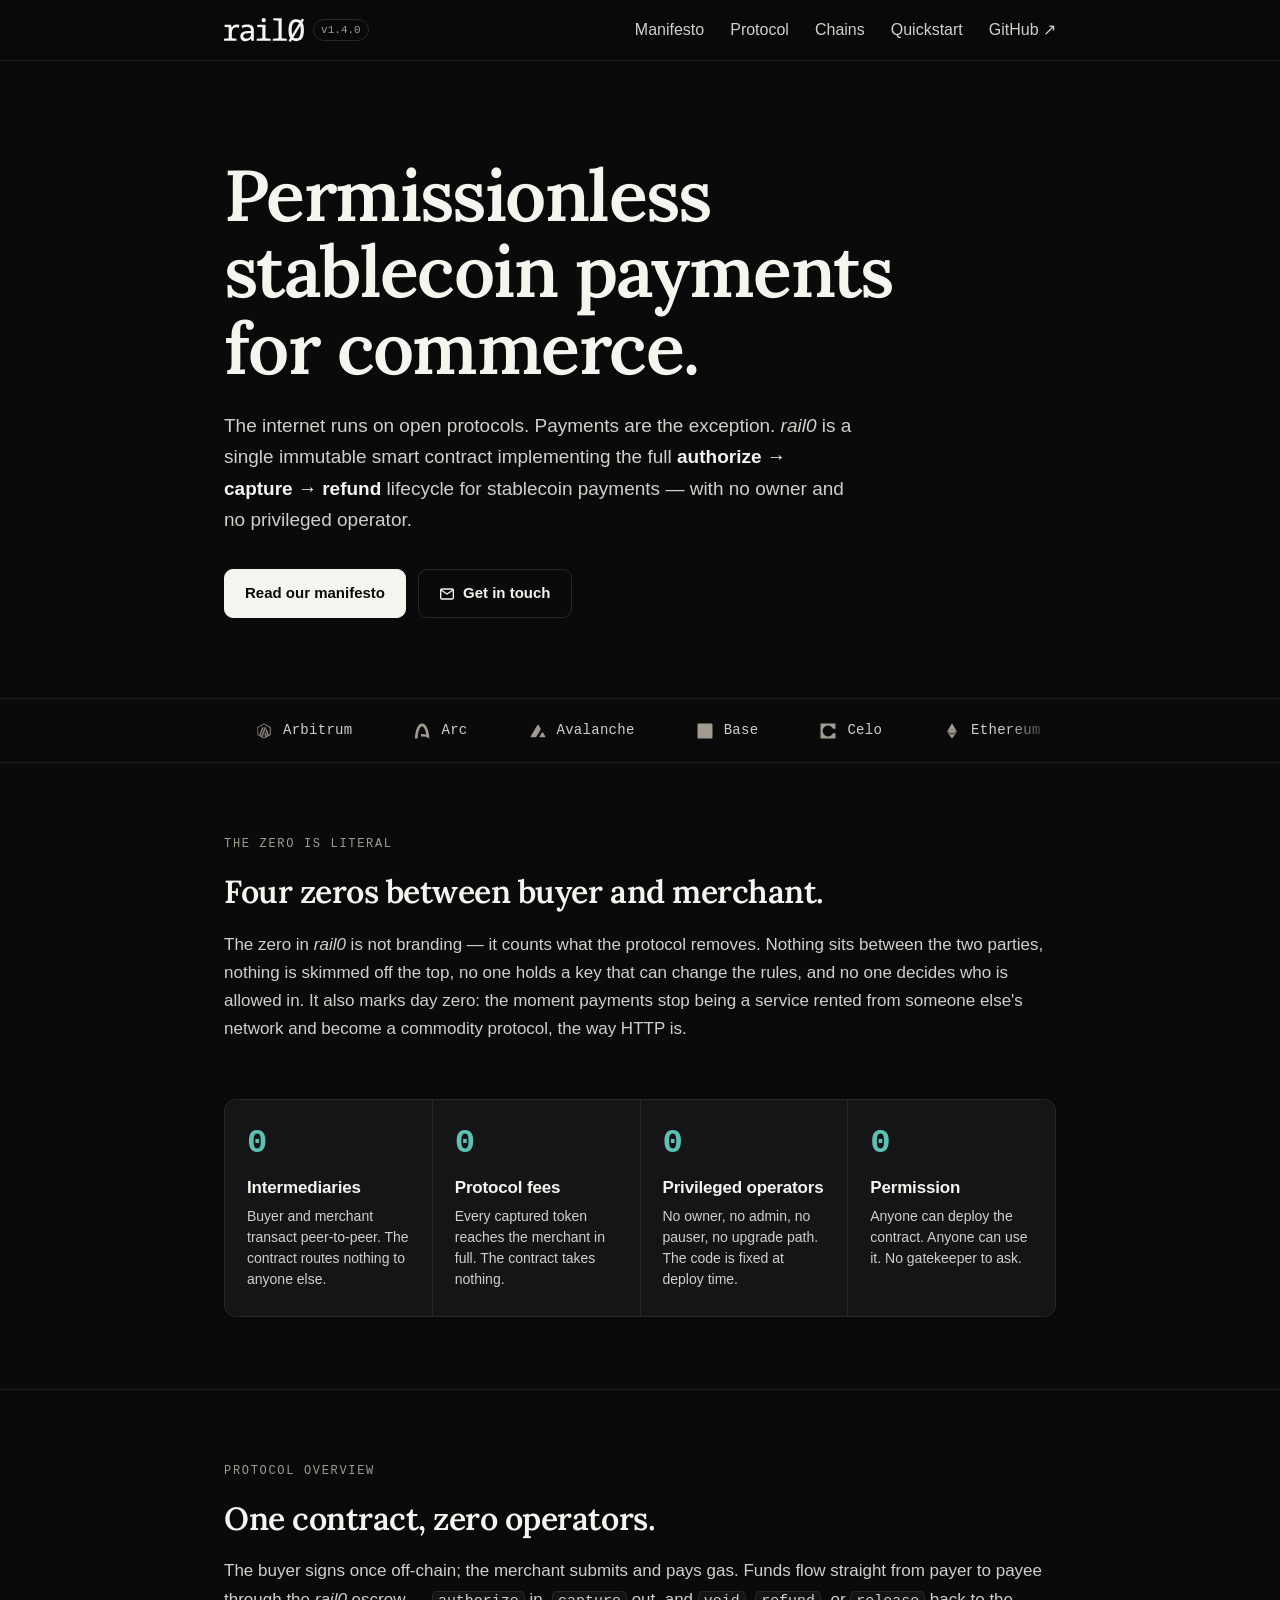
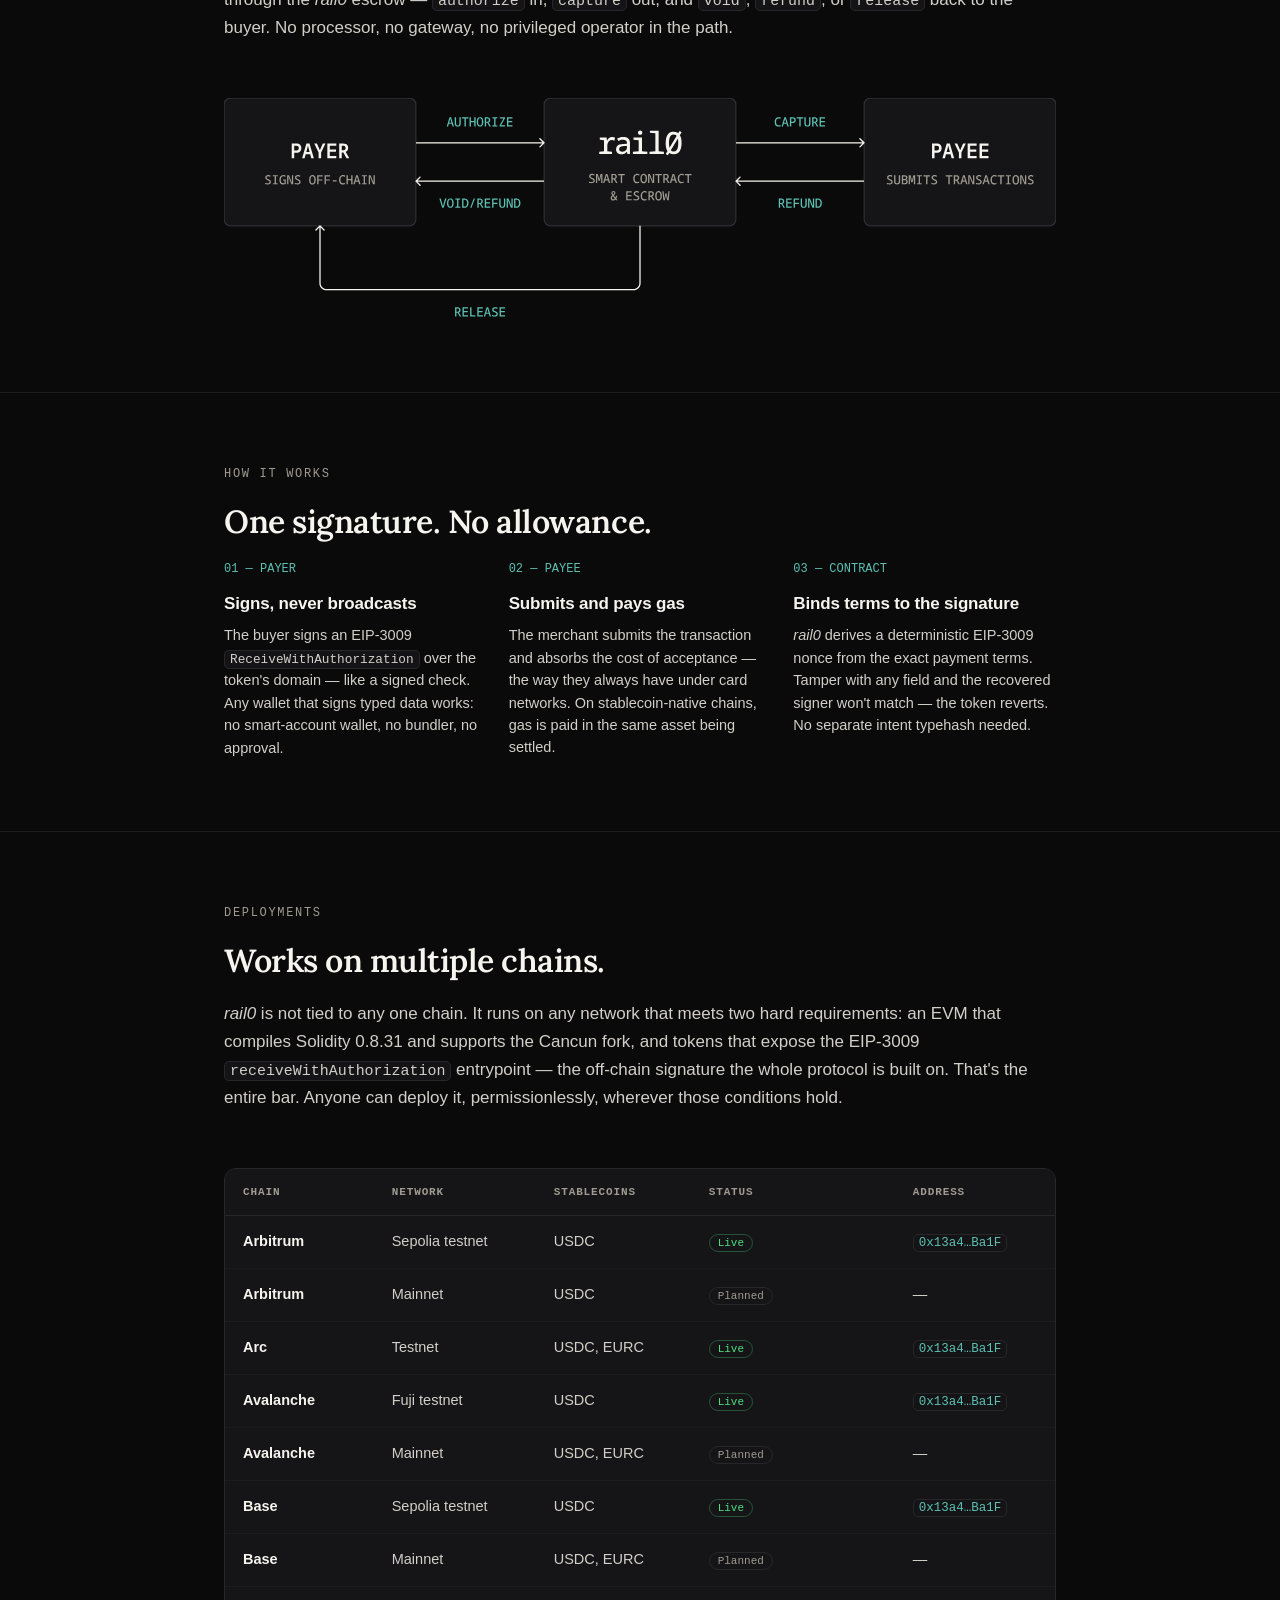
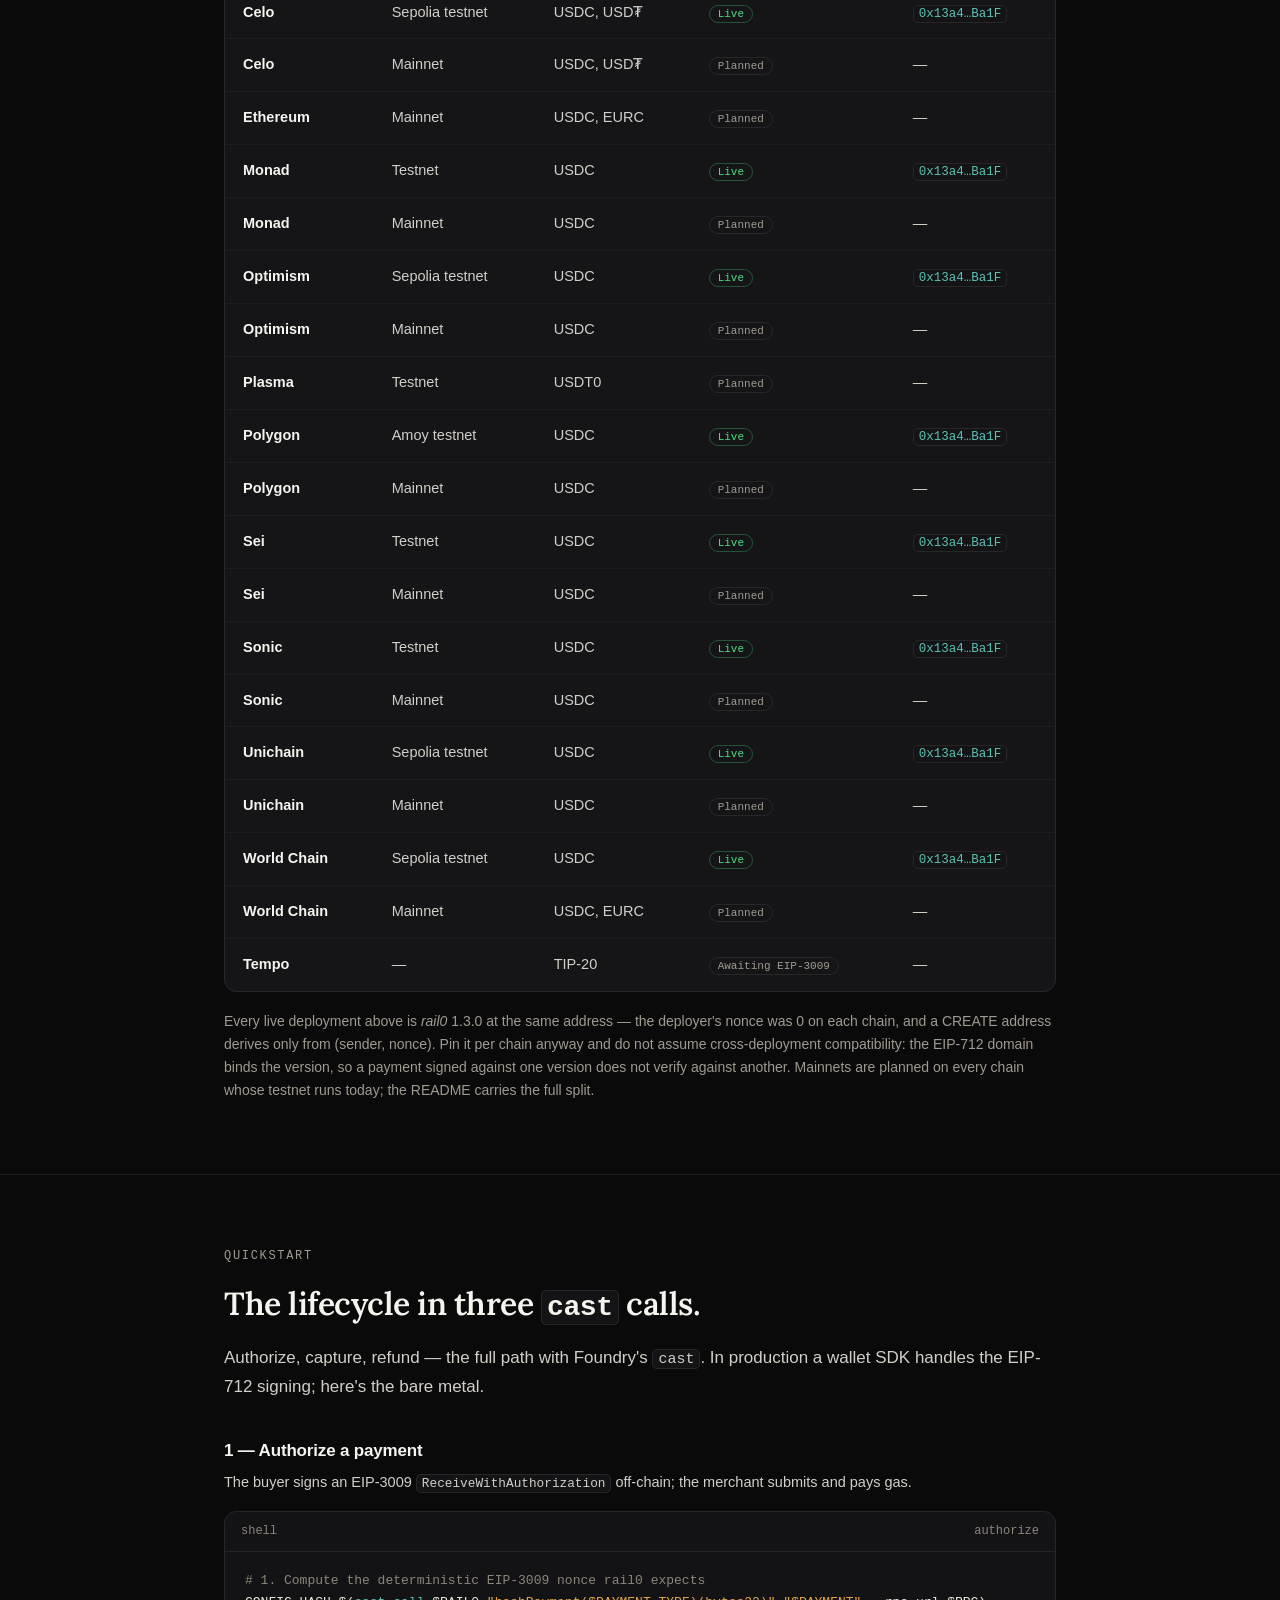
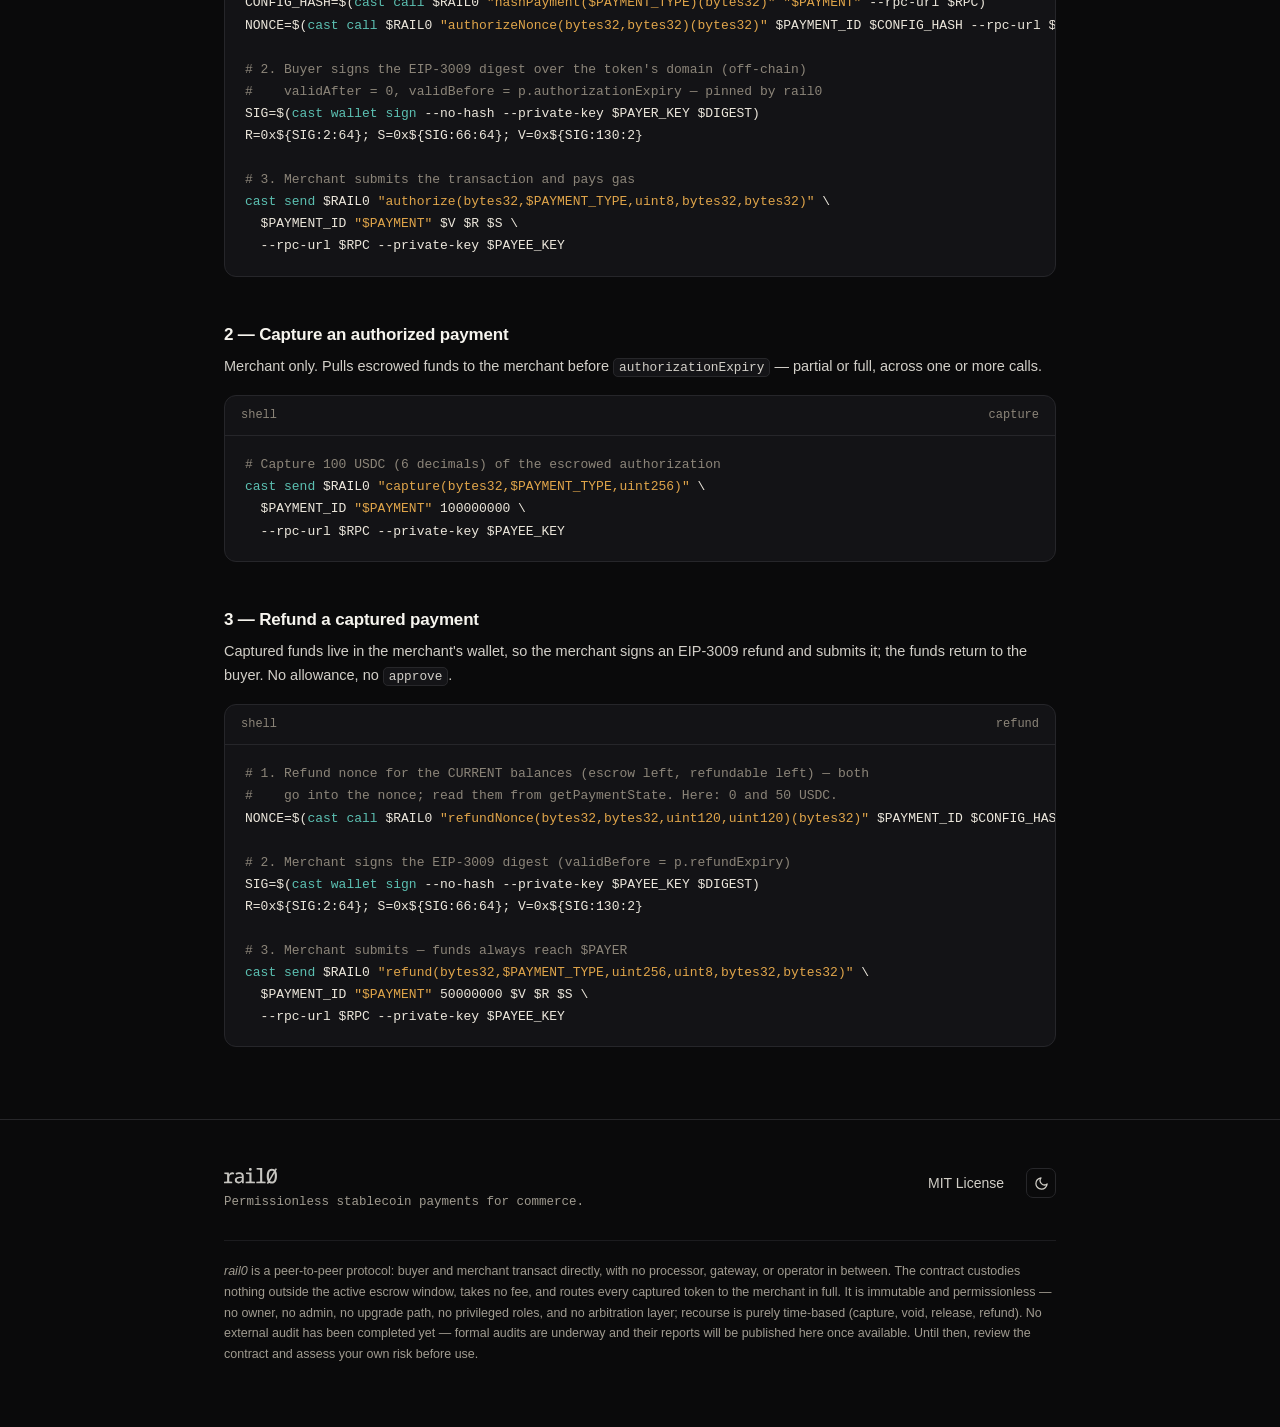
==== commit eca93876: "Merge remote-tracking branch 'origin/main' into v1.4.0" ====
--- a/docs/index.html
+++ b/docs/index.html
@@ -50,7 +50,7 @@
           <img class="only-light" src="assets/rail0_black.svg" alt="rail0" />
           <img class="only-dark" src="assets/rail0_white.svg" alt="rail0" />
         </a>
-        <a class="v" href="https://github.com/commercelayer/rail0/releases/tag/v1.3.0" aria-label="rail0 v1.3.0 release notes">v1.3.0</a>
+        <a class="v" href="https://github.com/commercelayer/rail0/releases/tag/v1.4.0" aria-label="rail0 v1.4.0 release notes">v1.4.0</a>
       </div>
       <nav class="nav-links">
         <a class="hide-sm" href="manifesto.html">Manifesto</a>
@@ -198,7 +198,7 @@
             <div class="k">01 — PAYER</div>
             <h3>Signs, never broadcasts</h3>
             <p>
-              The buyer signs an EIP-3009 <code>TransferWithAuthorization</code> over the
+              The buyer signs an EIP-3009 <code>ReceiveWithAuthorization</code> over the
               token's domain — like a signed check. Any wallet that signs typed data works:
               no smart-account wallet, no bundler, no approval.
             </p>
@@ -232,9 +232,9 @@
         <h2>Works on multiple chains.</h2>
         <p>
           <i>rail0</i> is not tied to any one chain. It runs on any network that meets two hard
-          requirements: an EVM that compiles Solidity 0.8.27, and tokens that expose the
-          EIP-3009 <code>transferWithAuthorization</code> / <code>receiveWithAuthorization</code>
-          entrypoints — the off-chain signatures the whole protocol is built on. That's the
+          requirements: an EVM that compiles Solidity 0.8.31 and supports the Cancun fork, and
+          tokens that expose the EIP-3009 <code>receiveWithAuthorization</code>
+          entrypoint — the off-chain signature the whole protocol is built on. That's the
           entire bar. Anyone can deploy it, permissionlessly, wherever those conditions hold.
         </p>
         <div class="table-scroll">
@@ -451,7 +451,7 @@
 
         <div class="qs-step">
           <h3>1 — Authorize a payment</h3>
-          <p>The buyer signs an EIP-3009 <code>TransferWithAuthorization</code> off-chain; the merchant submits and pays gas.</p>
+          <p>The buyer signs an EIP-3009 <code>ReceiveWithAuthorization</code> off-chain; the merchant submits and pays gas.</p>
           <div class="code-block">
             <div class="code-head">
               <span>shell</span>
@@ -496,8 +496,9 @@
               <span>shell</span>
               <span>refund</span>
             </div>
-            <pre><span class="c"># 1. Refund nonce for the CURRENT refundable balance (here: 50 USDC)</span>
-NONCE=$(<span class="k">cast call</span> $RAIL0 <span class="s">"refundNonce(bytes32,bytes32,uint120)(bytes32)"</span> $PAYMENT_ID $CONFIG_HASH 50000000 --rpc-url $RPC)
+            <pre><span class="c"># 1. Refund nonce for the CURRENT balances (escrow left, refundable left) — both</span>
+<span class="c">#    go into the nonce; read them from getPaymentState. Here: 0 and 50 USDC.</span>
+NONCE=$(<span class="k">cast call</span> $RAIL0 <span class="s">"refundNonce(bytes32,bytes32,uint120,uint120)(bytes32)"</span> $PAYMENT_ID $CONFIG_HASH 0 50000000 --rpc-url $RPC)
 
 <span class="c"># 2. Merchant signs the EIP-3009 digest (validBefore = p.refundExpiry)</span>
 SIG=$(<span class="k">cast wallet sign</span> --no-hash --private-key $PAYEE_KEY $DIGEST)
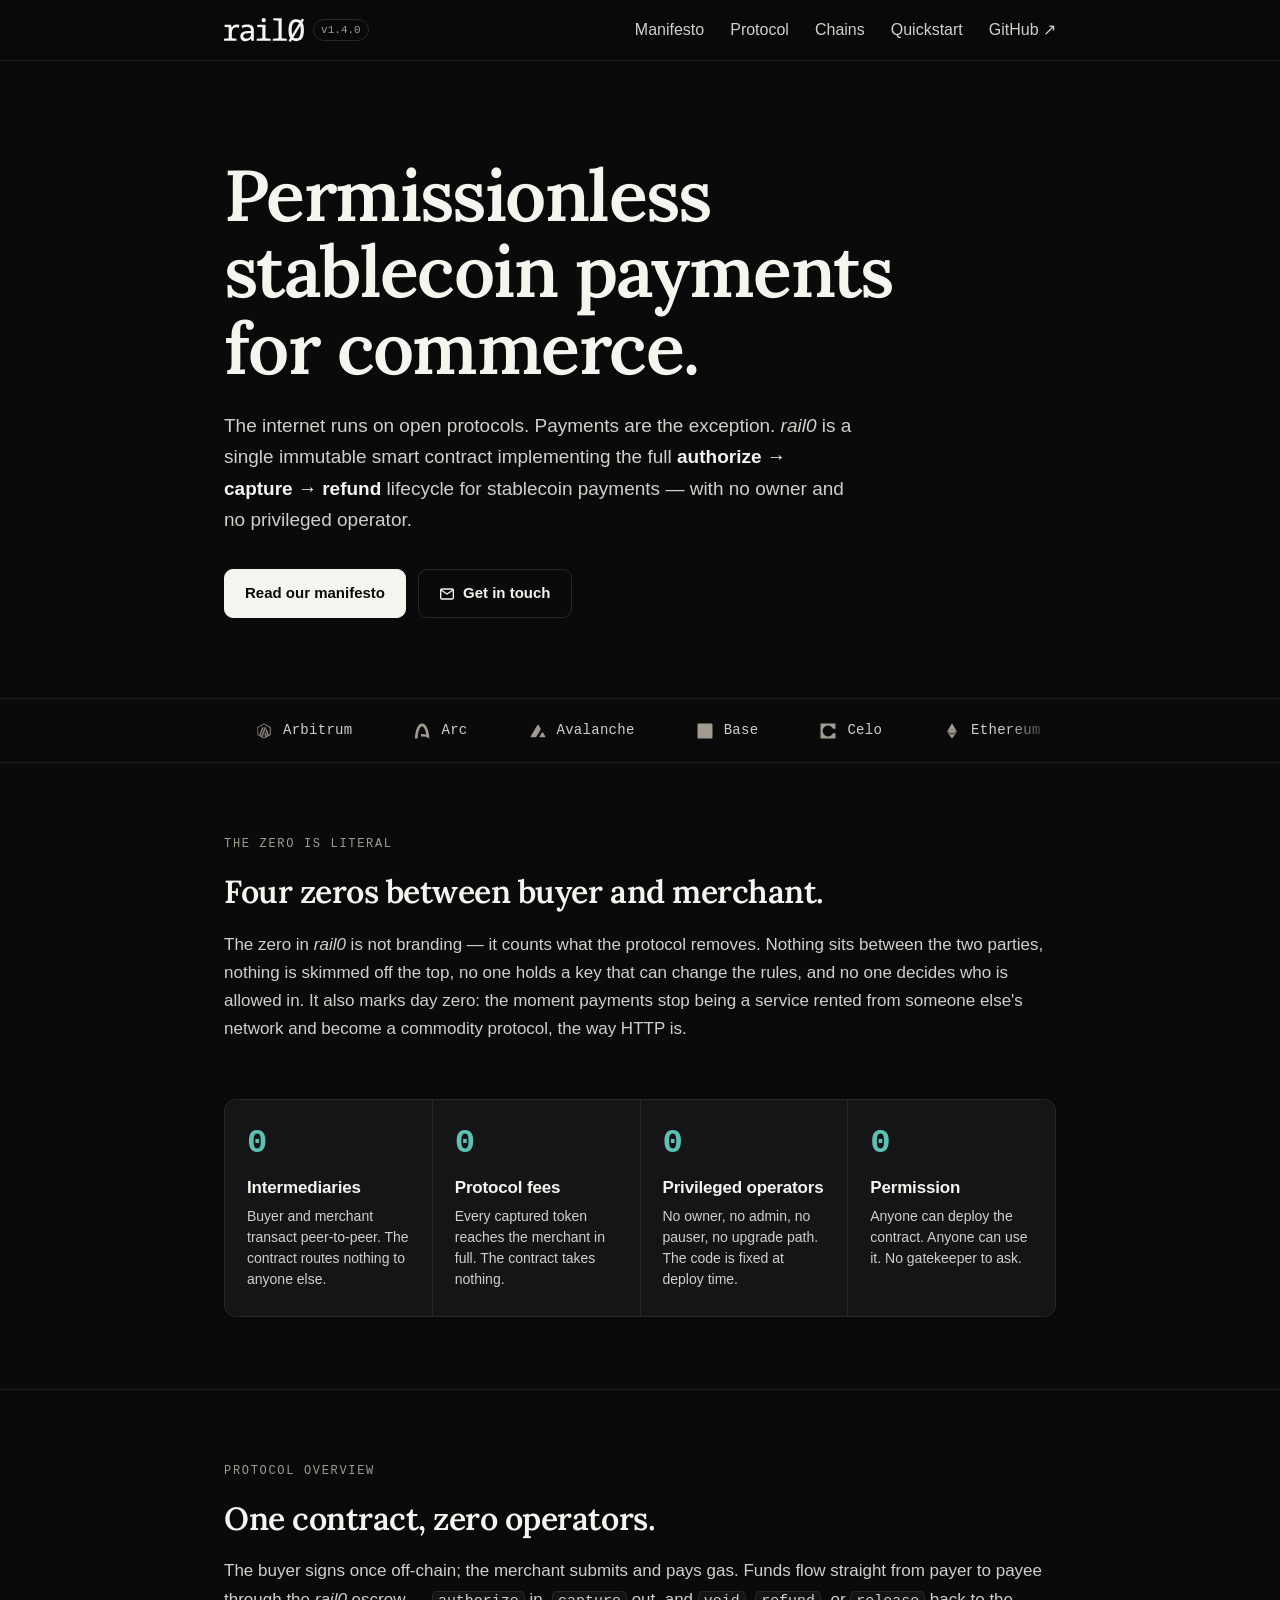
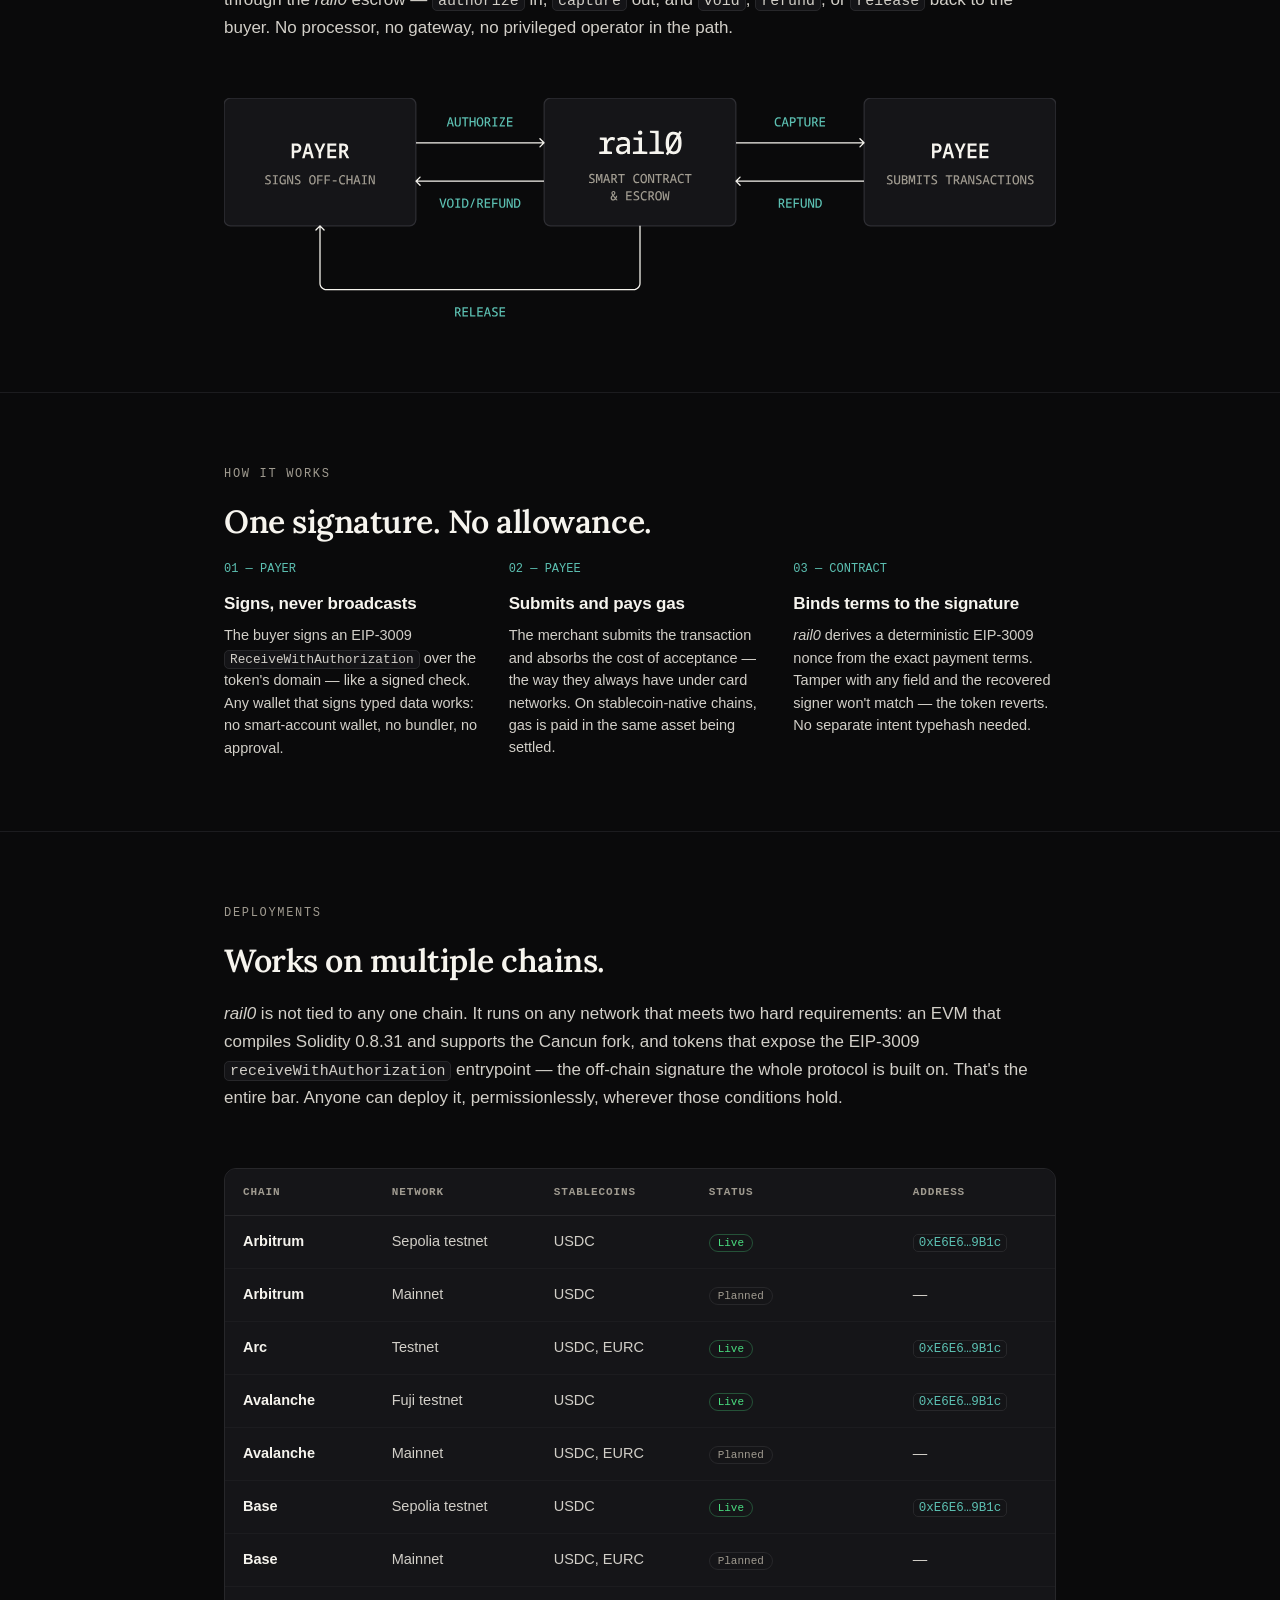
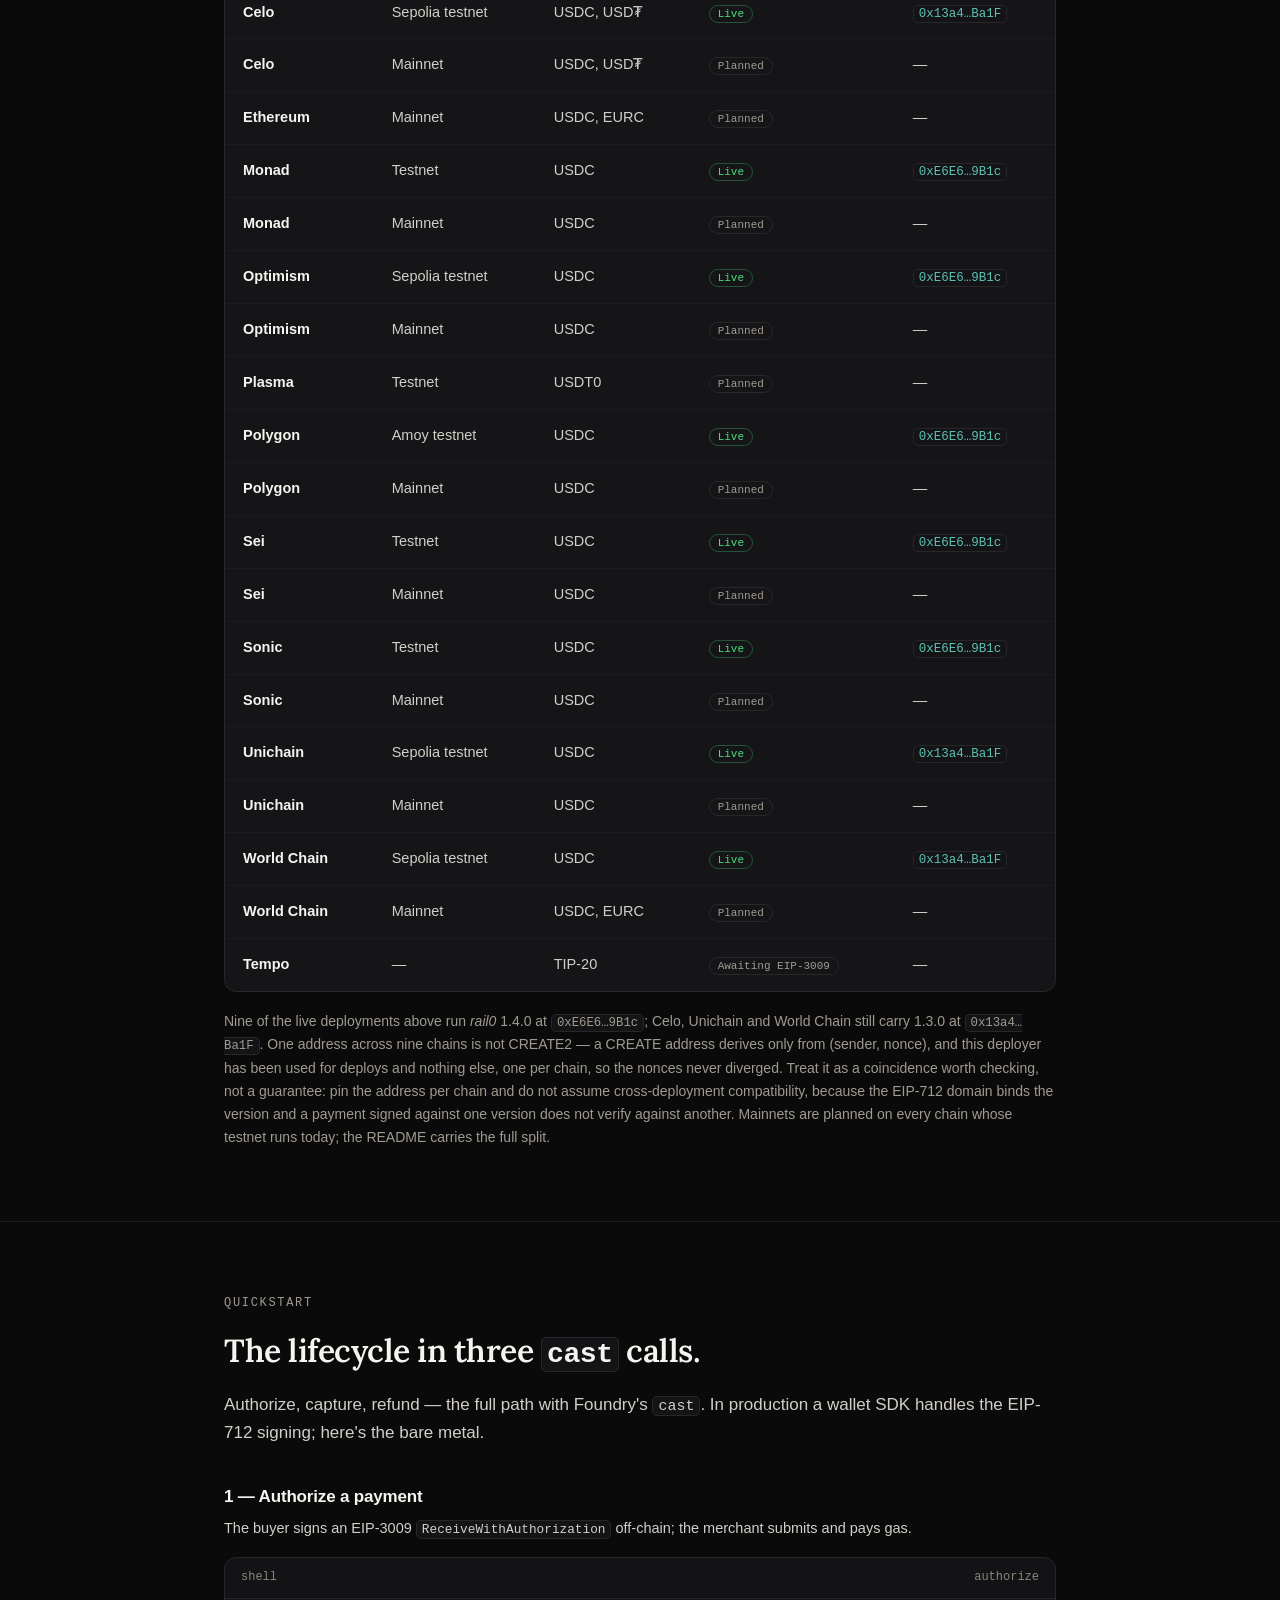
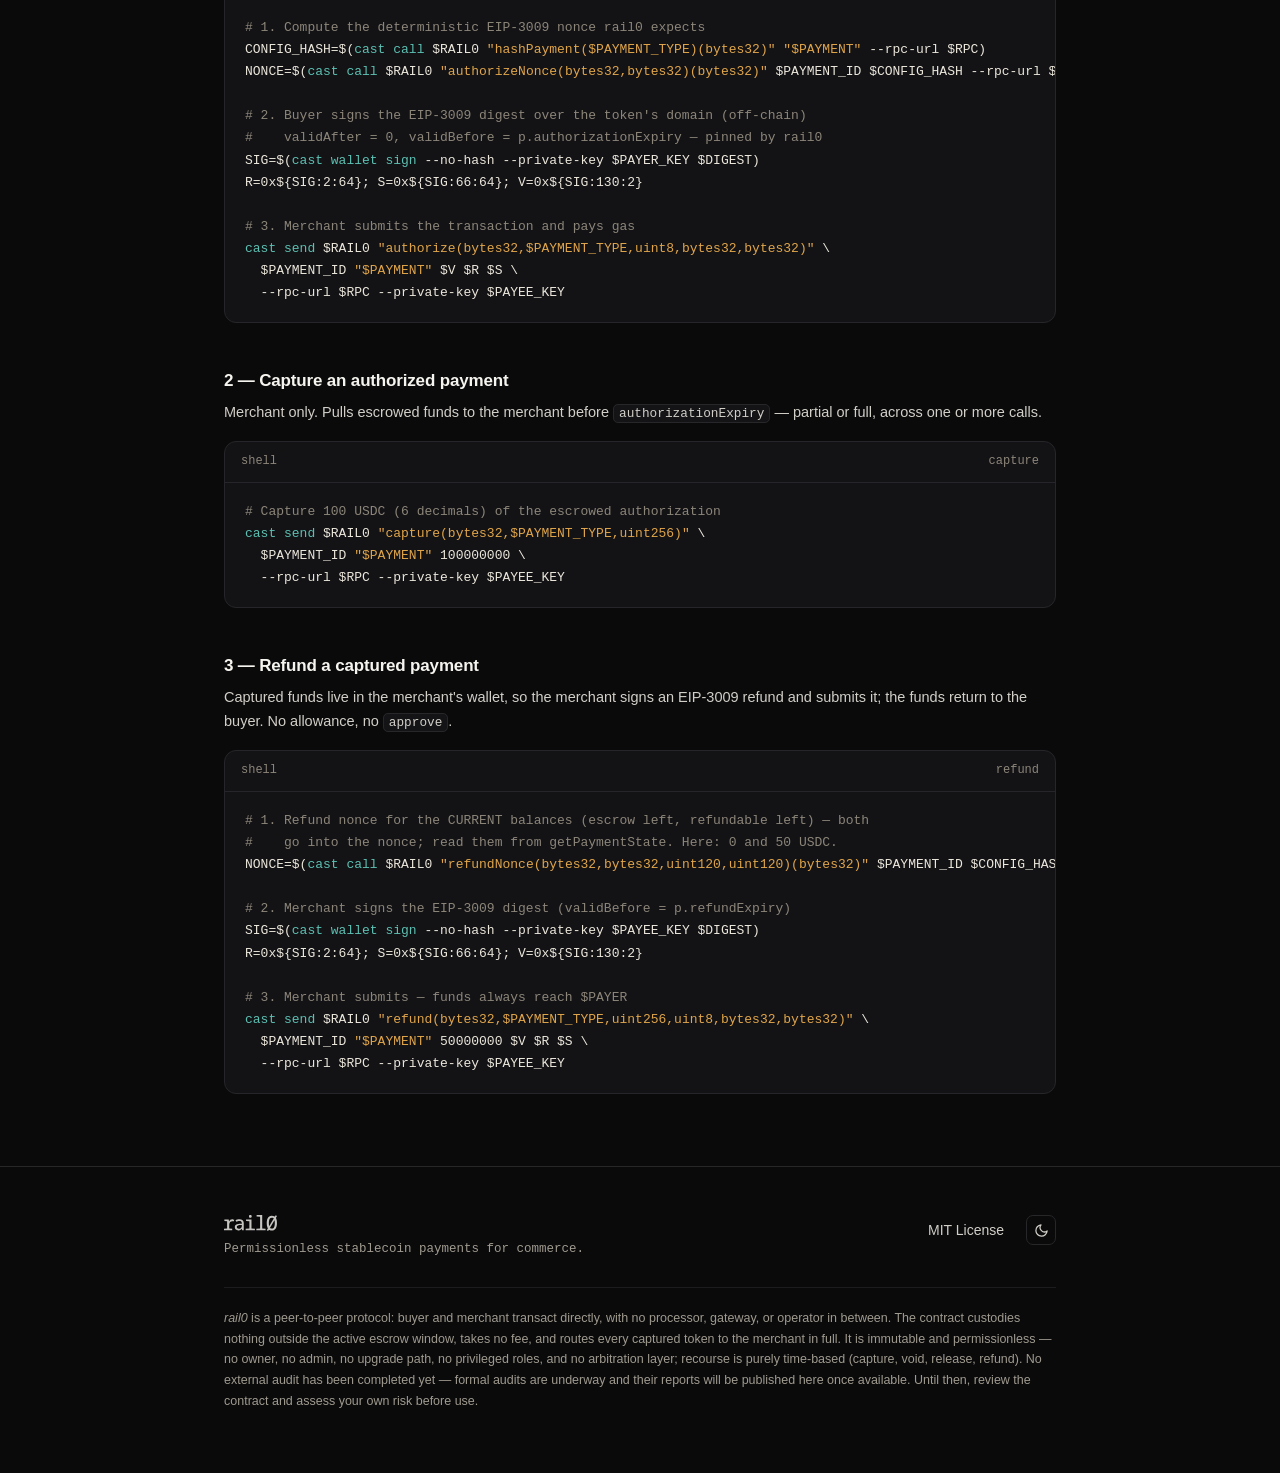
==== commit 19a09ec9: "docs: v1.4.0 is deployed — carry the addresses the release now has The Live tables in the README and" ====
--- a/docs/index.html
+++ b/docs/index.html
@@ -248,7 +248,7 @@
                 <td>Sepolia testnet</td>
                 <td>USDC</td>
                 <td><span class="tag live">Live</span></td>
-                <td><a href="https://arbitrum-sepolia.blockscout.com/address/0x13a46eDDBE6105f5c055A2C8729b773C9C7BBa1F"><code>0x13a4…Ba1F</code></a></td>
+                <td><a href="https://arbitrum-sepolia.blockscout.com/address/0xE6E694Dc786Dc8a43152a4547b56A2433e7e9B1c"><code>0xE6E6…9B1c</code></a></td>
               </tr>
               <tr>
                 <td>Arbitrum</td>
@@ -262,14 +262,14 @@
                 <td>Testnet</td>
                 <td>USDC, EURC</td>
                 <td><span class="tag live">Live</span></td>
-                <td><a href="https://testnet.arcscan.app/address/0x13a46eDDBE6105f5c055A2C8729b773C9C7BBa1F"><code>0x13a4…Ba1F</code></a></td>
+                <td><a href="https://testnet.arcscan.app/address/0xE6E694Dc786Dc8a43152a4547b56A2433e7e9B1c"><code>0xE6E6…9B1c</code></a></td>
               </tr>
               <tr>
                 <td>Avalanche</td>
                 <td>Fuji testnet</td>
                 <td>USDC</td>
                 <td><span class="tag live">Live</span></td>
-                <td><a href="https://testnet.snowtrace.io/address/0x13a46eDDBE6105f5c055A2C8729b773C9C7BBa1F"><code>0x13a4…Ba1F</code></a></td>
+                <td><a href="https://testnet.snowtrace.io/address/0xE6E694Dc786Dc8a43152a4547b56A2433e7e9B1c"><code>0xE6E6…9B1c</code></a></td>
               </tr>
               <tr>
                 <td>Avalanche</td>
@@ -283,7 +283,7 @@
                 <td>Sepolia testnet</td>
                 <td>USDC</td>
                 <td><span class="tag live">Live</span></td>
-                <td><a href="https://base-sepolia.blockscout.com/address/0x13a46eDDBE6105f5c055A2C8729b773C9C7BBa1F"><code>0x13a4…Ba1F</code></a></td>
+                <td><a href="https://base-sepolia.blockscout.com/address/0xE6E694Dc786Dc8a43152a4547b56A2433e7e9B1c"><code>0xE6E6…9B1c</code></a></td>
               </tr>
               <tr>
                 <td>Base</td>
@@ -318,7 +318,7 @@
                 <td>Testnet</td>
                 <td>USDC</td>
                 <td><span class="tag live">Live</span></td>
-                <td><a href="https://testnet.monadexplorer.com/address/0x13a46eDDBE6105f5c055A2C8729b773C9C7BBa1F"><code>0x13a4…Ba1F</code></a></td>
+                <td><a href="https://testnet.monadexplorer.com/address/0xE6E694Dc786Dc8a43152a4547b56A2433e7e9B1c"><code>0xE6E6…9B1c</code></a></td>
               </tr>
               <tr>
                 <td>Monad</td>
@@ -332,7 +332,7 @@
                 <td>Sepolia testnet</td>
                 <td>USDC</td>
                 <td><span class="tag live">Live</span></td>
-                <td><a href="https://testnet-explorer.optimism.io/address/0x13a46eDDBE6105f5c055A2C8729b773C9C7BBa1F"><code>0x13a4…Ba1F</code></a></td>
+                <td><a href="https://testnet-explorer.optimism.io/address/0xE6E694Dc786Dc8a43152a4547b56A2433e7e9B1c"><code>0xE6E6…9B1c</code></a></td>
               </tr>
               <tr>
                 <td>Optimism</td>
@@ -353,7 +353,7 @@
                 <td>Amoy testnet</td>
                 <td>USDC</td>
                 <td><span class="tag live">Live</span></td>
-                <td><a href="https://amoy.polygonscan.com/address/0x13a46eDDBE6105f5c055A2C8729b773C9C7BBa1F"><code>0x13a4…Ba1F</code></a></td>
+                <td><a href="https://amoy.polygonscan.com/address/0xE6E694Dc786Dc8a43152a4547b56A2433e7e9B1c"><code>0xE6E6…9B1c</code></a></td>
               </tr>
               <tr>
                 <td>Polygon</td>
@@ -367,7 +367,7 @@
                 <td>Testnet</td>
                 <td>USDC</td>
                 <td><span class="tag live">Live</span></td>
-                <td><a href="https://testnet.seistream.app/address/0x13a46eDDBE6105f5c055A2C8729b773C9C7BBa1F"><code>0x13a4…Ba1F</code></a></td>
+                <td><a href="https://testnet.seistream.app/address/0xE6E694Dc786Dc8a43152a4547b56A2433e7e9B1c"><code>0xE6E6…9B1c</code></a></td>
               </tr>
               <tr>
                 <td>Sei</td>
@@ -381,7 +381,7 @@
                 <td>Testnet</td>
                 <td>USDC</td>
                 <td><span class="tag live">Live</span></td>
-                <td><a href="https://testnet.sonicscan.org/address/0x13a46eDDBE6105f5c055A2C8729b773C9C7BBa1F"><code>0x13a4…Ba1F</code></a></td>
+                <td><a href="https://testnet.sonicscan.org/address/0xE6E694Dc786Dc8a43152a4547b56A2433e7e9B1c"><code>0xE6E6…9B1c</code></a></td>
               </tr>
               <tr>
                 <td>Sonic</td>
@@ -429,11 +429,14 @@
           </table>
         </div>
         <p class="note">
-          Every live deployment above is <i>rail0</i> 1.3.0 at the same address — the deployer's nonce
-          was 0 on each chain, and a CREATE address derives only from (sender, nonce). Pin it per chain
-          anyway and do not assume cross-deployment compatibility: the EIP-712 domain binds the version,
-          so a payment signed against one version does not verify against another. Mainnets are planned
-          on every chain whose testnet runs today; the README carries the full split.
+          Nine of the live deployments above run <i>rail0</i> 1.4.0 at <code>0xE6E6…9B1c</code>; Celo,
+          Unichain and World Chain still carry 1.3.0 at <code>0x13a4…Ba1F</code>. One address across nine
+          chains is not CREATE2 — a CREATE address derives only from (sender, nonce), and this deployer
+          has been used for deploys and nothing else, one per chain, so the nonces never diverged. Treat
+          it as a coincidence worth checking, not a guarantee: pin the address per chain and do not assume
+          cross-deployment compatibility, because the EIP-712 domain binds the version and a payment signed
+          against one version does not verify against another. Mainnets are planned on every chain whose
+          testnet runs today; the README carries the full split.
         </p>
       </div>
     </section>
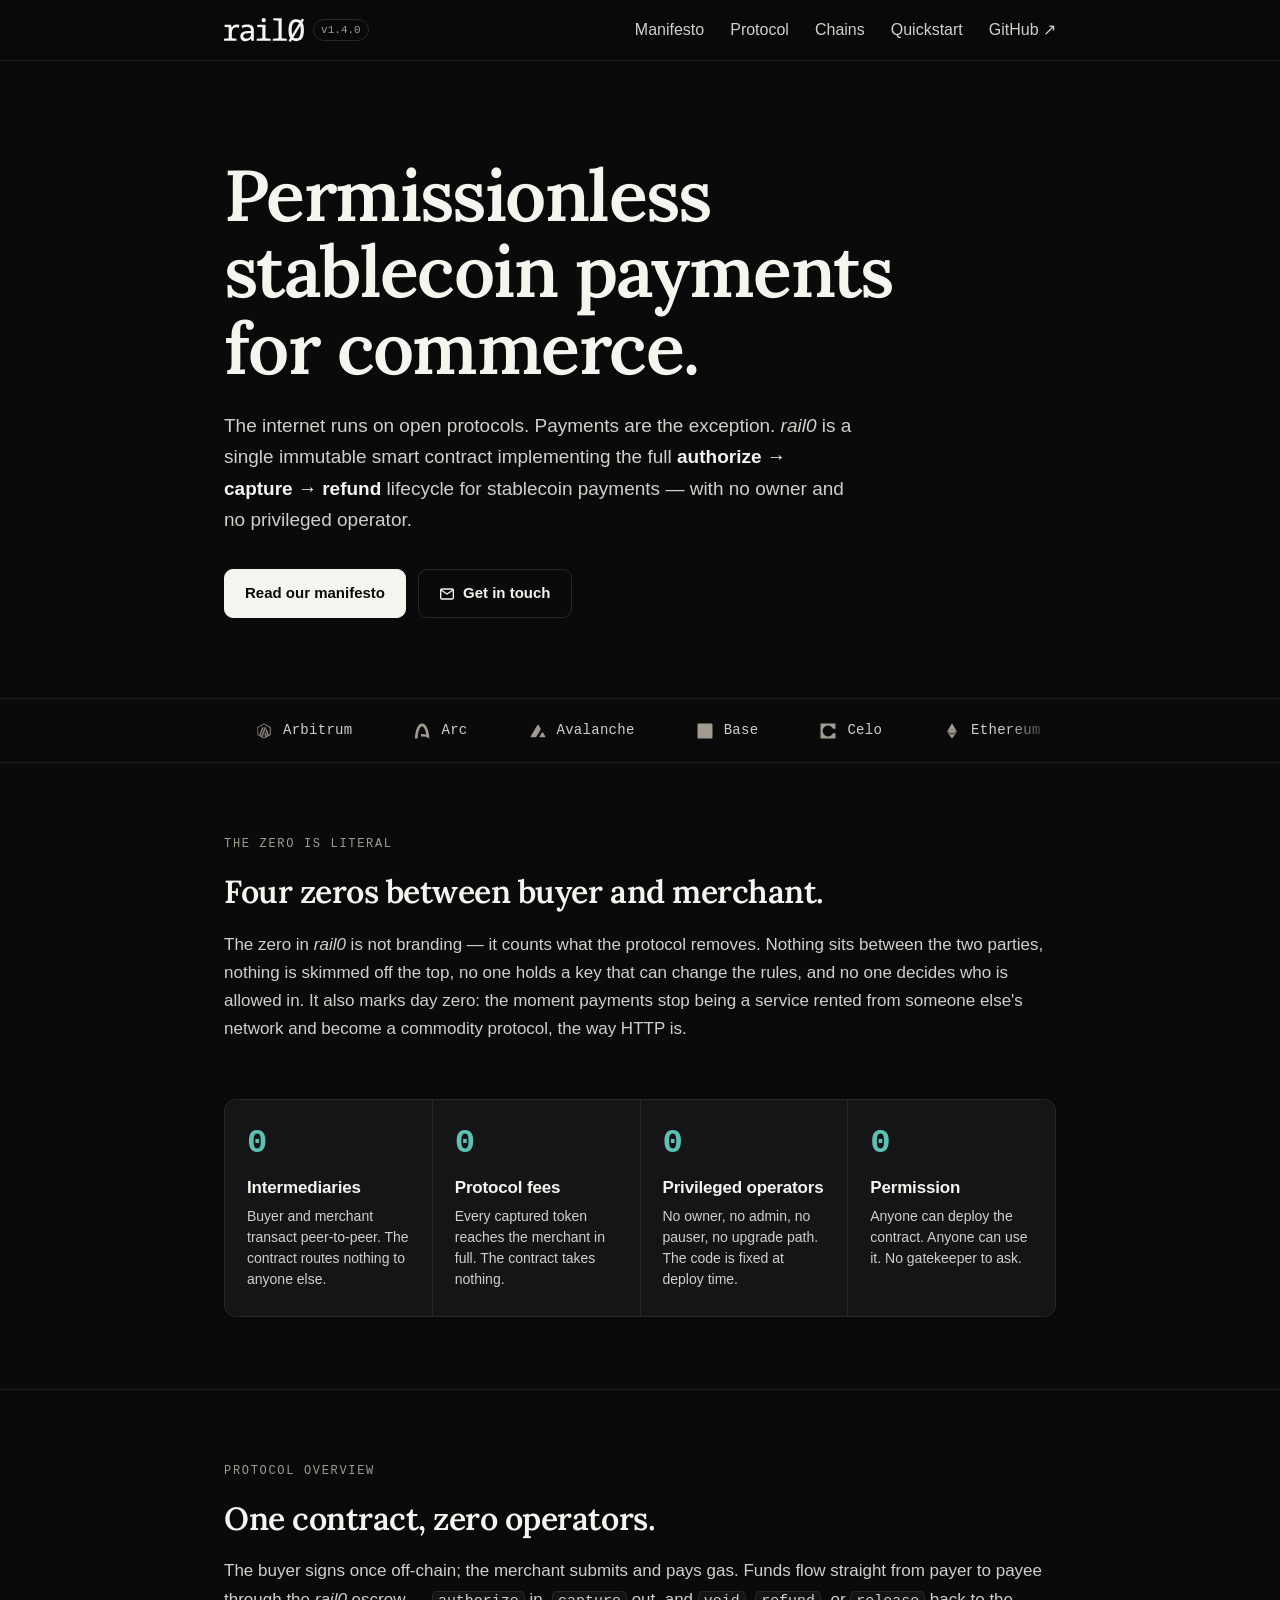
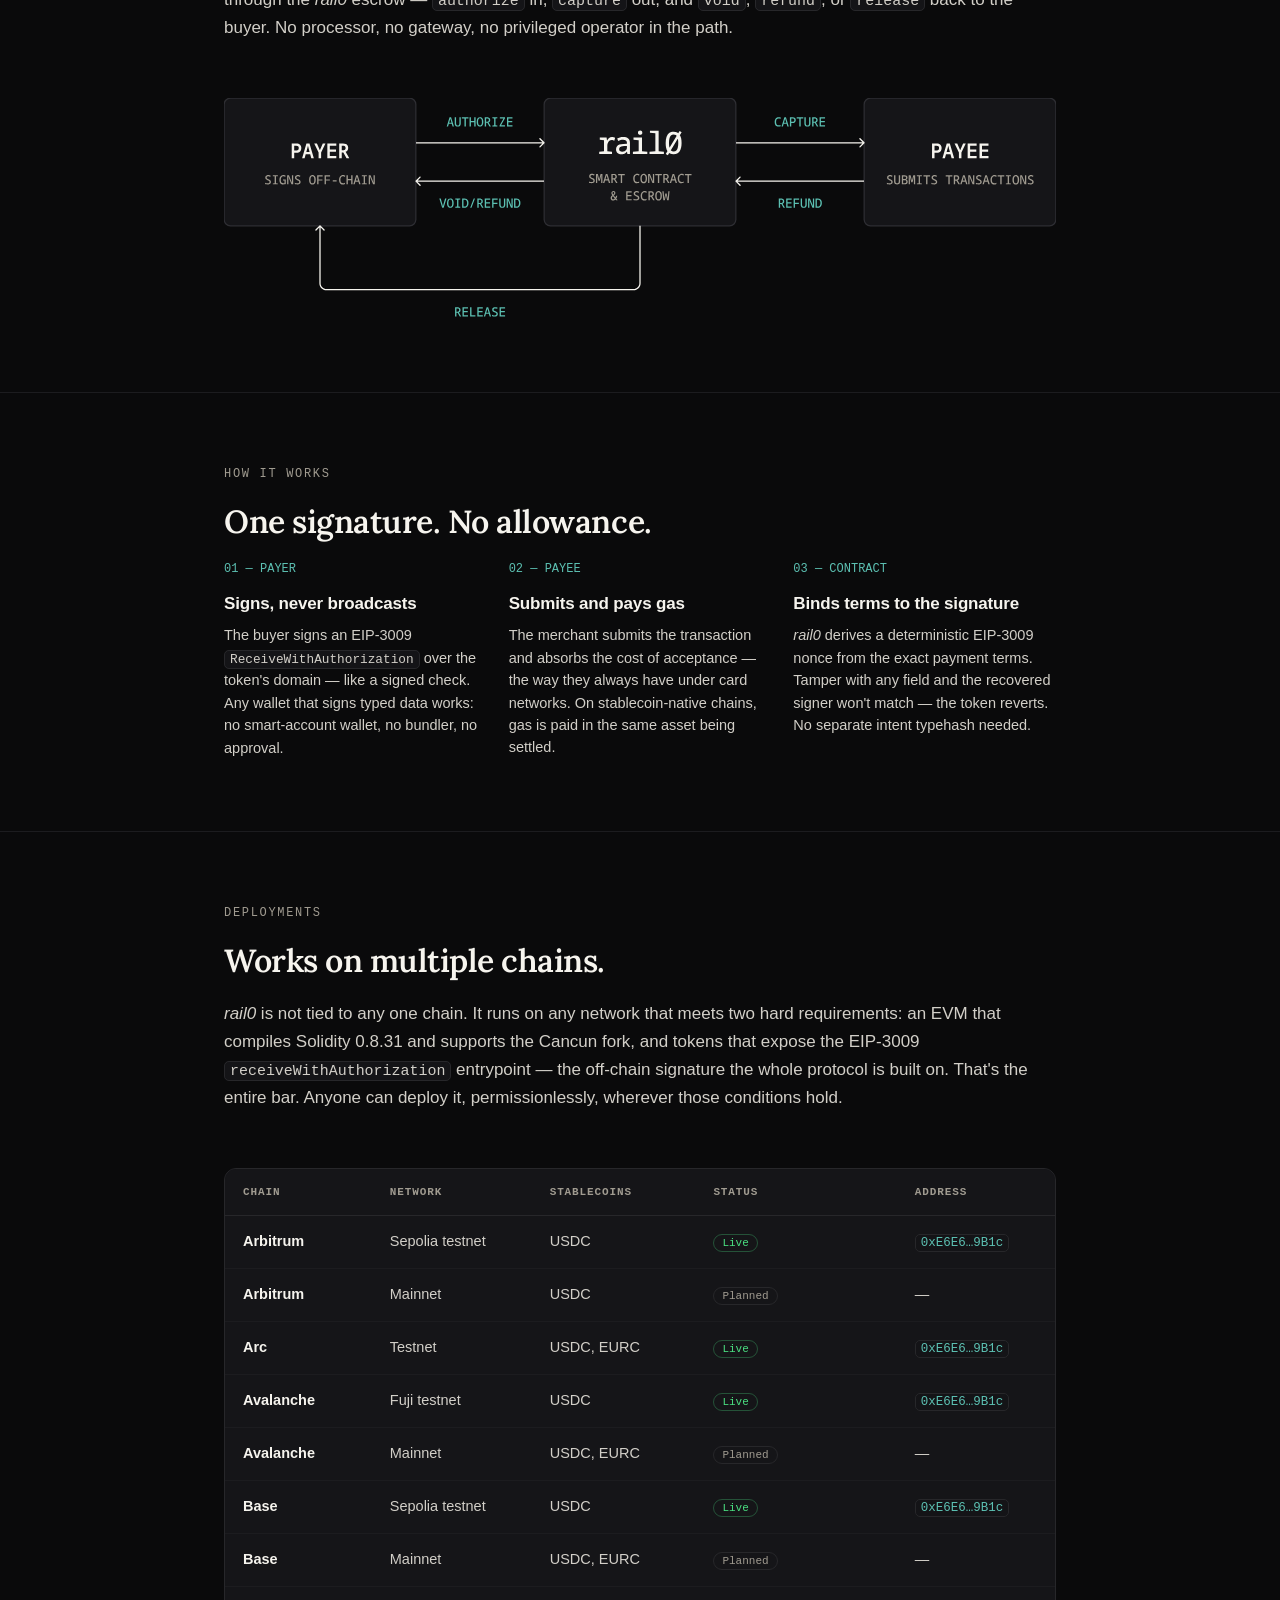
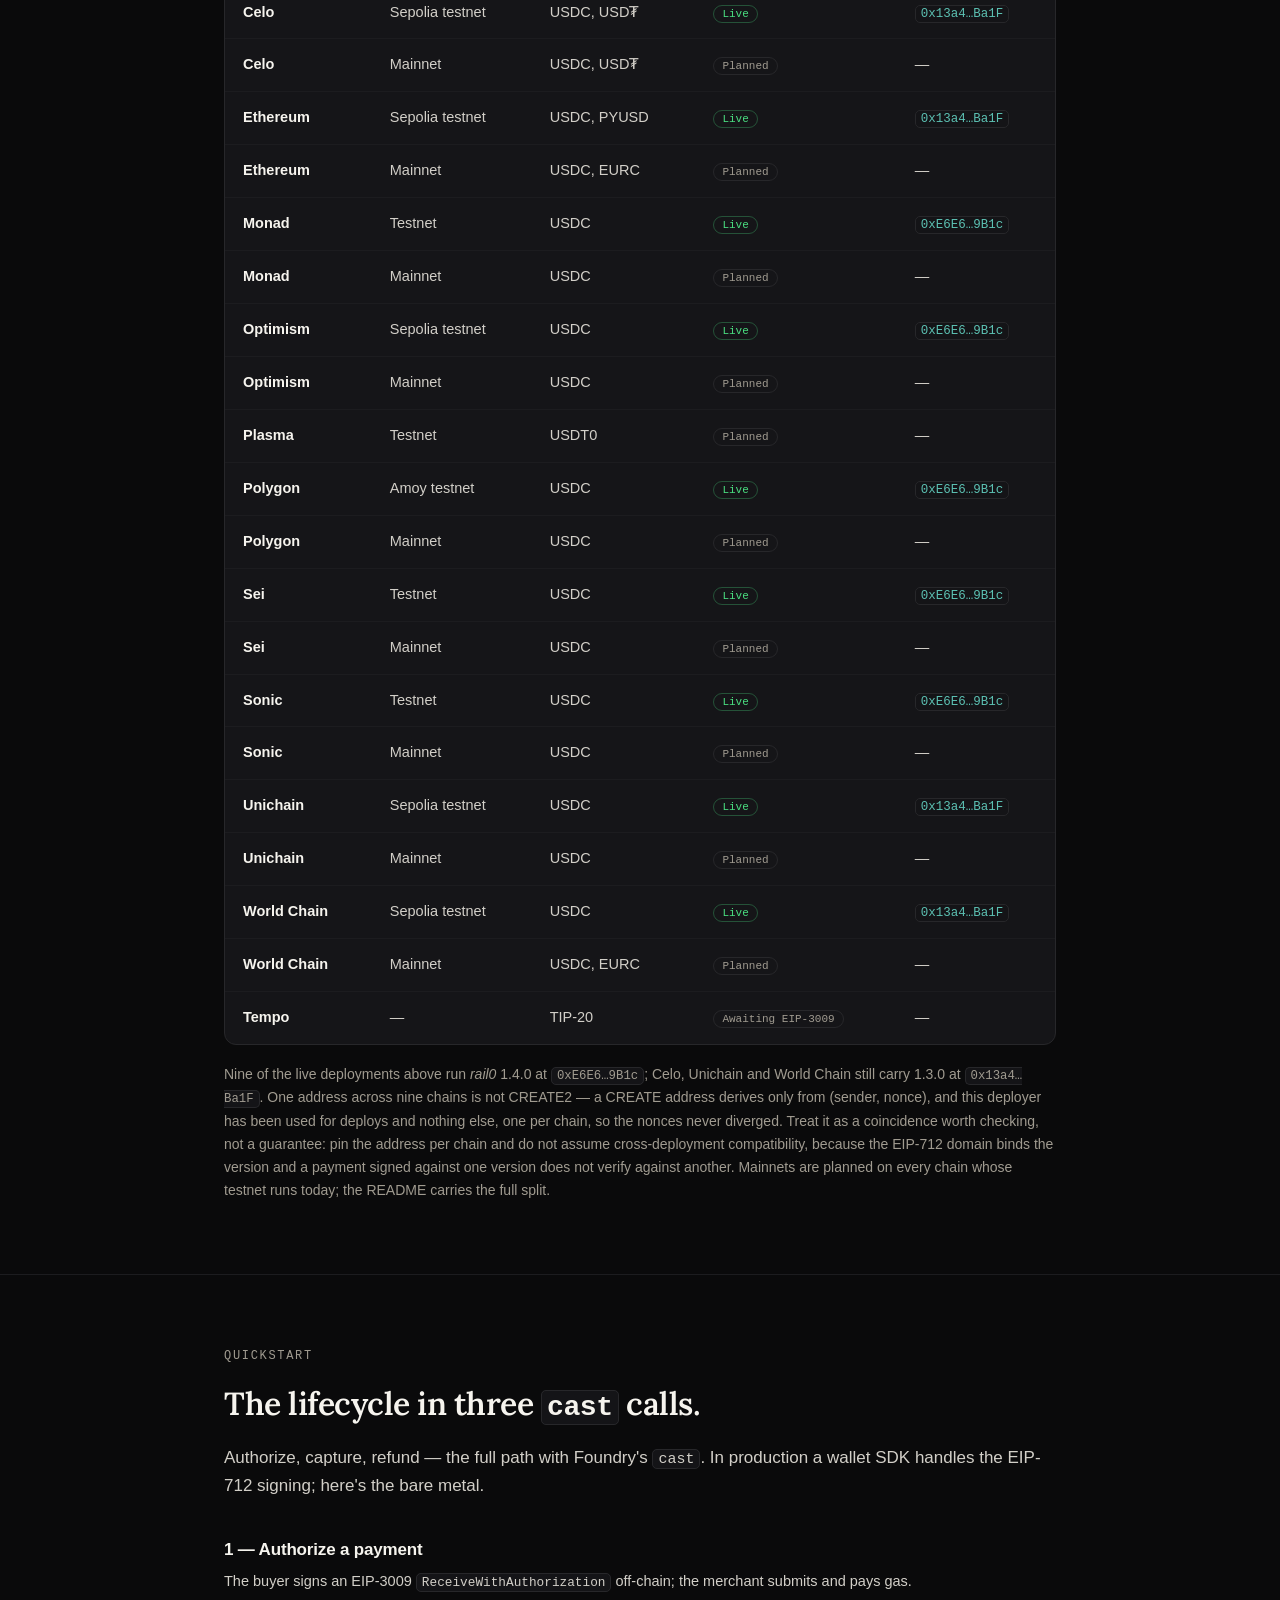
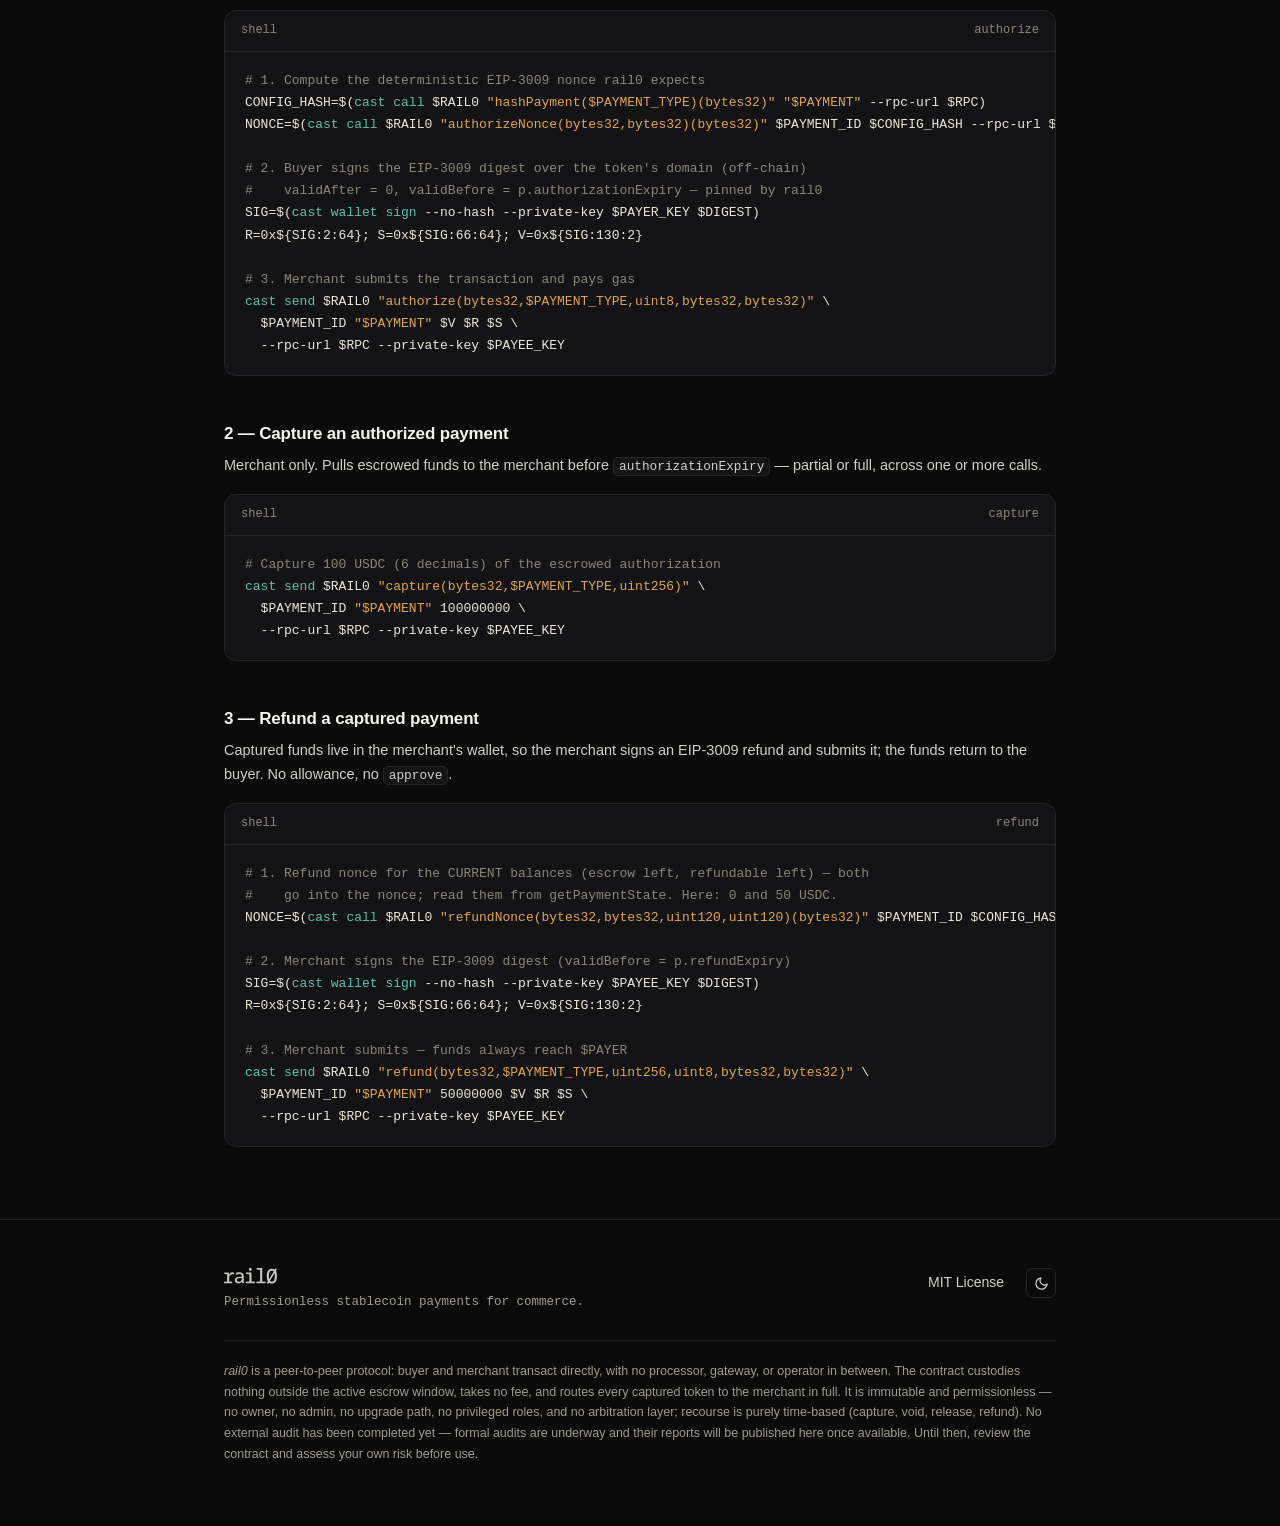
==== commit 93ef1a44: "docs: Ethereum Sepolia is live, and it breaks the shared-address rule RAIL0 1.4.0 is deployed on Eth" ====
--- a/docs/index.html
+++ b/docs/index.html
@@ -97,7 +97,7 @@
               <li><svg class="logo" width="16" height="16" viewBox="0 0 24 24" fill="currentColor" aria-hidden="true"><path fill="currentColor" d="M7.515 19.56H4.492c-.637 0-.952 0-1.142-.114a.7.7 0 0 1-.248-.245.7.7 0 0 1-.101-.327c-.012-.216.145-.475.46-1l7.47-12.461c.32-.53.484-.794.687-.891a.79.79 0 0 1 .697 0c.202.097.36.361.675.89l1.542 2.538.005.011c.253.36.454.75.596 1.16.085.325.085.676 0 1.005a4.7 4.7 0 0 1-.596 1.172l-3.926 6.567-.011.021a4.7 4.7 0 0 1-.766 1.08 2.4 2.4 0 0 1-.927.513c-.32.08-.676.08-1.392.08m7.647 0h4.33c.648 0 .968 0 1.16-.12a.7.7 0 0 0 .246-.244.7.7 0 0 0 .101-.327c.012-.21-.14-.459-.443-.951l-.034-.053-2.171-3.51-.023-.043c-.304-.487-.461-.735-.658-.832a.77.77 0 0 0-.692 0c-.202.097-.36.357-.675.874l-2.172 3.516v.011c-.32.517-.477.777-.466.988a.7.7 0 0 0 .102.329c.06.1.145.185.246.248.187.113.507.113 1.149.113"/></svg>Avalanche</li>
               <li><svg class="logo" width="16" height="16" viewBox="0 0 24 24" fill="currentColor" aria-hidden="true"><path fill="currentColor" d="M3 4.706c0-.585 0-.877.11-1.101.106-.215.28-.39.496-.495C3.83 3 4.122 3 4.706 3h14.588c.585 0 .876 0 1.101.11.215.105.389.28.494.495.111.225.111.517.111 1.101v14.588c0 .585 0 .876-.11 1.101-.106.215-.28.389-.495.494-.225.111-.517.111-1.101.111H4.706c-.585 0-.876 0-1.101-.11a1.08 1.08 0 0 1-.494-.495C3 20.17 3 19.878 3 19.294z"/></svg>Base</li>
               <li class="live"><svg class="logo" width="16" height="16" viewBox="0 0 24 24" fill="currentColor" aria-hidden="true"><path fill="currentColor" d="M3 3h18v6.429h-3.111a6.429 6.429 0 1 0 0 5.142H21V21H3z"/></svg>Celo</li>
-              <li><svg class="logo" width="16" height="16" viewBox="0 0 24 24" fill="currentColor" aria-hidden="true"><path fill="currentColor" d="M12 3v6.652l5.625 2.516zm0 0-5.625 9.166L12 9.652zm0 13.478V21l5.625-7.785zM12 21v-4.522l-5.625-3.263z"/> <path fill="currentColor" d="m12 15.43 5.625-3.263L12 9.652zm-5.625-3.263L12 15.43V9.652z"/> <path fill="currentColor" fill-rule="evenodd" d="m12 15.43-5.625-3.262L12 3l5.625 9.166zm-5.25-3.528 5.162-8.41v6.115zm-.077.229 5.239-2.327v5.364zm5.418-2.327v5.364l5.233-3.037zm0-.197 5.162 2.295-5.162-8.41z" clip-rule="evenodd"/> <path fill="currentColor" fill-rule="evenodd" d="m12 16.407-5.625-3.195L12 21l5.625-7.789zm-4.995-2.633 4.906 2.79v4.005zm5.085 2.79v4.005l4.904-6.795z" clip-rule="evenodd"/></svg>Ethereum</li>
+              <li class="live"><svg class="logo" width="16" height="16" viewBox="0 0 24 24" fill="currentColor" aria-hidden="true"><path fill="currentColor" d="M12 3v6.652l5.625 2.516zm0 0-5.625 9.166L12 9.652zm0 13.478V21l5.625-7.785zM12 21v-4.522l-5.625-3.263z"/> <path fill="currentColor" d="m12 15.43 5.625-3.263L12 9.652zm-5.625-3.263L12 15.43V9.652z"/> <path fill="currentColor" fill-rule="evenodd" d="m12 15.43-5.625-3.262L12 3l5.625 9.166zm-5.25-3.528 5.162-8.41v6.115zm-.077.229 5.239-2.327v5.364zm5.418-2.327v5.364l5.233-3.037zm0-.197 5.162 2.295-5.162-8.41z" clip-rule="evenodd"/> <path fill="currentColor" fill-rule="evenodd" d="m12 16.407-5.625-3.195L12 21l5.625-7.789zm-4.995-2.633 4.906 2.79v4.005zm5.085 2.79v4.005l4.904-6.795z" clip-rule="evenodd"/></svg>Ethereum</li>
               <li class="live"><svg class="logo" width="16" height="16" viewBox="0 0 24 24" fill="currentColor" aria-hidden="true"><path fill="currentColor" d="M12 3C9.40096 3 3 9.40082 3 12C3 14.5991 9.40096 21 12 21C14.5989 21 21 14.599 21 12C21 9.40093 14.599 3 12 3ZM10.5975 17.1464C9.5015 16.8478 6.55489 11.6934 6.85359 10.5974C7.15229 9.50142 12.3065 6.55489 13.4025 6.85357C14.4985 7.15223 17.4451 12.3065 17.1464 13.4025C16.8477 14.4985 11.6934 17.4451 10.5975 17.1464Z"/></svg>Monad</li>
               <li><svg class="logo" width="16" height="16" viewBox="0 0 24 24" fill="currentColor" aria-hidden="true"><path fill="currentColor" fill-rule="evenodd" d="M3.966 15.8q.979.7 2.512.7 1.854 0 2.962-.838 1.108-.85 1.559-2.562.27-1.05.464-2.163.063-.398.064-.663 0-.874-.451-1.499a2.7 2.7 0 0 0-1.237-.95Q9.053 7.5 8.062 7.5q-3.644 0-4.52 3.437a40 40 0 0 0-.477 2.163q-.058.335-.065.674 0 1.314.966 2.026m4.65-2.775c-.247.957-.926 1.58-1.958 1.58-1.02 0-1.368-.69-1.184-1.58a27 27 0 0 1 .464-2.05c.265-1.034.89-1.58 1.956-1.58 1.017 0 1.348.68 1.173 1.58a30 30 0 0 1-.451 2.05m3.902 3.385q.076.09.214.089h1.704a.38.38 0 0 0 .238-.089.36.36 0 0 0 .138-.232l.538-2.52h1.733c1.094 0 1.95-.53 2.576-1.002q.953-.707 1.266-2.186.075-.348.075-.67 0-1.117-.851-1.71-.84-.591-2.23-.591h-3.333a.38.38 0 0 0-.238.09.38.38 0 0 0-.138.232l-1.73 8.356a.3.3 0 0 0 .038.232m6.09-5.966c-.157.689-.757 1.319-1.462 1.319h-1.44l.496-2.369h1.503c.512 0 .94.102.94.665q0 .165-.037.385" clip-rule="evenodd"/></svg>Optimism</li>
               <li><svg class="logo" width="16" height="16" viewBox="0 0 24 24" fill="currentColor" aria-hidden="true"><path fill="currentColor" d="M21 12.048q0 .137-.004.274H16.62v-.2h-4.214l.002-.123-.002-.124h4.214v-.198h4.373q.008.185.008.371m-8.669-.898 4.123-.507.025.198 4.354-.536a9 9 0 0 0-.147-.632l-4.286.528.024.198-4.142.51q.027.12.05.244zm-.215-.798 3.94-.984.049.193 4.182-1.044a10 10 0 0 0-.278-.596l-4.06 1.014.05.193-3.974.993q.048.115.091.233zm-.35-.747 3.685-1.39.07.186 3.898-1.472a9 9 0 0 0-.4-.54l-3.726 1.407.07.186-3.728 1.408q.069.105.132.215m-.483-.69 3.254-1.697.091.178 3.598-1.876a9 9 0 0 0-.515-.46L14.33 6.822l.09.177-3.308 1.725q.087.094.17.19zm-.785-.746 2.946-1.874.107.169 3.251-2.068a9 9 0 0 0-.628-.365l-2.97 1.889.107.168-3.031 1.927q.11.075.218.155zm-.696-.436 2.47-2.024.126.154 2.78-2.282a9 9 0 0 0-.723-.24L11.99 5.363l.127.154-2.56 2.099q.126.056.247.117m-.921-.358 1.95-1.941.14.14 2.477-2.462a9 9 0 0 0-.817-.098L10.52 5.117l.14.14-2.06 2.05q.142.03.283.068m-1.079-.163L9.36 5.327l.153.126L11.536 3a9 9 0 0 0-.91.089L9.013 5.043l.154.126-1.684 2.042a5 5 0 0 1 .32 0m-.932.056 1.198-1.854.167.108L9.684 3.28q-.498.129-.97.312L7.694 5.17l.167.109-1.327 2.054q.166-.039.336-.066zm-1.035.288.862-1.615.175.094 1.14-2.137q-.55.268-1.054.605L6.303 5.73l.176.094-1.014 1.9a5 5 0 0 1 .37-.168zm-.743.38.367-1.04.187.066.712-2.021a9 9 0 0 0-1.014.937l-.306.87.187.066-.48 1.361q.169-.127.346-.238zm-.914.744.162-.756.194.041.326-1.522a9 9 0 0 0-.906 1.397l.145.032-.297 1.251a5 5 0 0 1 .376-.443m-.67.884V8.562C3.264 9.202 3.092 10 3 10.78a4.8 4.8 0 0 1 .507-1.216m-.501 3.68a9 9 0 0 0 .494 1.92v-.74a4.8 4.8 0 0 1-.494-1.18m.826 1.675.26 1.21-.145.03q.39.745.906 1.398l-.326-1.522-.194.041-.165-.765a5 5 0 0 1-.336-.394zm.903.9.483 1.368-.188.066.306.87q.472.507 1.015.937l-.712-2.02-.188.066-.368-1.045a5 5 0 0 1-.346-.24zm.72.452 1.017 1.905-.176.094.655 1.228q.506.337 1.055.605l-1.14-2.136-.177.093-.864-1.619a5 5 0 0 1-.371-.17zm1.07.393 1.329 2.057-.167.108 1.02 1.58q.473.181.969.31l-1.448-2.241-.167.108-1.2-1.857a5 5 0 0 1-.337-.066zm.95.125 1.683 2.042-.153.126 1.612 1.954q.448.068.91.089l-2.024-2.455-.154.127-1.555-1.885q-.085.003-.171.002l-.15-.002zm1.116-.096 2.059 2.048-.14.14 2.113 2.103q.416-.03.818-.097l-2.477-2.464-.14.142-1.95-1.94a5 5 0 0 1-.283.068m.96-.306 2.556 2.097-.126.154 2.466 2.023q.369-.105.724-.241l-2.782-2.281-.127.154-2.466-2.024q-.12.063-.246.118m.725-.4 3.027 1.926-.107.168 2.968 1.888q.323-.171.628-.365l-3.25-2.068-.108.168-2.942-1.87a5 5 0 0 1-.218.155zm.834-.709 3.305 1.723-.092.177 3.382 1.762q.267-.22.515-.46l-3.598-1.876-.091.178-3.25-1.694q-.082.099-.17.19zm.523-.667 3.723 1.407-.07.186 3.725 1.407q.21-.263.4-.54l-3.897-1.472-.07.187-3.68-1.39a5 5 0 0 1-.131.215m.39-.73 3.966.99-.048.194L20 16.079q.15-.292.278-.596L16.1 14.44l-.049.193-3.935-.983q-.044.117-.091.232m.258-.787 4.136.508-.025.198 4.286.528q.085-.313.148-.632l-4.354-.536-.025.198-4.117-.507a5 5 0 0 1-.05.244z"/></svg>Plasma</li>
@@ -114,7 +114,7 @@
               <li><svg class="logo" width="16" height="16" viewBox="0 0 24 24" fill="currentColor" aria-hidden="true"><path fill="currentColor" d="M7.515 19.56H4.492c-.637 0-.952 0-1.142-.114a.7.7 0 0 1-.248-.245.7.7 0 0 1-.101-.327c-.012-.216.145-.475.46-1l7.47-12.461c.32-.53.484-.794.687-.891a.79.79 0 0 1 .697 0c.202.097.36.361.675.89l1.542 2.538.005.011c.253.36.454.75.596 1.16.085.325.085.676 0 1.005a4.7 4.7 0 0 1-.596 1.172l-3.926 6.567-.011.021a4.7 4.7 0 0 1-.766 1.08 2.4 2.4 0 0 1-.927.513c-.32.08-.676.08-1.392.08m7.647 0h4.33c.648 0 .968 0 1.16-.12a.7.7 0 0 0 .246-.244.7.7 0 0 0 .101-.327c.012-.21-.14-.459-.443-.951l-.034-.053-2.171-3.51-.023-.043c-.304-.487-.461-.735-.658-.832a.77.77 0 0 0-.692 0c-.202.097-.36.357-.675.874l-2.172 3.516v.011c-.32.517-.477.777-.466.988a.7.7 0 0 0 .102.329c.06.1.145.185.246.248.187.113.507.113 1.149.113"/></svg>Avalanche</li>
               <li><svg class="logo" width="16" height="16" viewBox="0 0 24 24" fill="currentColor" aria-hidden="true"><path fill="currentColor" d="M3 4.706c0-.585 0-.877.11-1.101.106-.215.28-.39.496-.495C3.83 3 4.122 3 4.706 3h14.588c.585 0 .876 0 1.101.11.215.105.389.28.494.495.111.225.111.517.111 1.101v14.588c0 .585 0 .876-.11 1.101-.106.215-.28.389-.495.494-.225.111-.517.111-1.101.111H4.706c-.585 0-.876 0-1.101-.11a1.08 1.08 0 0 1-.494-.495C3 20.17 3 19.878 3 19.294z"/></svg>Base</li>
               <li class="live"><svg class="logo" width="16" height="16" viewBox="0 0 24 24" fill="currentColor" aria-hidden="true"><path fill="currentColor" d="M3 3h18v6.429h-3.111a6.429 6.429 0 1 0 0 5.142H21V21H3z"/></svg>Celo</li>
-              <li><svg class="logo" width="16" height="16" viewBox="0 0 24 24" fill="currentColor" aria-hidden="true"><path fill="currentColor" d="M12 3v6.652l5.625 2.516zm0 0-5.625 9.166L12 9.652zm0 13.478V21l5.625-7.785zM12 21v-4.522l-5.625-3.263z"/> <path fill="currentColor" d="m12 15.43 5.625-3.263L12 9.652zm-5.625-3.263L12 15.43V9.652z"/> <path fill="currentColor" fill-rule="evenodd" d="m12 15.43-5.625-3.262L12 3l5.625 9.166zm-5.25-3.528 5.162-8.41v6.115zm-.077.229 5.239-2.327v5.364zm5.418-2.327v5.364l5.233-3.037zm0-.197 5.162 2.295-5.162-8.41z" clip-rule="evenodd"/> <path fill="currentColor" fill-rule="evenodd" d="m12 16.407-5.625-3.195L12 21l5.625-7.789zm-4.995-2.633 4.906 2.79v4.005zm5.085 2.79v4.005l4.904-6.795z" clip-rule="evenodd"/></svg>Ethereum</li>
+              <li class="live"><svg class="logo" width="16" height="16" viewBox="0 0 24 24" fill="currentColor" aria-hidden="true"><path fill="currentColor" d="M12 3v6.652l5.625 2.516zm0 0-5.625 9.166L12 9.652zm0 13.478V21l5.625-7.785zM12 21v-4.522l-5.625-3.263z"/> <path fill="currentColor" d="m12 15.43 5.625-3.263L12 9.652zm-5.625-3.263L12 15.43V9.652z"/> <path fill="currentColor" fill-rule="evenodd" d="m12 15.43-5.625-3.262L12 3l5.625 9.166zm-5.25-3.528 5.162-8.41v6.115zm-.077.229 5.239-2.327v5.364zm5.418-2.327v5.364l5.233-3.037zm0-.197 5.162 2.295-5.162-8.41z" clip-rule="evenodd"/> <path fill="currentColor" fill-rule="evenodd" d="m12 16.407-5.625-3.195L12 21l5.625-7.789zm-4.995-2.633 4.906 2.79v4.005zm5.085 2.79v4.005l4.904-6.795z" clip-rule="evenodd"/></svg>Ethereum</li>
               <li class="live"><svg class="logo" width="16" height="16" viewBox="0 0 24 24" fill="currentColor" aria-hidden="true"><path fill="currentColor" d="M12 3C9.40096 3 3 9.40082 3 12C3 14.5991 9.40096 21 12 21C14.5989 21 21 14.599 21 12C21 9.40093 14.599 3 12 3ZM10.5975 17.1464C9.5015 16.8478 6.55489 11.6934 6.85359 10.5974C7.15229 9.50142 12.3065 6.55489 13.4025 6.85357C14.4985 7.15223 17.4451 12.3065 17.1464 13.4025C16.8477 14.4985 11.6934 17.4451 10.5975 17.1464Z"/></svg>Monad</li>
               <li><svg class="logo" width="16" height="16" viewBox="0 0 24 24" fill="currentColor" aria-hidden="true"><path fill="currentColor" fill-rule="evenodd" d="M3.966 15.8q.979.7 2.512.7 1.854 0 2.962-.838 1.108-.85 1.559-2.562.27-1.05.464-2.163.063-.398.064-.663 0-.874-.451-1.499a2.7 2.7 0 0 0-1.237-.95Q9.053 7.5 8.062 7.5q-3.644 0-4.52 3.437a40 40 0 0 0-.477 2.163q-.058.335-.065.674 0 1.314.966 2.026m4.65-2.775c-.247.957-.926 1.58-1.958 1.58-1.02 0-1.368-.69-1.184-1.58a27 27 0 0 1 .464-2.05c.265-1.034.89-1.58 1.956-1.58 1.017 0 1.348.68 1.173 1.58a30 30 0 0 1-.451 2.05m3.902 3.385q.076.09.214.089h1.704a.38.38 0 0 0 .238-.089.36.36 0 0 0 .138-.232l.538-2.52h1.733c1.094 0 1.95-.53 2.576-1.002q.953-.707 1.266-2.186.075-.348.075-.67 0-1.117-.851-1.71-.84-.591-2.23-.591h-3.333a.38.38 0 0 0-.238.09.38.38 0 0 0-.138.232l-1.73 8.356a.3.3 0 0 0 .038.232m6.09-5.966c-.157.689-.757 1.319-1.462 1.319h-1.44l.496-2.369h1.503c.512 0 .94.102.94.665q0 .165-.037.385" clip-rule="evenodd"/></svg>Optimism</li>
               <li><svg class="logo" width="16" height="16" viewBox="0 0 24 24" fill="currentColor" aria-hidden="true"><path fill="currentColor" d="M21 12.048q0 .137-.004.274H16.62v-.2h-4.214l.002-.123-.002-.124h4.214v-.198h4.373q.008.185.008.371m-8.669-.898 4.123-.507.025.198 4.354-.536a9 9 0 0 0-.147-.632l-4.286.528.024.198-4.142.51q.027.12.05.244zm-.215-.798 3.94-.984.049.193 4.182-1.044a10 10 0 0 0-.278-.596l-4.06 1.014.05.193-3.974.993q.048.115.091.233zm-.35-.747 3.685-1.39.07.186 3.898-1.472a9 9 0 0 0-.4-.54l-3.726 1.407.07.186-3.728 1.408q.069.105.132.215m-.483-.69 3.254-1.697.091.178 3.598-1.876a9 9 0 0 0-.515-.46L14.33 6.822l.09.177-3.308 1.725q.087.094.17.19zm-.785-.746 2.946-1.874.107.169 3.251-2.068a9 9 0 0 0-.628-.365l-2.97 1.889.107.168-3.031 1.927q.11.075.218.155zm-.696-.436 2.47-2.024.126.154 2.78-2.282a9 9 0 0 0-.723-.24L11.99 5.363l.127.154-2.56 2.099q.126.056.247.117m-.921-.358 1.95-1.941.14.14 2.477-2.462a9 9 0 0 0-.817-.098L10.52 5.117l.14.14-2.06 2.05q.142.03.283.068m-1.079-.163L9.36 5.327l.153.126L11.536 3a9 9 0 0 0-.91.089L9.013 5.043l.154.126-1.684 2.042a5 5 0 0 1 .32 0m-.932.056 1.198-1.854.167.108L9.684 3.28q-.498.129-.97.312L7.694 5.17l.167.109-1.327 2.054q.166-.039.336-.066zm-1.035.288.862-1.615.175.094 1.14-2.137q-.55.268-1.054.605L6.303 5.73l.176.094-1.014 1.9a5 5 0 0 1 .37-.168zm-.743.38.367-1.04.187.066.712-2.021a9 9 0 0 0-1.014.937l-.306.87.187.066-.48 1.361q.169-.127.346-.238zm-.914.744.162-.756.194.041.326-1.522a9 9 0 0 0-.906 1.397l.145.032-.297 1.251a5 5 0 0 1 .376-.443m-.67.884V8.562C3.264 9.202 3.092 10 3 10.78a4.8 4.8 0 0 1 .507-1.216m-.501 3.68a9 9 0 0 0 .494 1.92v-.74a4.8 4.8 0 0 1-.494-1.18m.826 1.675.26 1.21-.145.03q.39.745.906 1.398l-.326-1.522-.194.041-.165-.765a5 5 0 0 1-.336-.394zm.903.9.483 1.368-.188.066.306.87q.472.507 1.015.937l-.712-2.02-.188.066-.368-1.045a5 5 0 0 1-.346-.24zm.72.452 1.017 1.905-.176.094.655 1.228q.506.337 1.055.605l-1.14-2.136-.177.093-.864-1.619a5 5 0 0 1-.371-.17zm1.07.393 1.329 2.057-.167.108 1.02 1.58q.473.181.969.31l-1.448-2.241-.167.108-1.2-1.857a5 5 0 0 1-.337-.066zm.95.125 1.683 2.042-.153.126 1.612 1.954q.448.068.91.089l-2.024-2.455-.154.127-1.555-1.885q-.085.003-.171.002l-.15-.002zm1.116-.096 2.059 2.048-.14.14 2.113 2.103q.416-.03.818-.097l-2.477-2.464-.14.142-1.95-1.94a5 5 0 0 1-.283.068m.96-.306 2.556 2.097-.126.154 2.466 2.023q.369-.105.724-.241l-2.782-2.281-.127.154-2.466-2.024q-.12.063-.246.118m.725-.4 3.027 1.926-.107.168 2.968 1.888q.323-.171.628-.365l-3.25-2.068-.108.168-2.942-1.87a5 5 0 0 1-.218.155zm.834-.709 3.305 1.723-.092.177 3.382 1.762q.267-.22.515-.46l-3.598-1.876-.091.178-3.25-1.694q-.082.099-.17.19zm.523-.667 3.723 1.407-.07.186 3.725 1.407q.21-.263.4-.54l-3.897-1.472-.07.187-3.68-1.39a5 5 0 0 1-.131.215m.39-.73 3.966.99-.048.194L20 16.079q.15-.292.278-.596L16.1 14.44l-.049.193-3.935-.983q-.044.117-.091.232m.258-.787 4.136.508-.025.198 4.286.528q.085-.313.148-.632l-4.354-.536-.025.198-4.117-.507a5 5 0 0 1-.05.244z"/></svg>Plasma</li>
@@ -305,6 +305,13 @@
                 <td>USDC, USD₮</td>
                 <td><span class="tag">Planned</span></td>
                 <td>—</td>
+              </tr>
+              <tr>
+                <td>Ethereum</td>
+                <td>Sepolia testnet</td>
+                <td>USDC, PYUSD</td>
+                <td><span class="tag live">Live</span></td>
+                <td><a href="https://eth-sepolia.blockscout.com/address/0x13a46eDDBE6105f5c055A2C8729b773C9C7BBa1F"><code>0x13a4…Ba1F</code></a></td>
               </tr>
               <tr>
                 <td>Ethereum</td>
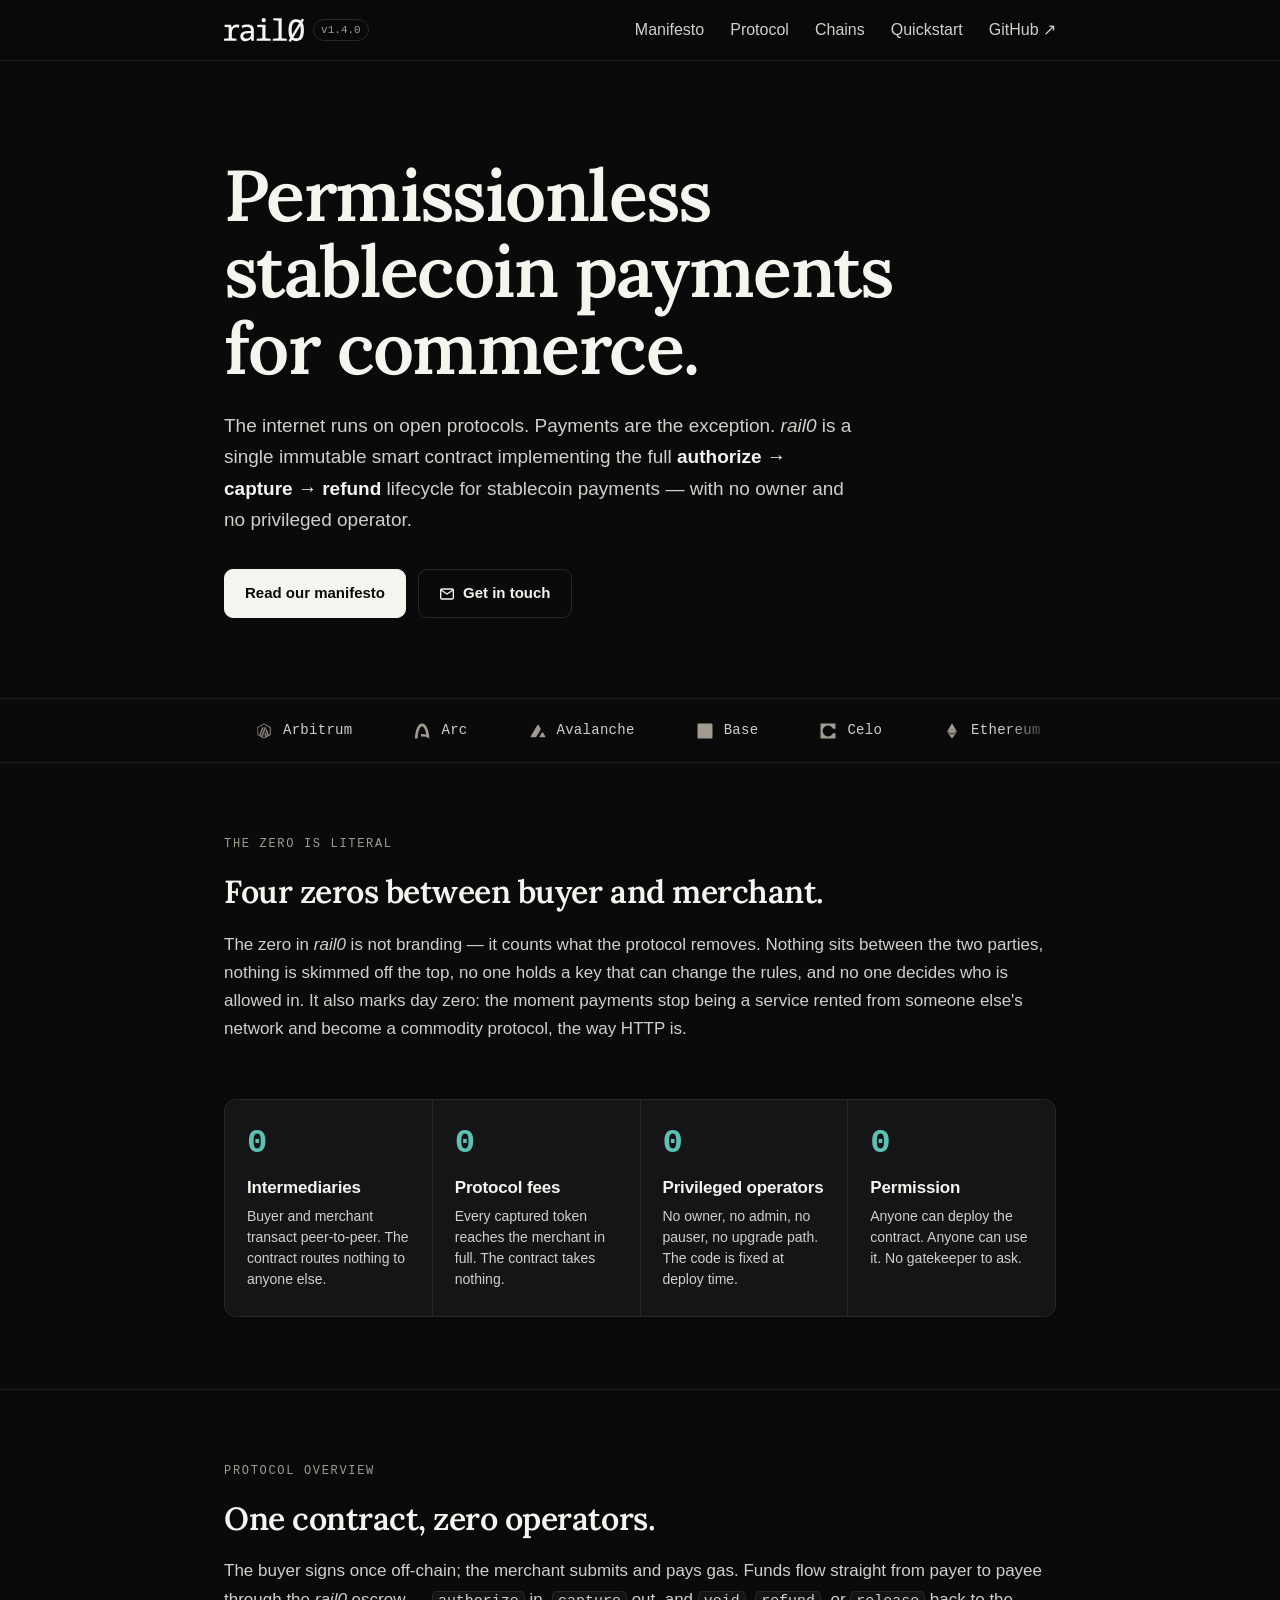
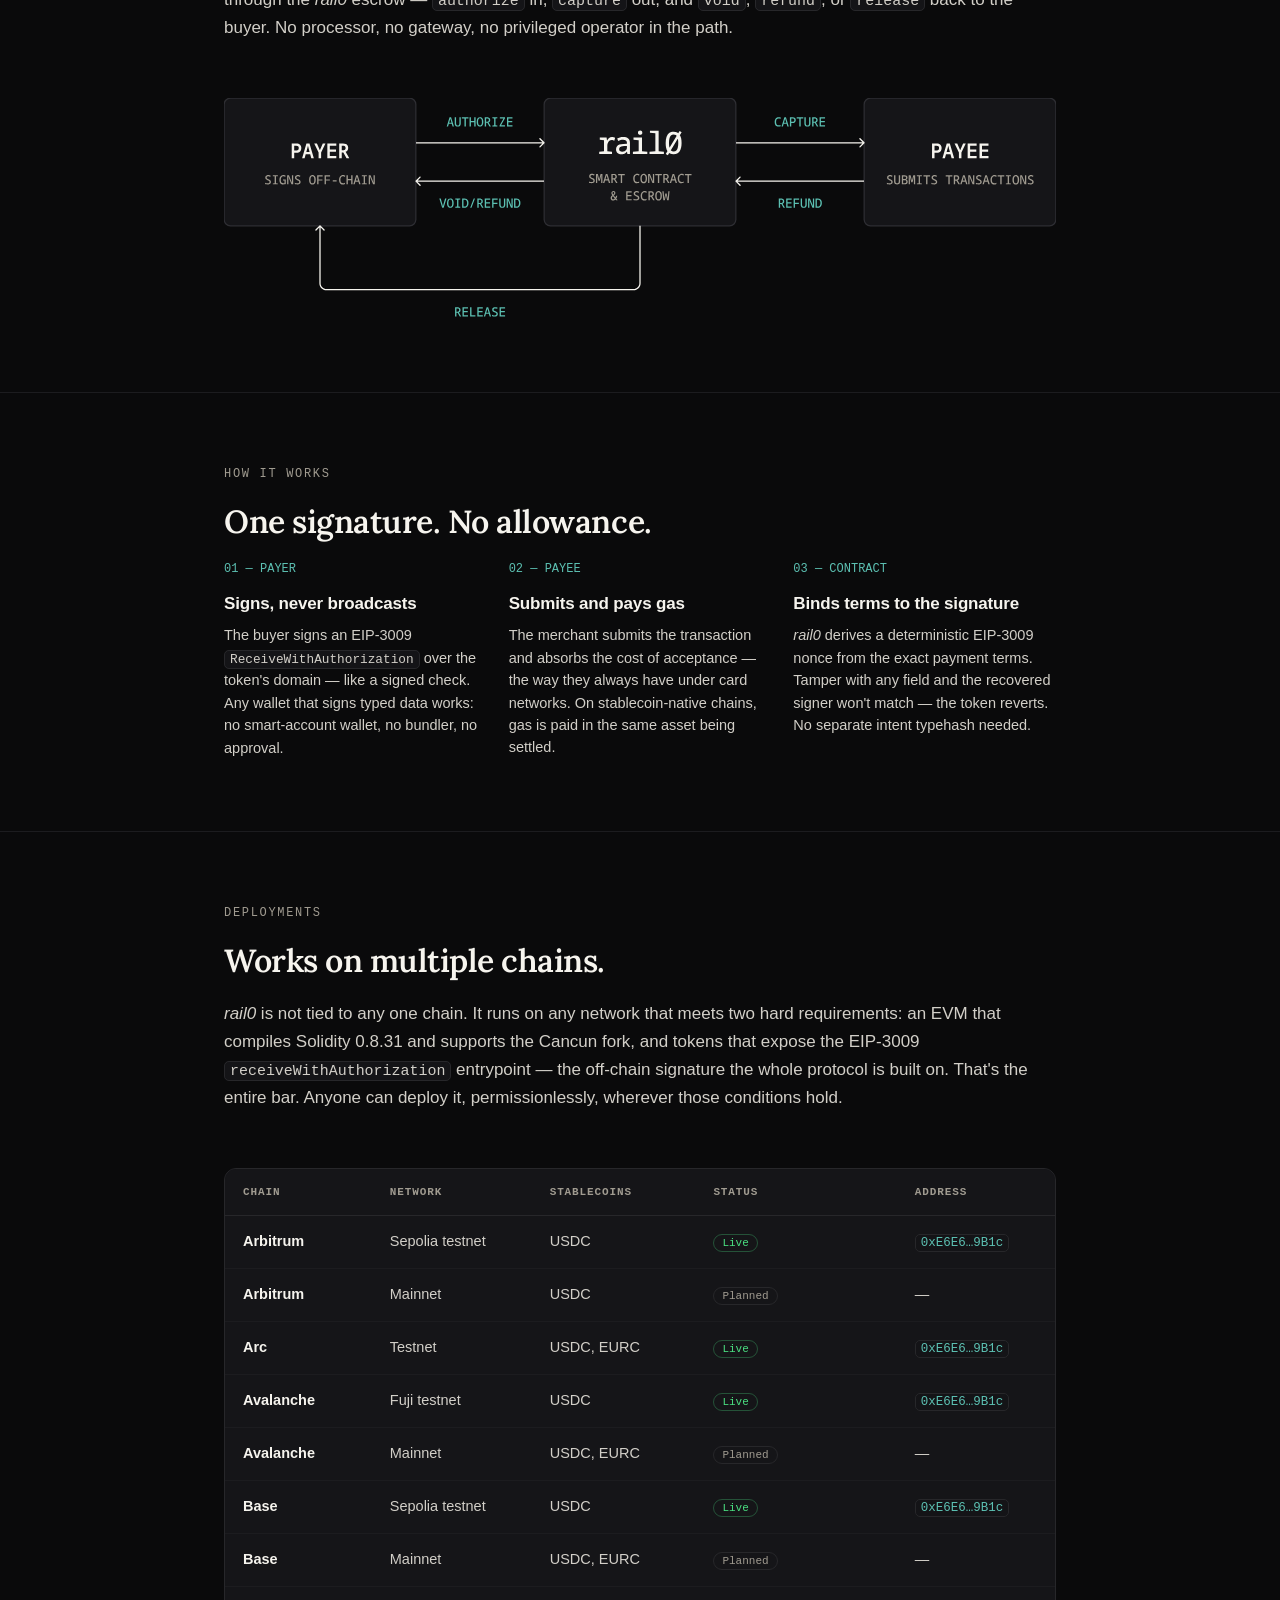
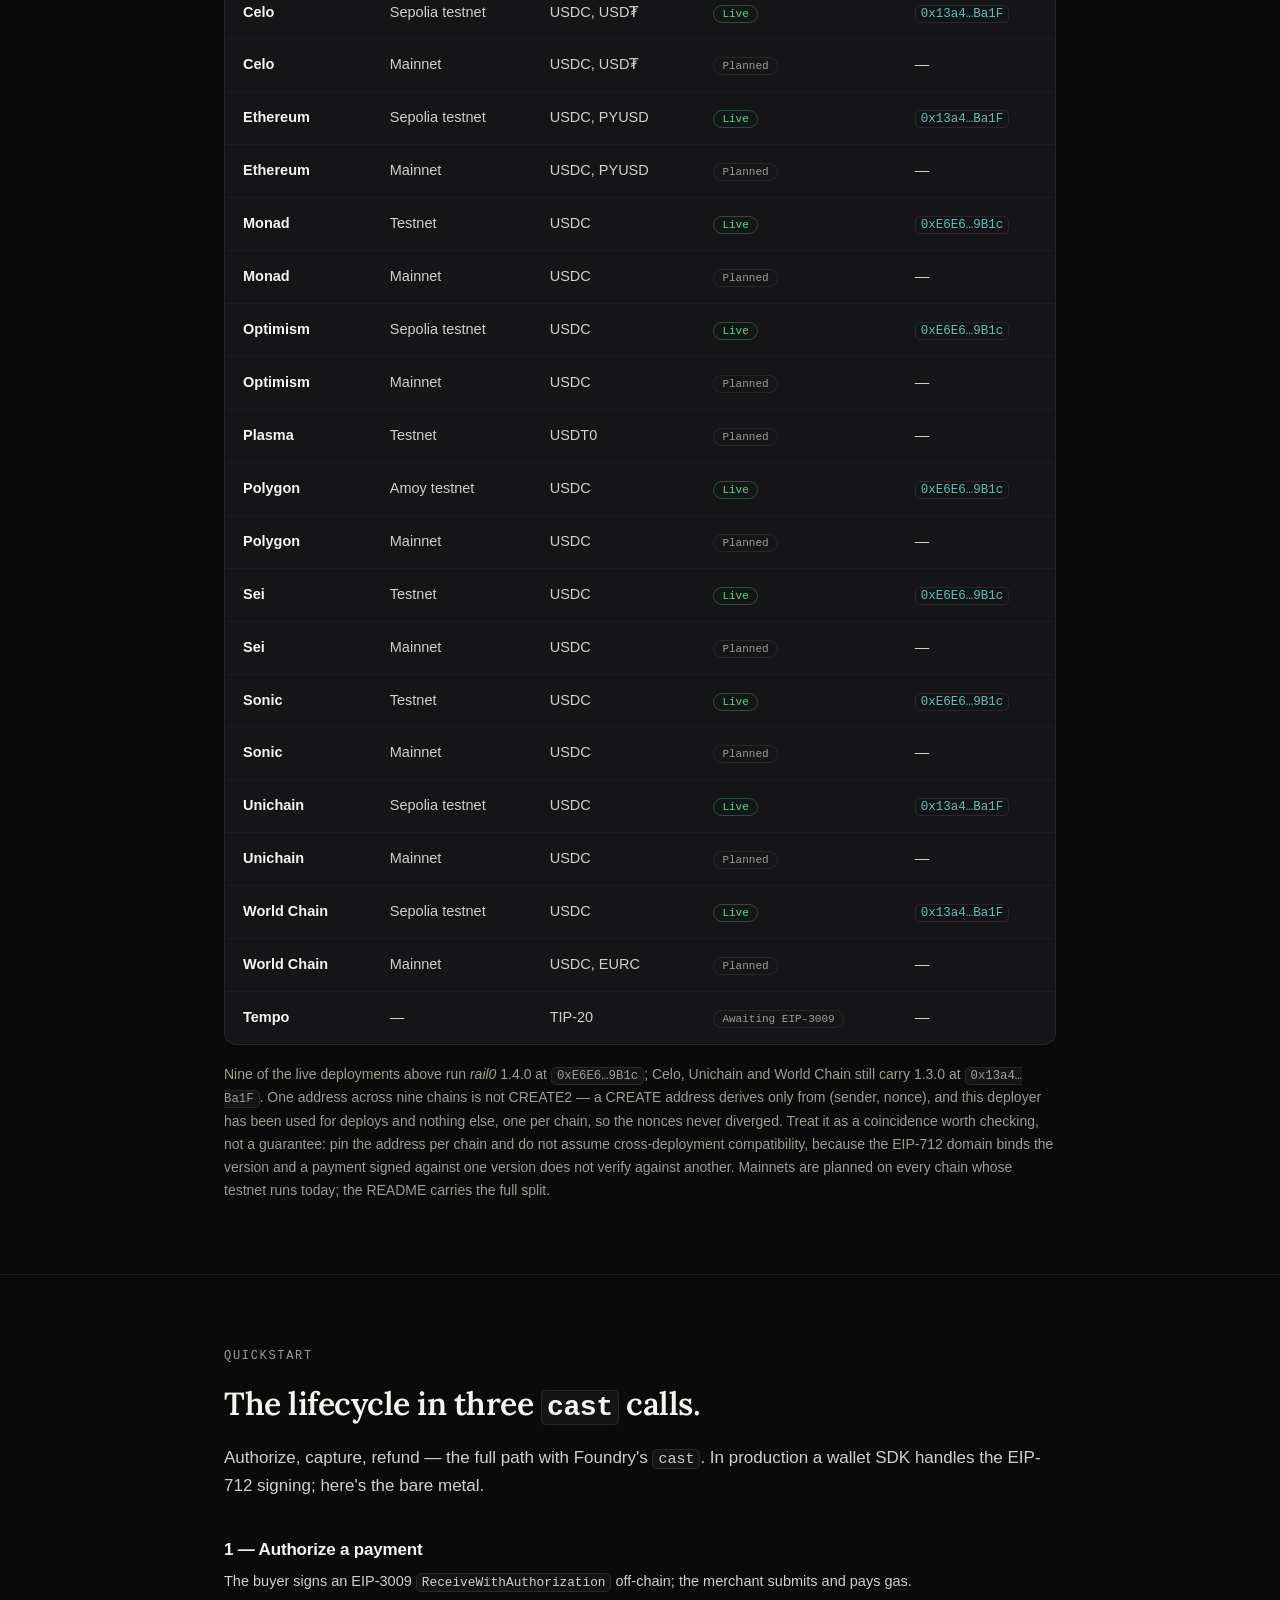
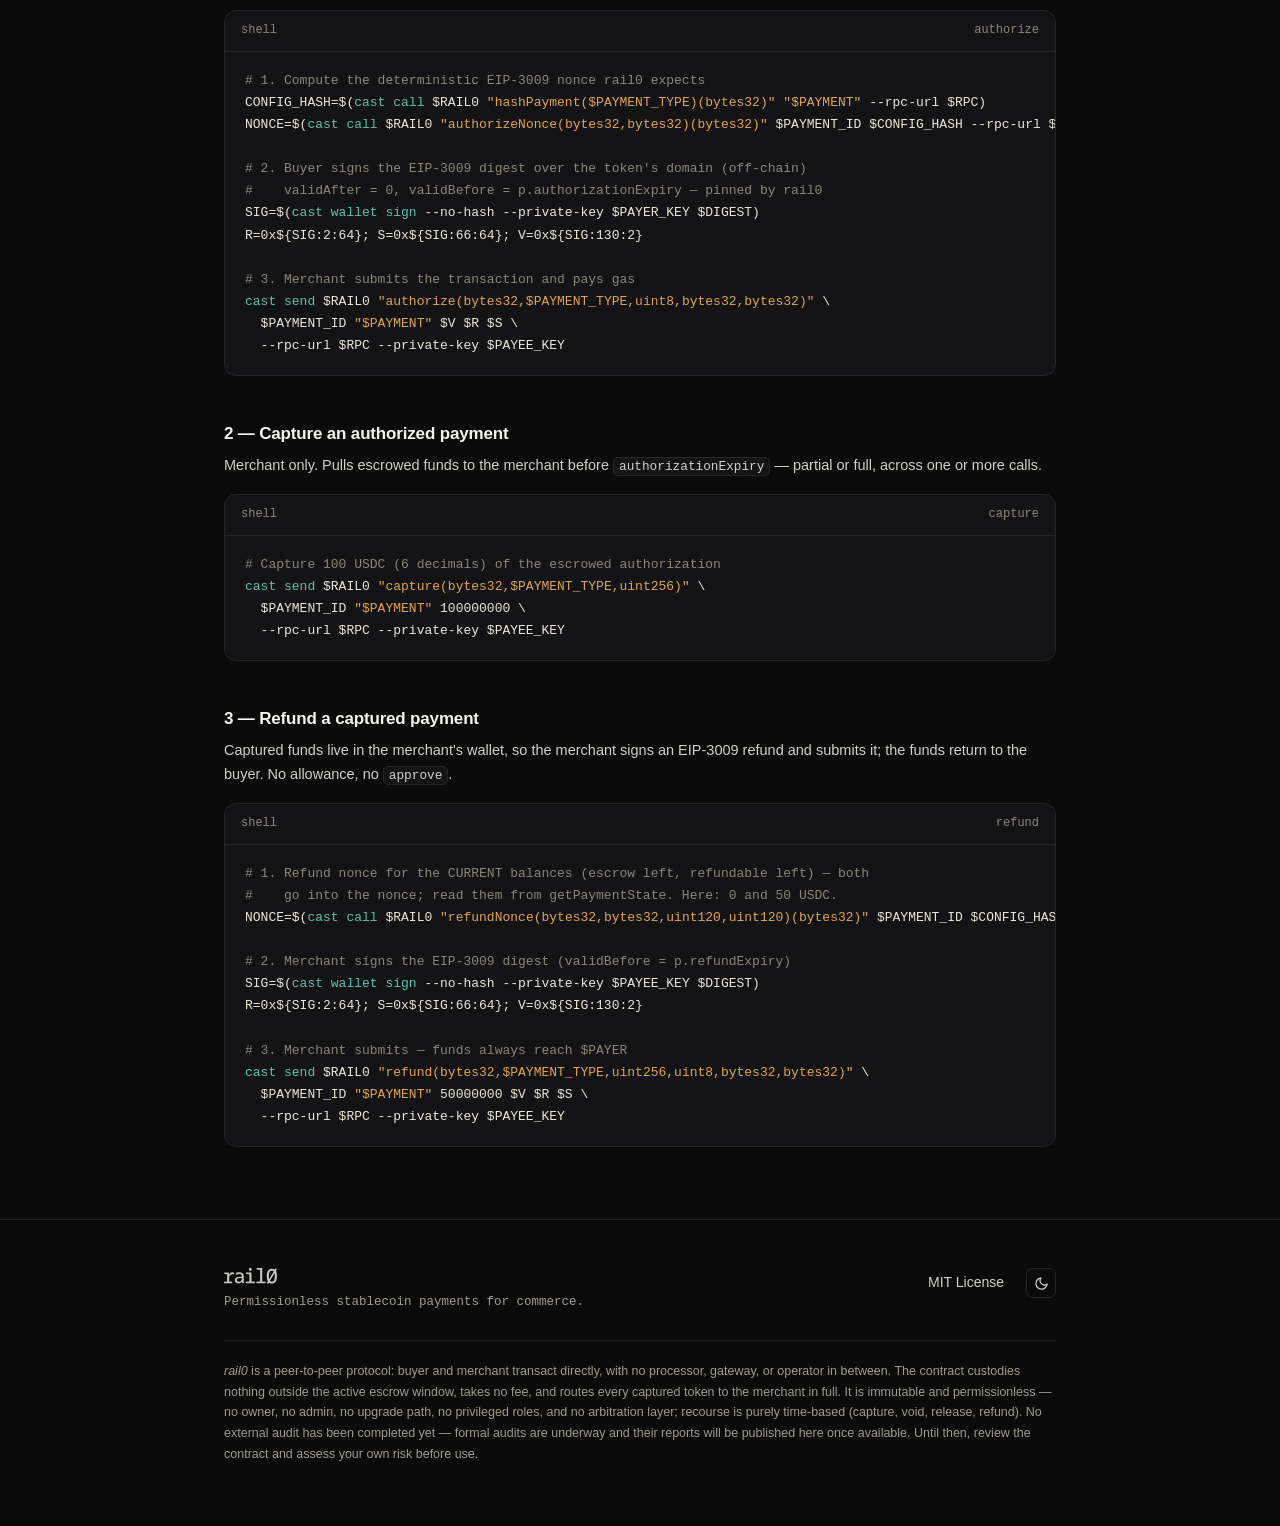
==== commit 91b17850: "docs: Ethereum mainnet is planned for USDC and PYUSD The row listed USDC and EURC, which left PYUSD " ====
--- a/docs/index.html
+++ b/docs/index.html
@@ -316,7 +316,7 @@
               <tr>
                 <td>Ethereum</td>
                 <td>Mainnet</td>
-                <td>USDC, EURC</td>
+                <td>USDC, PYUSD</td>
                 <td><span class="tag">Planned</span></td>
                 <td>—</td>
               </tr>
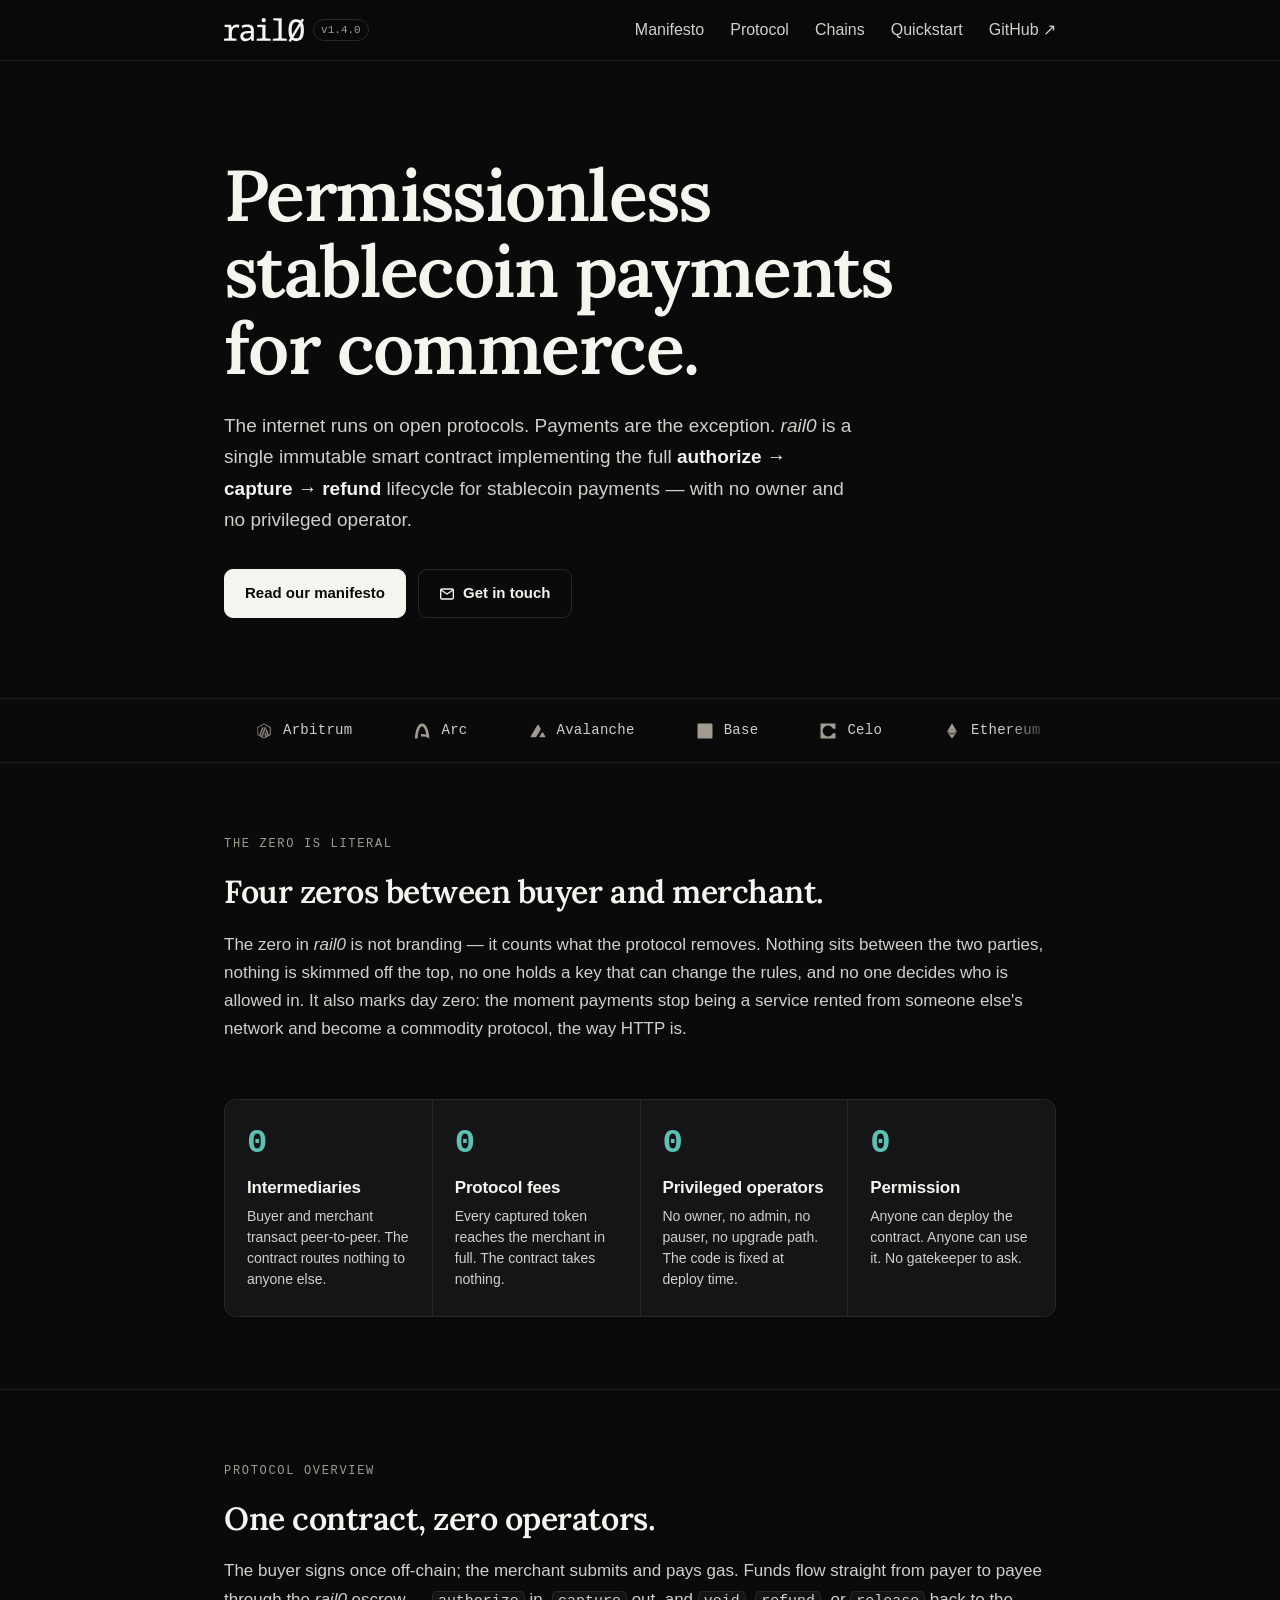
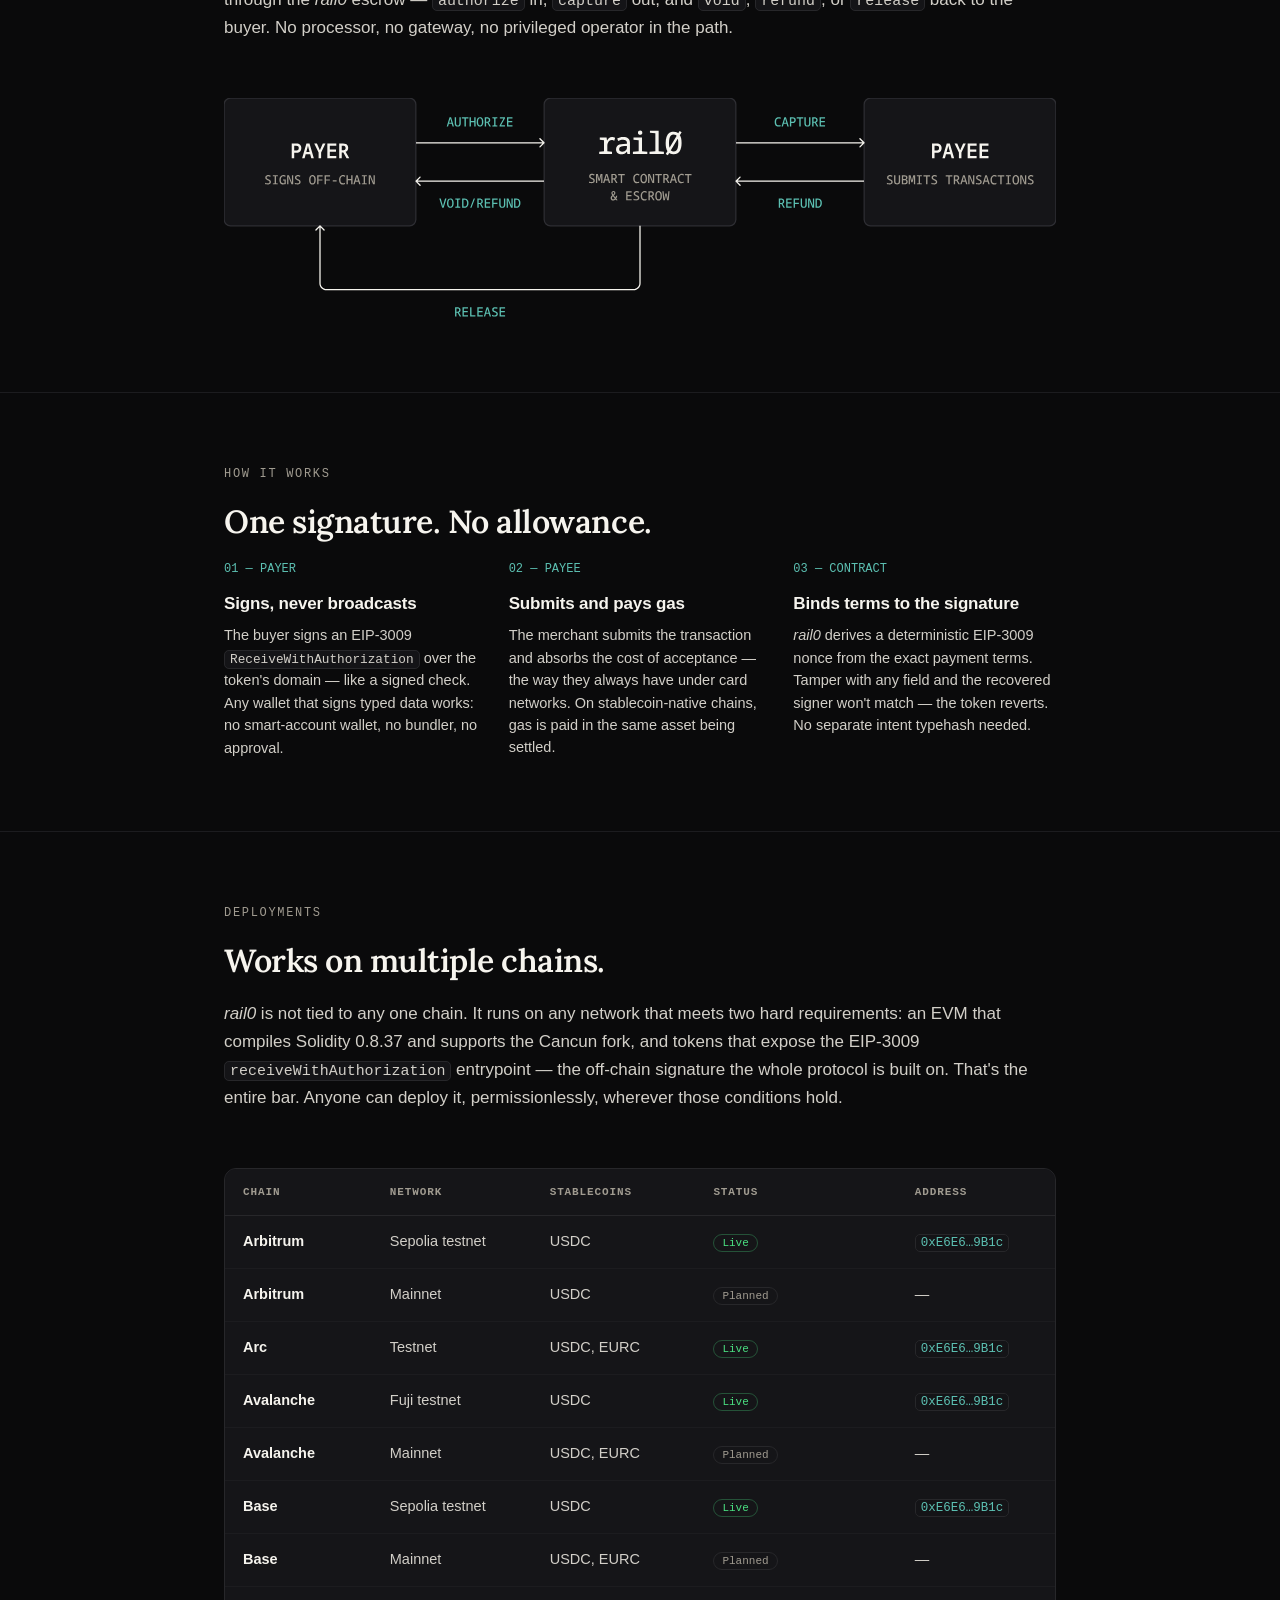
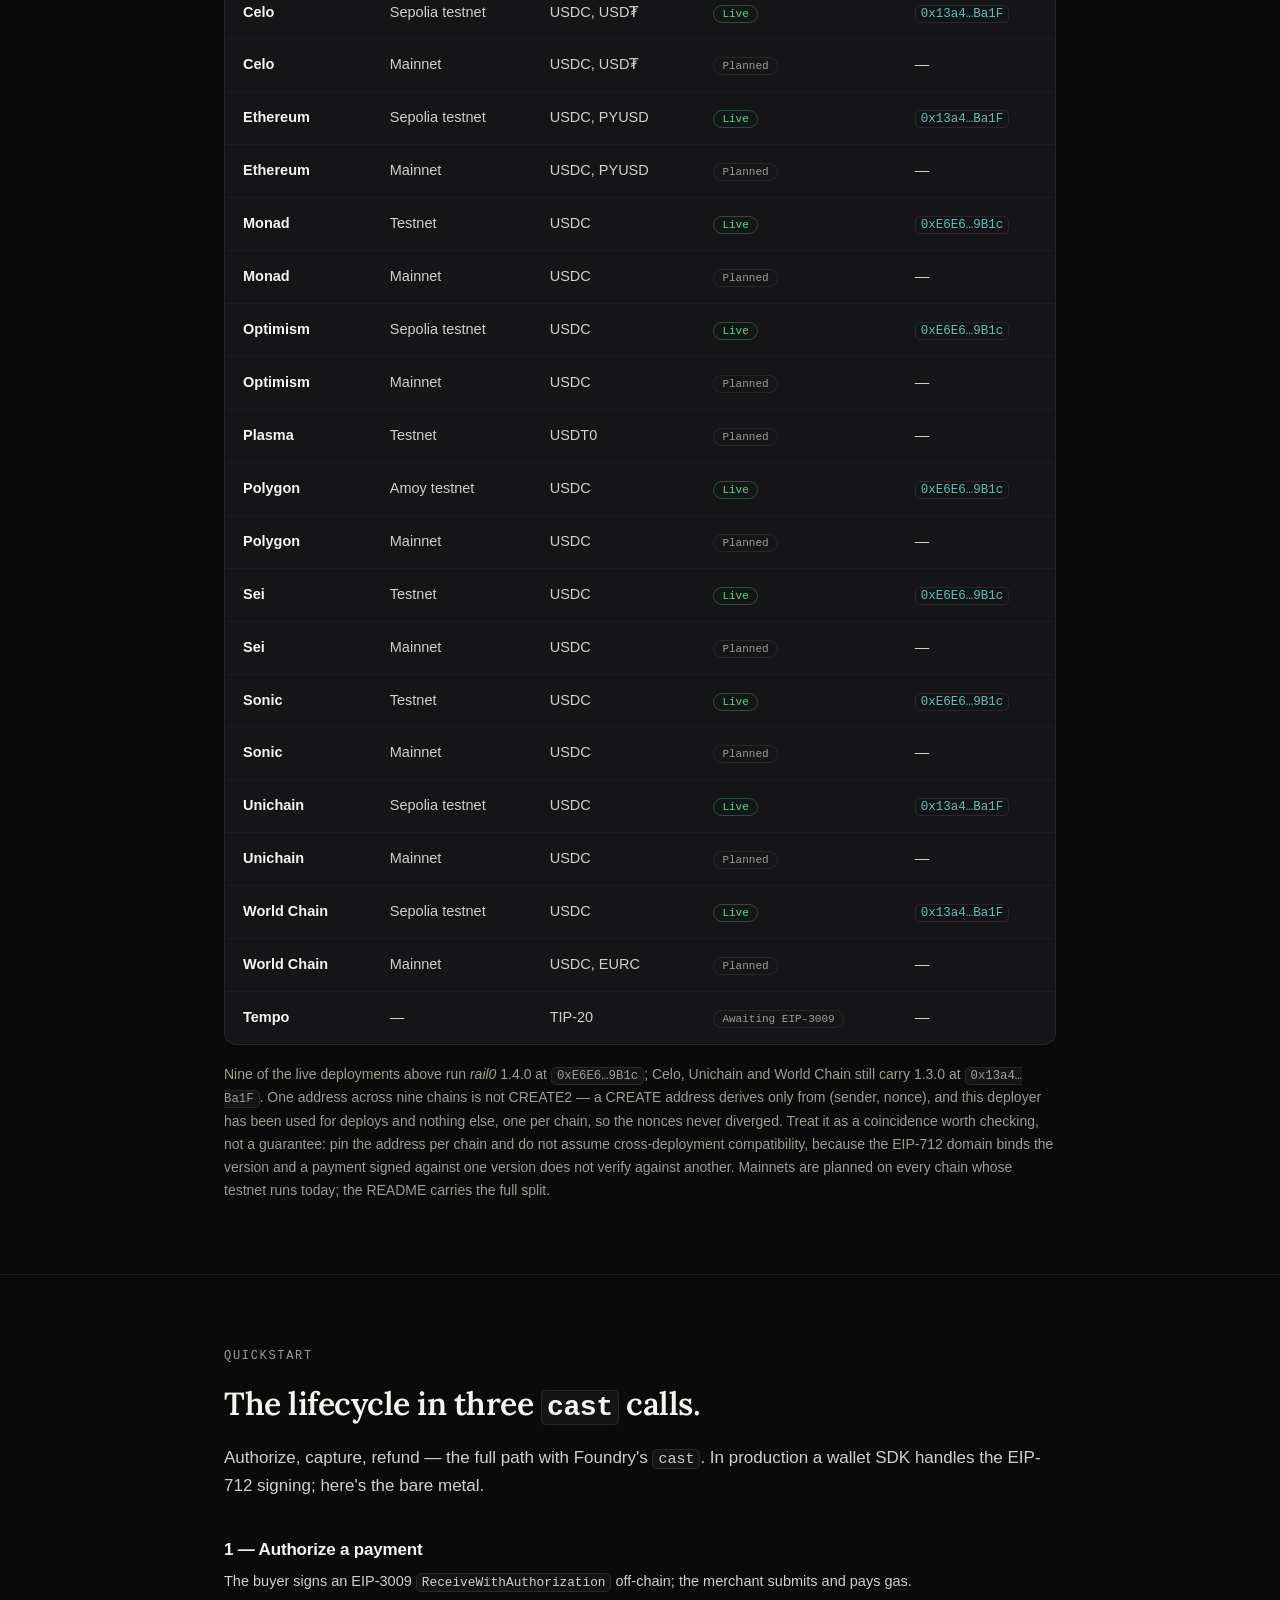
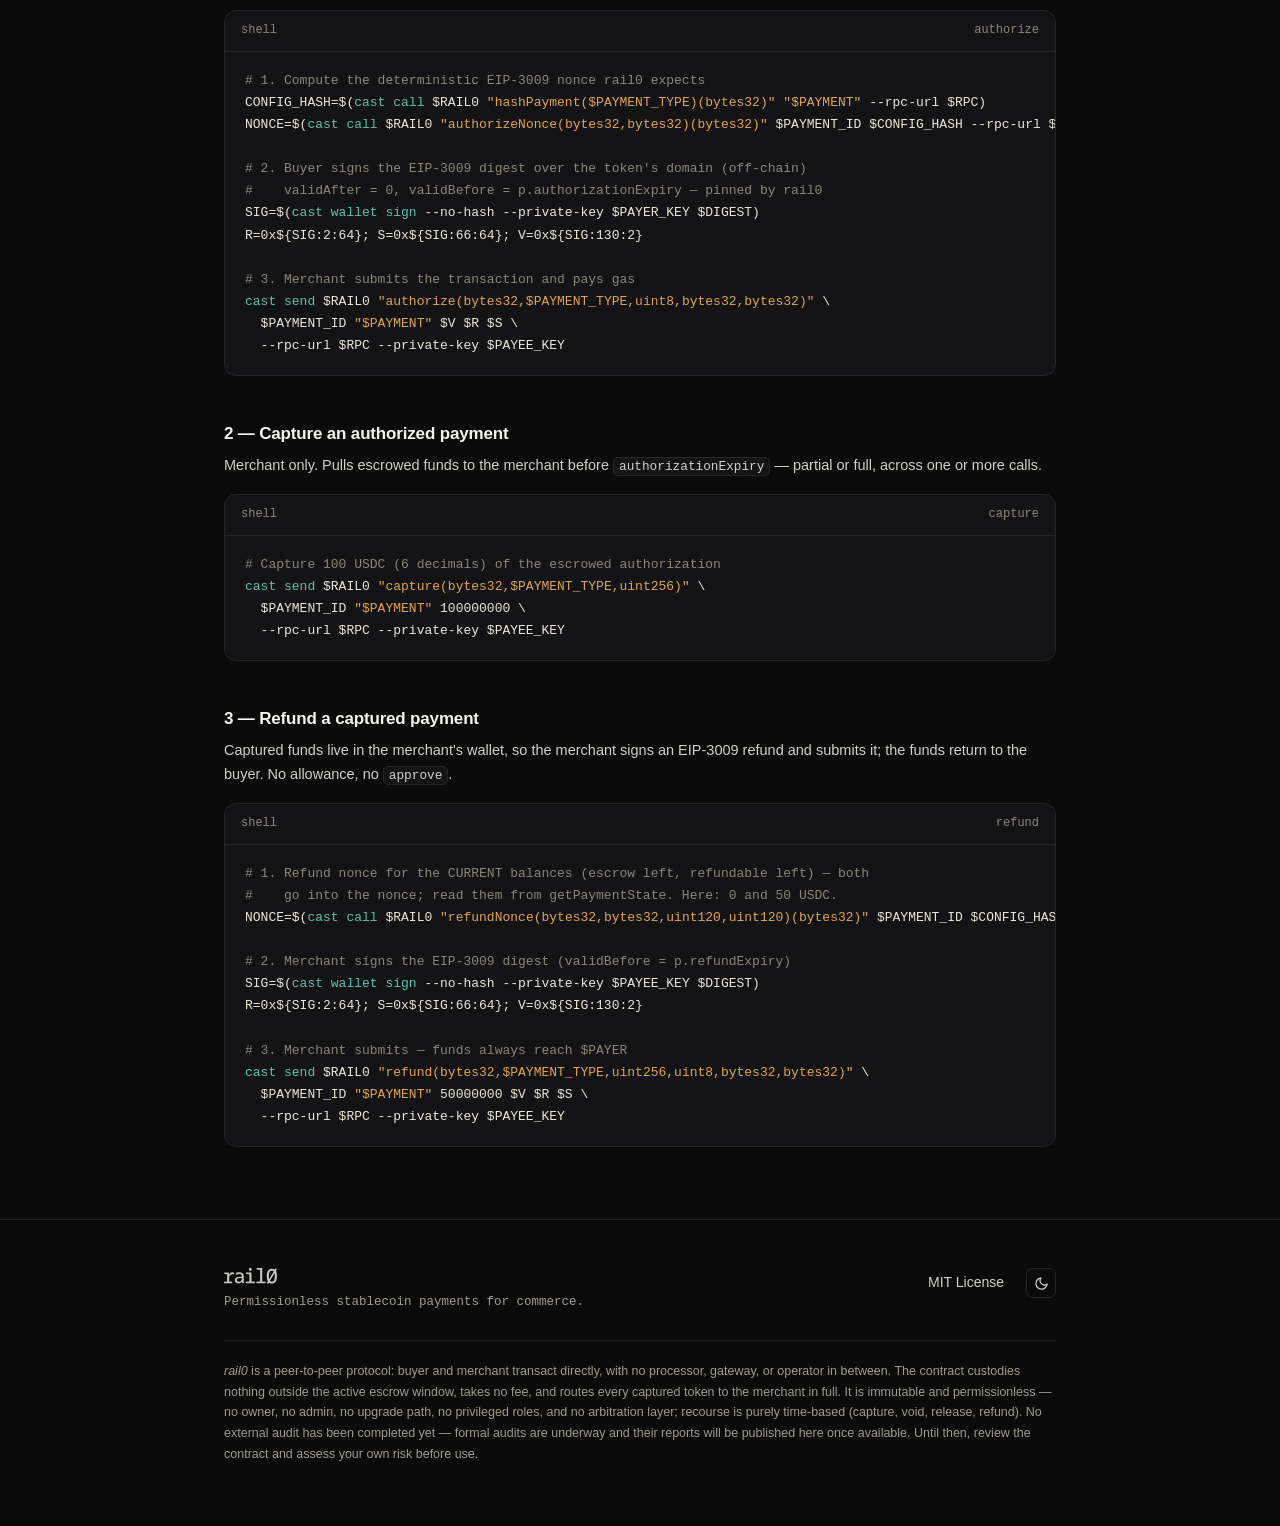
==== commit 94e89236: "chore(deps): solc 0.8.37 Moves the contract, script, test and interface pragmas, foundry.toml, CI no" ====
--- a/docs/index.html
+++ b/docs/index.html
@@ -232,7 +232,7 @@
         <h2>Works on multiple chains.</h2>
         <p>
           <i>rail0</i> is not tied to any one chain. It runs on any network that meets two hard
-          requirements: an EVM that compiles Solidity 0.8.31 and supports the Cancun fork, and
+          requirements: an EVM that compiles Solidity 0.8.37 and supports the Cancun fork, and
           tokens that expose the EIP-3009 <code>receiveWithAuthorization</code>
           entrypoint — the off-chain signature the whole protocol is built on. That's the
           entire bar. Anyone can deploy it, permissionlessly, wherever those conditions hold.
